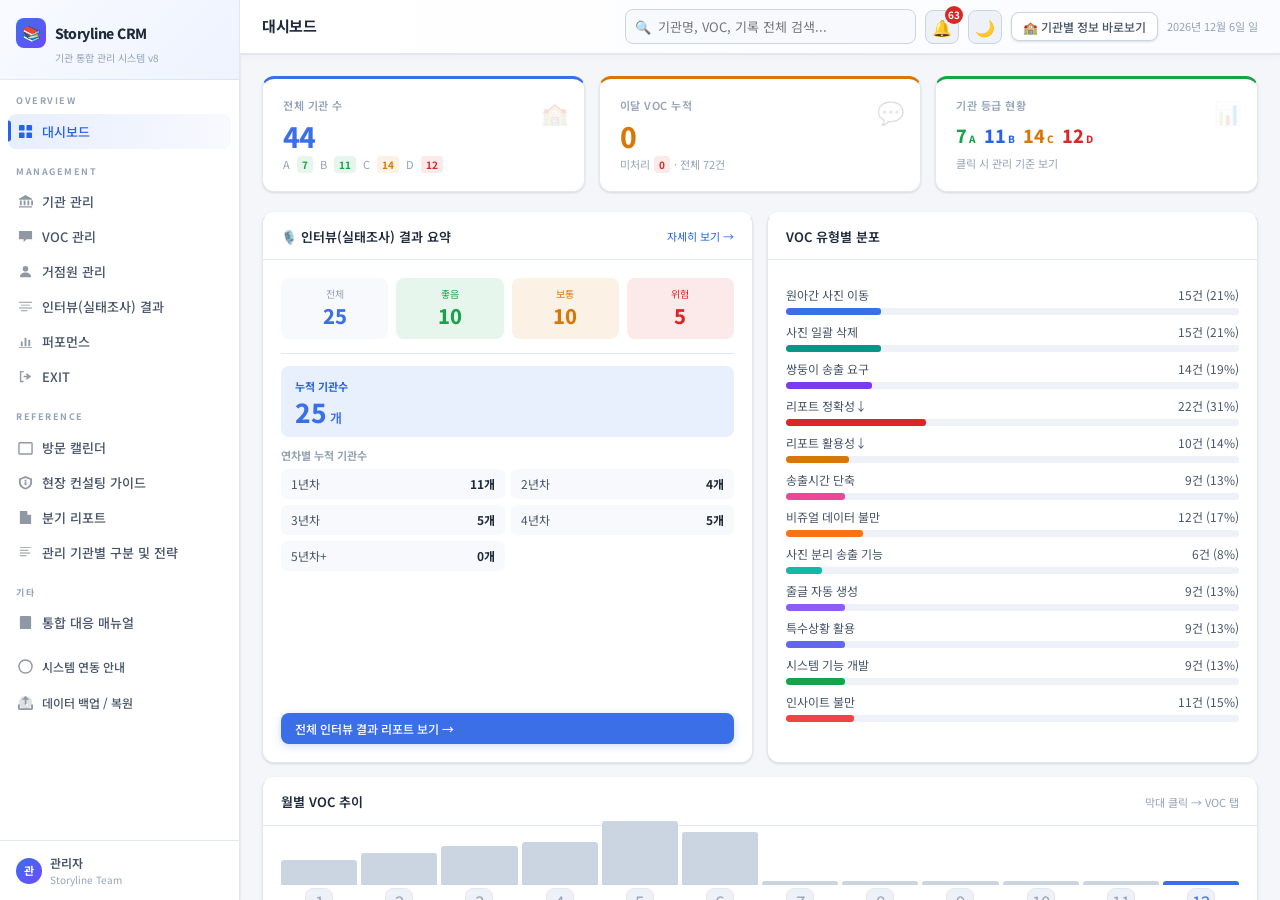
==== index.html.html @ ec010714 "Add files via upload" ====
<!DOCTYPE html>
<html lang="ko">
<head>
<meta charset="UTF-8">
<meta name="viewport" content="width=device-width, initial-scale=1.0">
<title>Storyline CRM v9 — 기관 통합 관리</title>
<link href="https://fonts.googleapis.com/css2?family=Noto+Sans+KR:wght@300;400;500;600;700;800&display=swap" rel="stylesheet">
<style>

/* ═══ DESIGN SYSTEM — Light Mode ═══ */
:root{
  --bg:#F4F6FA;--sf:#FFFFFF;--sf2:#F8F9FC;--sf3:#EEF1F7;
  --bd:#E2E8F0;--bd2:#CBD5E1;
  --tx:#1E293B;--tx2:#475569;--tx3:#94A3B8;
  --ac:#3B6FE8;--ac2:#6D4AFF;
  --g:#16A34A;--gb:rgba(22,163,74,.1);
  --am:#D97706;--amb:rgba(217,119,6,.1);
  --rd:#DC2626;--rdb:rgba(220,38,38,.1);
  --bl:#2563EB;--blb:rgba(37,99,235,.1);
  --pp:#7C3AED;--ppb:rgba(124,58,237,.1);
  --shadow:0 1px 3px rgba(0,0,0,.08),0 1px 2px rgba(0,0,0,.05);
  --shadow-md:0 4px 16px rgba(0,0,0,.1);
  --shadow-lg:0 8px 32px rgba(0,0,0,.13);
  --sw:240px;--th:54px;--r:8px;--rl:12px;--rxl:16px;
}
*,*::before,*::after{margin:0;padding:0;box-sizing:border-box}
html,body{height:100%;font-family:'Noto Sans KR',sans-serif;background:var(--bg);color:var(--tx);font-size:14px;line-height:1.5;-webkit-font-smoothing:antialiased}
button{cursor:pointer;font-family:inherit;border:none;background:none}
input,select,textarea{font-family:inherit;font-size:13px;color:var(--tx)}
::-webkit-scrollbar{width:5px;height:5px}
::-webkit-scrollbar-track{background:var(--sf3)}
::-webkit-scrollbar-thumb{background:var(--bd2);border-radius:4px}
::-webkit-scrollbar-thumb:hover{background:var(--tx3)}

/* LAYOUT */
#app{display:flex;height:100vh;overflow:hidden}
.main{flex:1;display:flex;flex-direction:column;overflow:hidden;min-width:0}
.content{flex:1;overflow-y:auto;padding:22px}

/* SIDEBAR */
.sidebar{width:var(--sw);background:var(--sf);border-right:1px solid var(--bd);display:flex;flex-direction:column;flex-shrink:0;overflow-y:auto;box-shadow:var(--shadow)}
.sb-brand{padding:18px 16px 14px;border-bottom:1px solid var(--bd)}
.sb-logo{font-size:14px;font-weight:800;letter-spacing:-.5px;display:flex;align-items:center;gap:9px;color:var(--tx)}
.sb-logo-ico{width:30px;height:30px;border-radius:8px;background:linear-gradient(135deg,var(--ac),var(--ac2));display:flex;align-items:center;justify-content:center;font-size:15px;flex-shrink:0}
.sb-sub{font-size:10px;color:var(--tx3);margin-top:2px;padding-left:39px}
.sb-sec{font-size:9px;font-weight:700;letter-spacing:1.5px;text-transform:uppercase;color:var(--tx3);padding:14px 16px 4px}
.sb-nav{padding:2px 8px}
.ni{display:flex;align-items:center;gap:9px;width:100%;padding:8px 10px;border-radius:var(--r);font-size:13px;color:var(--tx2);transition:all .15s;text-align:left;position:relative;font-weight:500}
.ni:hover{background:var(--sf3);color:var(--tx)}
.ni.active{background:var(--blb);color:var(--bl)}
.ni.active::before{content:'';position:absolute;left:0;top:50%;transform:translateY(-50%);width:3px;height:60%;background:var(--bl);border-radius:0 3px 3px 0}
.ni svg{width:15px;height:15px;flex-shrink:0;opacity:.6}
.ni.active svg{opacity:1}
.ni-badge{margin-left:auto;font-size:10px;padding:1px 6px;border-radius:9px;background:var(--rdb);color:var(--rd);font-weight:700}
.sb-footer{margin-top:auto;padding:13px 16px;border-top:1px solid var(--bd);font-size:11px;color:var(--tx3);display:flex;align-items:center;gap:8px}
.sb-av{width:26px;height:26px;border-radius:50%;background:linear-gradient(135deg,var(--ac),var(--ac2));display:flex;align-items:center;justify-content:center;font-size:11px;font-weight:700;color:#fff;flex-shrink:0}

/* TOPBAR */
.topbar{height:var(--th);background:var(--sf);border-bottom:1px solid var(--bd);display:flex;align-items:center;padding:0 22px;gap:9px;flex-shrink:0;box-shadow:var(--shadow)}
.tb-title{font-size:15px;font-weight:700;letter-spacing:-.3px;color:var(--tx)}
.sp{flex:1}

/* BUTTONS */
.btn{display:inline-flex;align-items:center;gap:6px;padding:7px 14px;border-radius:var(--r);font-size:13px;font-weight:500;transition:all .15s;cursor:pointer;white-space:nowrap}
.btn-p{background:var(--ac);color:#fff;box-shadow:0 2px 8px rgba(59,111,232,.25)}
.btn-p:hover{background:#2d5fd4;transform:translateY(-1px);box-shadow:0 4px 14px rgba(59,111,232,.35)}
.btn-g{background:var(--sf);color:var(--tx2);border:1px solid var(--bd2);box-shadow:var(--shadow)}
.btn-g:hover{background:var(--sf3);color:var(--tx)}
.btn-d{background:var(--rdb);color:var(--rd);border:1px solid rgba(220,38,38,.2)}
.btn-d:hover{background:rgba(220,38,38,.15)}
.btn-info{background:var(--blb);color:var(--bl);border:1px solid rgba(37,99,235,.2)}
.btn-sm{padding:5px 11px;font-size:12px}
.btn-xs{padding:3px 8px;font-size:11px;border-radius:5px}

/* PAGES */
.page{display:none}
.page.active{display:flex;flex-direction:column;flex:1;overflow:hidden;animation:fi .2s ease}
@keyframes fi{from{opacity:0;transform:translateY(4px)}to{opacity:1;transform:none}}

/* STAT CARDS */
.sg{display:grid;grid-template-columns:repeat(3,1fr);gap:14px;margin-bottom:20px}
.sc{background:var(--sf);border:1px solid var(--bd);border-radius:var(--rl);padding:18px 20px;position:relative;overflow:hidden;transition:all .2s;cursor:default;box-shadow:var(--shadow)}
.sc.clickable{cursor:pointer}
.sc.clickable:hover{transform:translateY(-2px);box-shadow:var(--shadow-md);border-color:var(--bd2)}
.sc-lb{font-size:11px;color:var(--tx3);font-weight:600;margin-bottom:8px;text-transform:uppercase;letter-spacing:.5px}
.sc-v{font-size:28px;font-weight:800;letter-spacing:-1.5px;line-height:1}
.sc-v.c-ac{color:var(--ac)}.sc-v.c-g{color:var(--g)}.sc-v.c-am{color:var(--am)}.sc-v.c-rd{color:var(--rd)}.sc-v.c-pp{color:var(--pp)}
.sc-s{font-size:11px;color:var(--tx3);margin-top:6px;display:flex;align-items:center;gap:4px}
.trend{font-size:10px;padding:1px 5px;border-radius:4px;font-weight:700}
.t-up{background:var(--gb);color:var(--g)}.t-dn{background:var(--rdb);color:var(--rd)}
.sc-icon{position:absolute;right:16px;top:16px;font-size:22px;opacity:.15}

/* PANELS */
.panel{background:var(--sf);border:1px solid var(--bd);border-radius:var(--rl);margin-bottom:14px;overflow:hidden;box-shadow:var(--shadow)}
.ph{padding:13px 18px;border-bottom:1px solid var(--bd);display:flex;align-items:center;gap:10px;background:var(--sf)}
.pt{font-size:13px;font-weight:600;color:var(--tx)}
.pb{padding:18px}
.pb-sm{padding:12px 16px}

/* TABLE */
.tw{overflow-x:auto}
table{width:100%;border-collapse:collapse;min-width:500px}
thead th{padding:9px 12px;text-align:left;font-size:10px;font-weight:700;color:var(--tx3);text-transform:uppercase;letter-spacing:.4px;border-bottom:1px solid var(--bd);background:var(--sf2);white-space:nowrap}
td{padding:10px 12px;border-bottom:1px solid var(--bd);font-size:13px;vertical-align:middle;color:var(--tx)}
tr:last-child td{border-bottom:none}
tbody tr{transition:background .1s}
tbody tr:hover td{background:var(--sf2)}
.tl{color:var(--bl);cursor:pointer;font-weight:500}
.tl:hover{text-decoration:underline}

/* FILTER BAR */
.fb{padding:10px 14px;display:flex;gap:7px;align-items:center;flex-wrap:wrap;border-bottom:1px solid var(--bd);background:var(--sf2)}
.fi,.fs{padding:7px 10px;border:1px solid var(--bd2);border-radius:var(--r);font-size:12px;background:var(--sf);color:var(--tx);transition:border .15s}
.fi{flex:1;min-width:140px}.fi::placeholder{color:var(--tx3)}
.fi:focus,.fs:focus{outline:none;border-color:var(--ac);box-shadow:0 0 0 3px rgba(59,111,232,.1)}
.fs option{background:var(--sf)}

/* BADGES */
.badge{display:inline-flex;align-items:center;padding:2px 8px;border-radius:5px;font-size:11px;font-weight:600;white-space:nowrap}
.bg{background:var(--gb);color:var(--g)}.ba{background:var(--amb);color:var(--am)}.br{background:var(--rdb);color:var(--rd)}.bb{background:var(--blb);color:var(--bl)}.bp{background:var(--ppb);color:var(--pp)}.bn{background:var(--sf3);color:var(--tx2)}

/* GRADE PILLS */
.gp{display:inline-flex;align-items:center;justify-content:center;width:26px;height:26px;border-radius:7px;font-size:11px;font-weight:800;cursor:pointer;transition:transform .1s;border:1.5px solid}
.gp:hover{transform:scale(1.1)}
.gA{background:var(--gb);color:var(--g);border-color:rgba(22,163,74,.3)}.gB{background:var(--blb);color:var(--bl);border-color:rgba(37,99,235,.3)}.gC{background:var(--amb);color:var(--am);border-color:rgba(217,119,6,.3)}.gD{background:var(--rdb);color:var(--rd);border-color:rgba(220,38,38,.3)}.gN{background:var(--sf3);color:var(--tx3);border-color:var(--bd2)}

/* BAR CHART */
.bcr{margin:8px 0}
.bcr-l{display:flex;justify-content:space-between;font-size:12px;color:var(--tx2);margin-bottom:4px}
.bcr-t{background:var(--sf3);border-radius:3px;height:7px;overflow:hidden}
.bcr-f{height:100%;border-radius:3px;transition:width .6s cubic-bezier(.16,1,.3,1)}

/* MONTH BAR */
.mc{display:flex;align-items:flex-end;gap:4px;height:72px}
.mcc{flex:1;display:flex;flex-direction:column;align-items:center;gap:3px}
.mcb{width:100%;border-radius:3px 3px 0 0;min-width:8px;transition:height .5s ease;cursor:pointer}
.mcb:hover{opacity:.75}
.mcl{font-size:9px;color:var(--tx3);white-space:nowrap}

/* TIMELINE */
.tl-item{display:flex;gap:12px;margin-bottom:18px}
.tl-g{display:flex;flex-direction:column;align-items:center;width:14px;flex-shrink:0}
.tl-dot{width:10px;height:10px;border-radius:50%;background:var(--ac);border:2px solid var(--sf);box-shadow:0 0 0 2px var(--ac);flex-shrink:0;margin-top:4px}
.tl-dot-c{background:var(--pp)}
.tl-line{width:1px;flex:1;background:var(--bd);margin-top:4px}
.tl-b{flex:1;padding-bottom:4px}
.tl-m{font-size:11px;color:var(--tx3);margin-bottom:3px;display:flex;align-items:center;gap:6px}
.tl-tx{font-size:13px;color:var(--tx2);line-height:1.6}

/* INFO GRID */
.ig{display:grid;grid-template-columns:1fr 1fr;gap:9px;margin-bottom:12px}
.ic{background:var(--sf2);border:1px solid var(--bd);border-radius:var(--r);padding:11px}
.ic.full{grid-column:span 2}
.ik{font-size:10px;color:var(--tx3);font-weight:600;text-transform:uppercase;letter-spacing:.4px;margin-bottom:4px}
.iv{font-size:13px;color:var(--tx);font-weight:500}

/* GRADE BANNERS */
.rb{padding:11px 14px;border-radius:var(--r);margin-bottom:14px;font-size:13px;display:flex;align-items:center;gap:8px;border-left:3px solid;font-weight:500}
.rb-A{background:var(--gb);color:var(--g);border-color:var(--g)}
.rb-B{background:var(--blb);color:var(--bl);border-color:var(--bl)}
.rb-C{background:var(--amb);color:var(--am);border-color:var(--am)}
.rb-D{background:var(--rdb);color:var(--rd);border-color:var(--rd)}

/* STRATEGY TABLE */
.st-tbl{width:100%;border-collapse:collapse;font-size:12px}
.st-tbl th{padding:9px 11px;background:var(--sf2);color:var(--tx2);font-weight:700;border:1px solid var(--bd2);text-align:center;font-size:11px}
.st-tbl td{padding:9px 11px;border:1px solid var(--bd);color:var(--tx2);vertical-align:top;line-height:1.6;font-size:12px}
.st-tbl tbody tr:hover td{background:var(--sf2)}
.stA{color:var(--g);font-weight:800}.stB{color:var(--bl);font-weight:800}.stC{color:var(--am);font-weight:800}.stD{color:var(--rd);font-weight:800}

/* SIDE PANEL MODAL */
.ov{position:fixed;inset:0;background:rgba(0,0,0,.3);backdrop-filter:blur(3px);z-index:200;display:flex;align-items:flex-start;justify-content:flex-end;opacity:0;pointer-events:none;transition:opacity .2s}
.ov.open{opacity:1;pointer-events:all}
.modal{width:min(780px,96vw);height:100vh;background:var(--sf);border-left:1px solid var(--bd2);display:flex;flex-direction:column;transform:translateX(30px);transition:transform .25s cubic-bezier(.16,1,.3,1);box-shadow:var(--shadow-lg)}
.ov.open .modal{transform:translateX(0)}
.mhdr{padding:16px 20px;border-bottom:1px solid var(--bd);display:flex;align-items:flex-start;gap:10px;flex-shrink:0;background:var(--sf2)}
.minfo{flex:1}
.mname{font-size:16px;font-weight:700;letter-spacing:-.4px}
.msub{font-size:12px;color:var(--tx3);margin-top:2px}
.mcl{width:28px;height:28px;border-radius:var(--r);background:var(--sf3);border:1px solid var(--bd);color:var(--tx2);font-size:17px;display:flex;align-items:center;justify-content:center;flex-shrink:0;cursor:pointer}
.mcl:hover{background:var(--bd2);color:var(--tx)}
.mtabs{display:flex;background:var(--sf2);border-bottom:1px solid var(--bd);flex-shrink:0;overflow-x:auto}
.mt{padding:10px 14px;font-size:12px;font-weight:500;color:var(--tx3);border-bottom:2px solid transparent;white-space:nowrap;transition:all .15s;cursor:pointer;background:none}
.mt:hover{color:var(--tx)}
.mt.active{color:var(--bl);border-bottom-color:var(--bl)}
.mbody{flex:1;overflow-y:auto;padding:18px 20px}
.tp{display:none}
.tp.active{display:block;animation:fi .2s ease}

/* CENTER MODALS */
.sov{position:fixed;inset:0;background:rgba(0,0,0,.3);backdrop-filter:blur(4px);z-index:300;display:flex;align-items:center;justify-content:center;opacity:0;pointer-events:none;transition:opacity .2s}
.sov.open{opacity:1;pointer-events:all}
.sm{background:var(--sf);border:1px solid var(--bd2);border-radius:var(--rxl);width:min(620px,96vw);max-height:90vh;overflow-y:auto;box-shadow:var(--shadow-lg);transform:scale(.97) translateY(10px);transition:transform .25s cubic-bezier(.16,1,.3,1)}
.sov.open .sm{transform:scale(1) translateY(0)}
.smh{padding:16px 20px;border-bottom:1px solid var(--bd);display:flex;align-items:center;justify-content:space-between;position:sticky;top:0;background:var(--sf);z-index:1}
.smt{font-size:15px;font-weight:700}
.smb{padding:18px 20px}
.smf{padding:12px 20px;border-top:1px solid var(--bd);display:flex;gap:8px;justify-content:flex-end;background:var(--sf2)}
.sm-wide{width:min(900px,96vw)}

/* FORMS */
.fg2{display:grid;grid-template-columns:1fr 1fr;gap:10px;margin-bottom:10px}
.fg{display:flex;flex-direction:column;gap:4px;margin-bottom:10px}
.fg.full{grid-column:span 2}
.fl{font-size:10px;font-weight:700;color:var(--tx3);text-transform:uppercase;letter-spacing:.4px}
.fin{padding:8px 11px;border:1px solid var(--bd2);border-radius:var(--r);background:var(--sf);color:var(--tx);font-size:13px;transition:border .15s;width:100%}
.fin::placeholder{color:var(--tx3)}
.fin:focus{outline:none;border-color:var(--ac);box-shadow:0 0 0 3px rgba(59,111,232,.1)}
.fse{padding:8px 11px;border:1px solid var(--bd2);border-radius:var(--r);background:var(--sf);color:var(--tx);font-size:13px;width:100%}
.fta{padding:8px 11px;border:1px solid var(--bd2);border-radius:var(--r);background:var(--sf);color:var(--tx);font-size:13px;resize:vertical;min-height:85px;line-height:1.6;width:100%;transition:border .15s}
.fta:focus{outline:none;border-color:var(--ac);box-shadow:0 0 0 3px rgba(59,111,232,.1)}
.fsec{font-size:9px;font-weight:700;letter-spacing:1px;text-transform:uppercase;color:var(--tx3);border-bottom:1px solid var(--bd);padding-bottom:7px;margin:16px 0 10px}

/* SCORE BUTTONS */
.score-row{padding:12px 0;border-bottom:1px solid var(--bd)}
.score-row:last-child{border-bottom:none}
.score-row-title{font-size:13px;font-weight:600;color:var(--tx);margin-bottom:3px}
.score-row-desc{font-size:11px;color:var(--tx3);margin-bottom:9px}
.score-btns{display:flex;gap:6px;align-items:center}
.sbtn{width:36px;height:36px;border-radius:8px;font-size:13px;font-weight:700;cursor:pointer;transition:all .15s;border:1.5px solid var(--bd2);background:var(--sf);color:var(--tx3);display:inline-flex;align-items:center;justify-content:center}
.sbtn:hover{border-color:var(--ac);color:var(--ac)}
.sbtn.s1.active{background:#DC2626;border-color:#DC2626;color:#fff}
.sbtn.s2.active{background:#D97706;border-color:#D97706;color:#fff}
.sbtn.s3.active{background:#2563EB;border-color:#2563EB;color:#fff}
.sbtn.s4.active,.sbtn.s5.active{background:#16A34A;border-color:#16A34A;color:#fff}
.score-display{background:var(--sf2);border:1px solid var(--bd);border-radius:var(--rl);padding:16px;margin-top:14px;display:flex;align-items:center;justify-content:space-between}
.score-num{font-size:36px;font-weight:900;line-height:1}
.score-grade{font-size:13px;font-weight:700;margin-top:4px}

/* PHONE DROPDOWN */
.dir-wrap{position:relative;display:inline-block}
.dir-btn{color:var(--bl);cursor:pointer;font-weight:500;background:none;border:none;font-family:inherit;font-size:13px;padding:0}
.dir-btn:hover{text-decoration:underline}
.dir-drop{position:absolute;top:calc(100%+4px);left:0;background:var(--sf);border:1px solid var(--bd2);border-radius:var(--rl);padding:12px 14px;z-index:80;min-width:200px;box-shadow:var(--shadow-md);display:none}
.dir-drop.show{display:block}
.dir-drop-name{font-size:12px;font-weight:700;color:var(--tx);margin-bottom:5px}
.dir-drop-tel{font-size:13px;color:var(--bl);margin-bottom:9px}
.dir-drop-copy{font-size:11px;padding:4px 10px;border-radius:5px;background:var(--blb);color:var(--bl);border:1px solid rgba(37,99,235,.2);cursor:pointer}
.dir-drop-copy:hover{background:rgba(37,99,235,.15)}

/* HUB PREVIEW */
.hub-preview{background:var(--sf2);border:1px solid var(--bd2);border-radius:var(--rl);padding:16px;margin-bottom:14px;display:none}
.hub-preview.show{display:block;animation:fi .2s ease}
.hpv-grid{display:grid;grid-template-columns:1fr 1fr;gap:8px;margin-bottom:12px}
.hpv-cell{background:var(--sf);border:1px solid var(--bd);border-radius:var(--r);padding:9px 11px}
.hpv-cell-k{font-size:9px;font-weight:700;color:var(--tx3);text-transform:uppercase;letter-spacing:.4px;margin-bottom:3px}
.hpv-cell-v{font-size:12px;color:var(--tx);font-weight:500}
.hpv-sec-title{font-size:10px;font-weight:700;color:var(--tx3);text-transform:uppercase;letter-spacing:.5px;margin-bottom:7px;padding-bottom:5px;border-bottom:1px solid var(--bd)}
.hpv-item{font-size:12px;color:var(--tx2);padding:5px 0;border-bottom:1px solid var(--bd);display:flex;gap:6px;align-items:flex-start;line-height:1.4}
.hpv-item:last-child{border-bottom:none}
.hpv-item-date{font-size:10px;color:var(--tx3);white-space:nowrap;flex-shrink:0;margin-top:1px}

/* PAGER */
.pgr{padding:11px 14px;display:flex;align-items:center;justify-content:space-between;border-top:1px solid var(--bd);background:var(--sf2)}
.pgr-i{font-size:11px;color:var(--tx3)}
.pgr-b{display:flex;gap:3px}
.pgb{padding:4px 9px;border:1px solid var(--bd2);border-radius:5px;font-size:11px;background:var(--sf);color:var(--tx2);cursor:pointer;transition:all .15s}
.pgb:hover{background:var(--sf3);color:var(--tx)}
.pgb.active{background:var(--ac);color:#fff;border-color:var(--ac)}

/* CONFIRM */
.cov{position:fixed;inset:0;background:rgba(0,0,0,.3);backdrop-filter:blur(4px);z-index:500;display:flex;align-items:center;justify-content:center;opacity:0;pointer-events:none;transition:opacity .15s}
.cov.open{opacity:1;pointer-events:all}
.cbox{background:var(--sf);border:1px solid var(--bd2);border-radius:var(--rxl);padding:26px;width:min(370px,92vw);box-shadow:var(--shadow-lg)}
.ct{font-size:15px;font-weight:700;margin-bottom:8px}
.cm{font-size:13px;color:var(--tx2);margin-bottom:20px;line-height:1.6;white-space:pre-wrap}

/* TOAST */
#toasts{position:fixed;bottom:20px;right:20px;z-index:1000;display:flex;flex-direction:column;gap:7px}
.toast{padding:11px 16px;border-radius:var(--rl);font-size:13px;font-weight:500;max-width:320px;transform:translateY(12px) scale(.96);opacity:0;transition:all .3s cubic-bezier(.16,1,.3,1);display:flex;align-items:center;gap:7px;box-shadow:var(--shadow-md)}
.toast.show{transform:none;opacity:1}
.toast-success{background:#ECFDF5;border:1px solid #A7F3D0;color:#065F46}
.toast-error{background:#FEF2F2;border:1px solid #FECACA;color:#991B1B}
.toast-info{background:#EFF6FF;border:1px solid #BFDBFE;color:#1E40AF}

/* EMPTY */
.empty{text-align:center;padding:32px 16px;color:var(--tx3);font-size:13px}

/* MANUAL PAGE TABS */
.manual-tabs{display:flex;gap:0;border-bottom:2px solid var(--bd);margin-bottom:20px}
.man-tab{padding:10px 18px;font-size:13px;font-weight:600;color:var(--tx3);border-bottom:2px solid transparent;margin-bottom:-2px;cursor:pointer;transition:all .15s;background:none}
.man-tab:hover{color:var(--tx)}
.man-tab.active{color:var(--bl);border-bottom-color:var(--bl)}
.man-pane{display:none}
.man-pane.active{display:block;animation:fi .2s ease}

/* COMM CARD */
.comm-card{background:var(--sf);border:1.5px solid var(--bd2);border-radius:var(--rl);padding:20px 22px;margin-bottom:13px;box-shadow:var(--shadow)}
.comm-card-num{width:32px;height:32px;border-radius:50%;background:linear-gradient(135deg,var(--ac),var(--ac2));color:#fff;font-size:15px;font-weight:800;display:flex;align-items:center;justify-content:center;flex-shrink:0;margin-bottom:12px}
.comm-card-title{font-size:15px;font-weight:700;color:var(--tx);margin-bottom:7px}
.comm-card-body{font-size:13px;color:var(--tx2);line-height:1.8}

/* FLOW STEPS */
.flow-steps{display:flex;gap:0;align-items:stretch;flex-wrap:wrap;margin:14px 0}
.flow-step{flex:1;min-width:140px;background:var(--sf2);border:1px solid var(--bd);padding:14px 16px;position:relative;text-align:center}
.flow-step:not(:last-child)::after{content:'→';position:absolute;right:-14px;top:50%;transform:translateY(-50%);font-size:18px;color:var(--tx3);z-index:1}
.flow-step:first-child{border-radius:var(--rl) 0 0 var(--rl)}
.flow-step:last-child{border-radius:0 var(--rl) var(--rl) 0}
.flow-step-num{font-size:11px;font-weight:700;color:var(--tx3);margin-bottom:4px}
.flow-step-title{font-size:13px;font-weight:700;color:var(--tx);margin-bottom:3px}
.flow-step-desc{font-size:11px;color:var(--tx3);line-height:1.5}

/* EDU CARD */
.edu-card{background:var(--sf2);border:1px solid var(--bd);border-radius:var(--rl);padding:13px 15px;margin-bottom:9px}

/* OUTPUT HISTORY */
.out-hist-item{background:var(--sf2);border:1px solid var(--bd);border-radius:var(--r);padding:12px 14px;margin-bottom:8px}
.out-hist-date{font-size:11px;color:var(--tx3);margin-bottom:5px}

/* GRADE HISTORY POPUP */
.ghp{position:fixed;z-index:400;background:var(--sf);border:1px solid var(--bd2);border-radius:var(--rl);padding:16px;min-width:280px;box-shadow:var(--shadow-lg)}

@media(max-width:900px){
  .sg{grid-template-columns:1fr 1fr}
  .ig,.hpv-grid{grid-template-columns:1fr}
  .ic.full,.fg.full{grid-column:span 1}
  .fg2{grid-template-columns:1fr}
}
@media(max-width:540px){.sidebar{display:none}.sg{grid-template-columns:1fr}}

/* V9 SCROLL ENHANCEMENT */
.content{flex:1;overflow-y:auto;padding:22px;-webkit-overflow-scrolling:touch;scroll-behavior:smooth;min-height:0}
.mbody{flex:1;overflow-y:auto;padding:18px 20px;-webkit-overflow-scrolling:touch;min-height:0}


/* ── SPLASH ── */
#splash{position:fixed;inset:0;background:#fff;display:flex;flex-direction:column;align-items:center;justify-content:center;z-index:9999;transition:opacity .5s}
#splash.hide{opacity:0;pointer-events:none}
.splash-logo{width:56px;height:56px;border-radius:14px;background:linear-gradient(135deg,#3B6FE8,#6D4AFF);display:flex;align-items:center;justify-content:center;font-size:28px;margin-bottom:18px;animation:splash-pulse 1s ease infinite}
@keyframes splash-pulse{0%,100%{transform:scale(1)}50%{transform:scale(1.08)}}
.splash-title{font-size:22px;font-weight:800;color:#1E293B;letter-spacing:-.5px;margin-bottom:6px}
.splash-sub{font-size:13px;color:#94A3B8}
.splash-bar{width:180px;height:3px;background:#EEF1F7;border-radius:3px;margin-top:22px;overflow:hidden}
.splash-progress{height:100%;background:linear-gradient(90deg,#3B6FE8,#6D4AFF);border-radius:3px;animation:splash-load .8s ease forwards}
@keyframes splash-load{from{width:0}to{width:100%}}

/* ── DARK MODE ── */
body.dark{--bg:#0F1117;--sf:#171B26;--sf2:#1E2333;--sf3:#252B3D;--bd:rgba(255,255,255,0.07);--bd2:rgba(255,255,255,0.13);--tx:#E8EAF0;--tx2:#8B90A0;--tx3:#52576A}
body.dark .fin,body.dark .fse,body.dark .fta,body.dark .fi,body.dark .fs{background:var(--sf2);border-color:var(--bd2);color:var(--tx)}
body.dark table thead th{background:var(--sf2)}
body.dark .cbox,body.dark .sm,body.dark .modal{background:var(--sf);border-color:var(--bd2)}
body.dark .smh,body.dark .mhdr,body.dark .topbar,body.dark .sidebar{background:var(--sf);border-color:var(--bd)}
body.dark .comm-card{background:var(--sf);border-color:var(--bd2)}
body.dark .panel{background:var(--sf);border-color:var(--bd)}
body.dark .sc{background:var(--sf);border-color:var(--bd)}
body.dark .fb{background:var(--sf2)}
body.dark .edu-card,.dark .out-hist-item{background:var(--sf2);border-color:var(--bd)}

/* ── CALENDAR ── */
.cal-grid{display:grid;grid-template-columns:repeat(7,1fr);gap:2px}
.cal-header{display:grid;grid-template-columns:repeat(7,1fr);gap:2px;margin-bottom:4px}
.cal-hcell{text-align:center;font-size:10px;font-weight:700;color:var(--tx3);padding:4px 0}
.cal-cell{min-height:70px;border:1px solid var(--bd);border-radius:6px;padding:5px 6px;background:var(--sf);position:relative;overflow:hidden}
.cal-cell.other-month{background:var(--sf2);opacity:.5}
.cal-cell.today{border-color:var(--ac);background:var(--blb)}
.cal-day{font-size:11px;font-weight:700;color:var(--tx3);margin-bottom:3px}
.cal-cell.today .cal-day{color:var(--bl)}
.cal-event{font-size:10px;padding:1px 5px;border-radius:3px;margin-bottom:2px;overflow:hidden;text-overflow:ellipsis;white-space:nowrap;cursor:pointer}
.cal-event:hover{opacity:.8}
.ev-visit{background:var(--blb);color:var(--bl)}
.ev-edu{background:var(--gb);color:var(--g)}
.ev-voc{background:var(--rdb);color:var(--rd)}
.ev-consult{background:var(--ppb);color:var(--pp)}
.cal-nav{display:flex;align-items:center;gap:12px}
.cal-nav-btn{width:28px;height:28px;border-radius:7px;background:var(--sf3);border:1px solid var(--bd2);cursor:pointer;display:flex;align-items:center;justify-content:center;font-size:14px;color:var(--tx2)}
.cal-nav-btn:hover{background:var(--bd2)}

/* ── ALERT BADGE ── */
.alert-badge{position:absolute;top:-4px;right:-4px;width:18px;height:18px;background:var(--rd);color:#fff;border-radius:50%;font-size:10px;font-weight:700;display:flex;align-items:center;justify-content:center}

/* ── REPORT PRINT ── */
@media print{
  .sidebar,.topbar,.btn,.pgr,.fb,#toasts,#splash,.sov,.ov,.cov{display:none!important}
  #app{display:block!important}
  .main{display:block!important}
  .page.active{display:block!important;overflow:visible!important}
  .content{overflow:visible!important;padding:0!important}
  .panel,.iv-stat-section{box-shadow:none!important;border:1px solid #ccc!important;page-break-inside:avoid}
  #page-interview-results .topbar{display:none!important}
  .iv-section{page-break-inside:avoid}
  .iv-kw-badge{border:1px solid #ccc}
  select,input[type=date],input[type=text]{border:1px solid #ccc!important}
}

/* ── THEME TOGGLE ── */
.theme-btn{width:34px;height:34px;border-radius:8px;background:var(--sf3);border:1px solid var(--bd2);color:var(--tx2);font-size:16px;display:flex;align-items:center;justify-content:center;cursor:pointer;transition:all .2s}
.theme-btn:hover{background:var(--bd2)}

/* ── GLOBAL SEARCH ── */
.gsearch-wrap{position:relative;flex:1;max-width:320px}
.gsearch-input{width:100%;padding:7px 12px 7px 32px;border:1px solid var(--bd2);border-radius:8px;background:var(--sf2);font-size:13px;color:var(--tx)}
.gsearch-input:focus{outline:none;border-color:var(--ac);box-shadow:0 0 0 3px rgba(59,111,232,.1)}
.gsearch-ico{position:absolute;left:10px;top:50%;transform:translateY(-50%);font-size:13px;pointer-events:none}
.gsearch-results{position:absolute;top:calc(100%+4px);left:0;right:0;background:var(--sf);border:1px solid var(--bd2);border-radius:var(--rl);box-shadow:var(--shadow-lg);z-index:200;max-height:340px;overflow-y:auto;display:none}
.gsearch-results.open{display:block}
.gsr-section{padding:8px 12px 4px;font-size:10px;font-weight:700;color:var(--tx3);text-transform:uppercase;letter-spacing:.5px}
.gsr-item{padding:9px 12px;cursor:pointer;display:flex;align-items:flex-start;gap:9px;transition:background .1s}
.gsr-item:hover{background:var(--sf2)}
.gsr-icon{font-size:14px;flex-shrink:0;margin-top:1px}
.gsr-title{font-size:13px;font-weight:600;color:var(--tx)}
.gsr-sub{font-size:11px;color:var(--tx3);margin-top:1px}

/* ── ALERTS PANEL ── */
.alert-item{display:flex;gap:10px;align-items:flex-start;padding:11px 14px;border-bottom:1px solid var(--bd)}
.alert-item:last-child{border-bottom:none}
.alert-dot{width:8px;height:8px;border-radius:50%;flex-shrink:0;margin-top:4px}
.alert-item-title{font-size:13px;font-weight:600;color:var(--tx)}
.alert-item-sub{font-size:11px;color:var(--tx3);margin-top:2px}

/* ── TREND CHART ── */
.trend-line-wrap{position:relative;height:80px;margin:8px 0}

/* ── DESIGN POLISH v9.1 ── */

/* Sidebar hover glow effect */
.ni:hover{background:linear-gradient(90deg,rgba(59,111,232,.07),transparent);color:var(--tx)}
.ni.active{background:linear-gradient(90deg,rgba(59,111,232,.12),rgba(59,111,232,.04));color:var(--bl)}

/* Card hover lift */
.sc.clickable:hover{box-shadow:0 8px 24px rgba(59,111,232,.15);border-color:rgba(59,111,232,.3)}

/* Panel top accent line */
.panel{border-top:2px solid transparent}
.panel:hover{border-top-color:var(--ac)}

/* Table row selection highlight */
tbody tr:hover td{background:rgba(59,111,232,.04)}

/* Badge refinement */
.badge{letter-spacing:.2px}

/* Topbar gradient */
.topbar{background:linear-gradient(90deg,#fff 0%,#fafbff 100%)}
body.dark .topbar{background:linear-gradient(90deg,#171B26 0%,#1E2333 100%)}

/* Sidebar brand gradient */
.sb-brand{background:linear-gradient(135deg,#f8faff 0%,#eef3ff 100%);border-bottom:1px solid rgba(59,111,232,.12)}
body.dark .sb-brand{background:linear-gradient(135deg,var(--sf) 0%,var(--sf2) 100%)}

/* Stat card number animation */
.sc-v{transition:color .3s}

/* Grade pill glow on hover */
.gp:hover{box-shadow:0 2px 8px rgba(0,0,0,.15)}

/* Modal header gradient */
.mhdr{background:linear-gradient(90deg,var(--sf2) 0%,var(--sf) 100%)}

/* Smooth scrollbar */
* {scrollbar-width:thin;scrollbar-color:var(--bd2) transparent}

/* Button ripple feel */
.btn-p:active{transform:scale(.97)}
.btn-g:active{transform:scale(.97)}

/* Panel header divider */
.ph{border-bottom:1px solid var(--bd)}

/* Status badge rounded */
.badge{border-radius:6px}

/* Score buttons */
.sbtn:active{transform:scale(.92)}

/* Topbar shadow on scroll */
.topbar{box-shadow:0 1px 0 var(--bd),0 2px 8px rgba(0,0,0,.04)}

/* Collab card hover */
[style*="border:1.5px"]:hover{transform:translateY(-2px);box-shadow:0 4px 16px rgba(0,0,0,.1);transition:all .2s}

/* Timeline dot pulse for recent */
.tl-dot{transition:box-shadow .2s}
.tl-item:first-child .tl-dot{animation:dot-pulse 2s ease infinite}
@keyframes dot-pulse{0%,100%{box-shadow:0 0 0 2px var(--ac)}50%{box-shadow:0 0 0 4px rgba(59,111,232,.3)}}

/* Empty state icon */
.empty::before{content:'';display:block;width:48px;height:48px;border-radius:50%;background:var(--sf3);margin:0 auto 12px;display:flex;align-items:center;justify-content:center}

/* VOC type color badges */
.badge.bp{background:rgba(124,58,237,.12);color:#6D28D9}

/* Responsive panel grid */
@media(max-width:768px){
  [style*="grid-template-columns:1fr 1fr"]{grid-template-columns:1fr!important}
  .flow-steps{flex-direction:column}
  .flow-step::after{content:'↓'!important;right:auto;bottom:-14px;left:50%;transform:translateX(-50%)}
}

/* Print improvements */
@media print{
  .panel{border:1px solid #e2e8f0!important;break-inside:avoid}
  .sc{border:1px solid #e2e8f0!important}
}


/* ── INTERVIEW FORM ── */
.iv-section{margin-bottom:22px;padding-bottom:20px;border-bottom:1px solid var(--bd)}
.iv-section:last-child{border-bottom:none}
.iv-section-num{display:inline-flex;align-items:center;justify-content:center;width:26px;height:26px;border-radius:50%;background:var(--ac);color:#fff;font-size:12px;font-weight:800;flex-shrink:0;margin-right:8px}
.iv-section-title{font-size:14px;font-weight:700;color:var(--tx);display:flex;align-items:center;margin-bottom:14px}
.iv-q{font-size:13px;font-weight:600;color:var(--tx);margin-bottom:8px;display:flex;align-items:flex-start;gap:6px}
.iv-q::before{content:'■';color:var(--ac);font-size:10px;margin-top:3px;flex-shrink:0}
.iv-opts{display:flex;flex-wrap:wrap;gap:7px;margin-bottom:10px}
.iv-cb-wrap{display:flex;align-items:center;gap:5px;padding:5px 10px;border:1px solid var(--bd2);border-radius:6px;cursor:pointer;font-size:12px;color:var(--tx2);transition:all .15s;user-select:none;background:var(--sf)}
.iv-cb-wrap:hover{border-color:var(--ac);color:var(--tx)}
.iv-cb-wrap input[type=checkbox]{accent-color:var(--ac);width:13px;height:13px;cursor:pointer}
.iv-cb-wrap.checked{background:var(--blb);border-color:var(--bl);color:var(--bl);font-weight:600}
.iv-radio-wrap{display:flex;gap:10px;margin-bottom:10px}
.iv-radio-btn{display:flex;align-items:center;gap:6px;padding:8px 16px;border:1.5px solid var(--bd2);border-radius:8px;cursor:pointer;font-size:13px;font-weight:600;transition:all .15s;background:var(--sf)}
.iv-radio-btn:hover{border-color:var(--bd)}
.iv-radio-btn.temp-good{border-color:var(--g);color:var(--g);background:var(--gb)}
.iv-radio-btn.temp-mid{border-color:var(--am);color:var(--am);background:var(--amb)}
.iv-radio-btn.temp-bad{border-color:var(--rd);color:var(--rd);background:var(--rdb)}
.iv-radio-btn input[type=radio]{accent-color:currentColor;width:14px;height:14px}
.iv-meta-grid{display:grid;grid-template-columns:1fr 1fr 1fr 1fr;gap:10px;margin-bottom:16px}
.iv-meta-cell{display:flex;flex-direction:column;gap:4px}
.iv-meta-cell label{font-size:10px;font-weight:700;color:var(--tx3);text-transform:uppercase;letter-spacing:.4px}
.iv-meta-cell input,.iv-meta-cell select{padding:7px 10px;border:1px solid var(--bd2);border-radius:6px;font-size:12px;background:var(--sf);color:var(--tx)}
.iv-meta-cell input:focus,.iv-meta-cell select:focus{outline:none;border-color:var(--ac);box-shadow:0 0 0 2px rgba(59,111,232,.1)}
.iv-hist-card{background:var(--sf2);border:1px solid var(--bd);border-radius:var(--rl);padding:14px;margin-bottom:10px}
.iv-hist-meta{display:flex;gap:10px;align-items:center;margin-bottom:10px;flex-wrap:wrap}
.iv-hist-meta span{font-size:11px;color:var(--tx3)}
/* Results page */
.iv-stat-section{background:var(--sf);border:1px solid var(--bd);border-radius:var(--rl);padding:16px;margin-bottom:14px;box-shadow:var(--shadow)}
.iv-stat-title{font-size:13px;font-weight:700;color:var(--tx);margin-bottom:12px;padding-bottom:8px;border-bottom:1px solid var(--bd)}
.iv-kw-badge{display:inline-block;padding:4px 12px;border-radius:20px;font-size:11px;font-weight:700;margin:3px;cursor:default}
.temp-dot{width:12px;height:12px;border-radius:50%;display:inline-block;flex-shrink:0}
.temp-good-dot{background:var(--g)}.temp-mid-dot{background:var(--am)}.temp-bad-dot{background:var(--rd)}
@media print{
  #page-interview-results .topbar,#page-interview-results .fb{display:none!important}
  #page-interview-results .content{padding:0!important}
}


/* ── INTERVIEW 기타 단독 줄바꿈 ── */
.iv-cb-wrap.is-etc{flex-basis:100%;margin-top:4px;border-style:dashed;border-color:var(--ac);background:var(--blb)}
.iv-opts{align-items:flex-start}
.iv-etc-inline{display:flex;gap:6px;align-items:center;flex-basis:100%;margin-top:6px}
.iv-etc-inline input[type=text]{flex:1}


/* ── CONSULTING GUIDE ── */
.cg-row{display:flex;gap:16px;align-items:flex-start;background:var(--sf);border:1px solid var(--bd);border-radius:var(--rl);padding:18px 20px;box-shadow:var(--shadow)}
.cg-tag{flex-shrink:0;background:#3A4250;color:#fff;font-size:13px;font-weight:700;padding:7px 16px;border-radius:20px;white-space:nowrap;margin-top:2px}
.cg-body{flex:1;min-width:0}
.cg-list{list-style:none;padding:0;margin:0;display:flex;flex-direction:column;gap:7px}
.cg-list li{font-size:13px;color:var(--tx2);line-height:1.6;padding-left:16px;position:relative}
.cg-list li::before{content:'';position:absolute;left:2px;top:8px;width:5px;height:5px;background:var(--ac);border-radius:1px}
.cg-olist{margin:0;padding-left:20px;display:flex;flex-direction:column;gap:6px}
.cg-olist li{font-size:13px;color:var(--tx2);line-height:1.6}
.cg-hl{background:linear-gradient(transparent 55%,#7EE8C8 55%);font-weight:700;color:var(--tx);font-size:13px;padding:1px 2px}
.cg-list strong,.cg-olist strong{color:var(--tx);font-weight:700}
.cg-list u,.cg-olist u{text-decoration:underline;text-decoration-color:var(--tx3)}


/* ── PERFORMANCE TABLE ── */
.perf-tbl{width:100%;border-collapse:collapse;font-size:12px}
.perf-tbl th,.perf-tbl td{border:1px solid var(--bd);padding:7px 9px}
.perf-tbl thead th{background:var(--sf3);font-weight:700;text-align:center;font-size:11px;color:var(--tx2)}
.perf-tbl tbody tr:nth-child(even){background:var(--sf2)}
.perf-tbl tbody td{color:var(--tx2)}


/* ── MULTI-SELECT CHECKBOX GROUP ── */
.ms-group{display:flex;flex-wrap:wrap;gap:6px}
.ms-chip{display:inline-flex;align-items:center;gap:5px;padding:6px 11px;border:1px solid var(--bd2);border-radius:7px;cursor:pointer;font-size:12px;color:var(--tx2);transition:all .15s;user-select:none;background:var(--sf)}
.ms-chip:hover{border-color:var(--ac);color:var(--tx)}
.ms-chip input{accent-color:var(--ac);width:13px;height:13px;cursor:pointer;margin:0}
.ms-chip.checked{background:var(--blb);border-color:var(--bl);color:var(--bl);font-weight:600}

</style>
</head>
<body>

</head>
<body>
<div id="splash">
  <div class="splash-logo">📚</div>
  <div class="splash-title">Storyline CRM</div>
  <div class="splash-sub">기관 통합 관리 시스템 v9</div>
  <div class="splash-bar"><div class="splash-progress"></div></div>
</div>
<div id="app">

<!-- SIDEBAR -->
<nav class="sidebar">
  <div class="sb-brand">
    <div class="sb-logo"><div class="sb-logo-ico">📚</div>Storyline CRM</div>
    <div class="sb-sub">기관 통합 관리 시스템 v8</div>
  </div>
  <div class="sb-sec">Overview</div>
  <div class="sb-nav">
    <button class="ni active" onclick="nav('dashboard',this)">
      <svg viewBox="0 0 16 16" fill="currentColor"><rect x="1" y="1" width="6" height="6" rx="1"/><rect x="9" y="1" width="6" height="6" rx="1"/><rect x="1" y="9" width="6" height="6" rx="1"/><rect x="9" y="9" width="6" height="6" rx="1"/></svg>대시보드
    </button>
  </div>
  <div class="sb-sec">Management</div>
  <div class="sb-nav">
    <button class="ni" onclick="nav('inst',this)">
      <svg viewBox="0 0 16 16" fill="currentColor"><path d="M8 1L1 5v1h14V5L8 1zM2 7v5h2V7H2zm4 0v5h2V7H6zm4 0v5h2V7h-2zm4 0v5h2V7h-2zM1 13h14v1.5H1V13z"/></svg>기관 관리
    </button>
    <button class="ni" id="nav-voc" onclick="nav('voc',this)">
      <svg viewBox="0 0 16 16" fill="currentColor"><path d="M1 2h14v9H9l-3 3v-3H1V2zm4 3h6v1H5V5zm0 2h4v1H5V7z"/></svg>VOC 관리
      <span class="ni-badge" id="voc-pending-badge" style="display:none">0</span>
    </button>
    <button class="ni" onclick="nav('hubs',this)">
      <svg viewBox="0 0 16 16" fill="currentColor"><circle cx="8" cy="5" r="3"/><path d="M2 14c0-3.3 2.7-5 6-5s6 1.7 6 5H2z"/></svg>거점원 관리
    </button>
    <button class="ni" onclick="nav('interview-results',this)">
      <svg viewBox="0 0 16 16" fill="currentColor"><path d="M1 3h14v1H1V3zm2 3h10v1H3V6zm-2 3h14v1H1V9zm2 3h7v1H3v-1z"/></svg>인터뷰(실태조사) 결과
    </button>
    <button class="ni" onclick="nav('performance',this)">
      <svg viewBox="0 0 16 16" fill="currentColor"><path d="M1 14h14v1H1v-1zM3 8h2v5H3V8zm4-4h2v9H7V4zm4 2h2v7h-2V6z"/></svg>퍼포먼스
    </button>
    <button class="ni" onclick="nav('exit',this)">
      <svg viewBox="0 0 16 16" fill="currentColor"><path d="M6 2H3a1 1 0 0 0-1 1v10a1 1 0 0 0 1 1h3v-1.5H3.5v-9H6V2zm3.5 2.5L8.4 5.6 10 7.2H6v1.5h4l-1.6 1.6 1.1 1.1L14 8 9.5 4.5z"/></svg>EXIT
    </button>
  </div>
  <div class="sb-sec">Reference</div>
  <div class="sb-nav">
    <button class="ni" onclick="nav('calendar',this)">
      <svg viewBox="0 0 16 16" fill="currentColor"><rect x="1" y="3" width="14" height="12" rx="1" fill="none" stroke="currentColor" stroke-width="1.5"/><path d="M5 1v4M11 1v4M1 7h14"/></svg>방문 캘린더
    </button>
    <button class="ni" onclick="nav('consulting-guide',this)">
      <svg viewBox="0 0 16 16" fill="currentColor"><path d="M8 1L1 4v4c0 3.5 3 6.5 7 7.5 4-1 7-4 7-7.5V4L8 1zm0 2.2L13 5v3c0 2.6-2.2 4.9-5 5.7-2.8-.8-5-3.1-5-5.7V5l5-1.8z"/><path d="M7 7h2v4H7zM7 5h2v1.3H7z"/></svg>현장 컨설팅 가이드
    </button>
    <button class="ni" onclick="nav('report',this)">
      <svg viewBox="0 0 16 16" fill="currentColor"><path d="M2 1h8l4 4v10H2V1zm8 0v4h4M5 8h6M5 11h4"/></svg>분기 리포트
    </button>
    <button class="ni" onclick="nav('strategy',this)">
      <svg viewBox="0 0 16 16" fill="currentColor"><path d="M2 2h12v1H2V2zm0 3h9v1H2V5zm0 3h11v1H2V8zm0 3h7v1H2v-1z"/></svg>관리 기관별 구분 및 전략
    </button>
  </div>
  <div class="sb-sec">기타</div>
  <div class="sb-nav">
    <button class="ni" onclick="nav('manual',this)">
      <svg viewBox="0 0 16 16" fill="currentColor"><path d="M3 1h10a1 1 0 0 1 1 1v12a1 1 0 0 1-1 1H3a1 1 0 0 1-1-1V2a1 1 0 0 1 1-1zm1 3h8v1H4V4zm0 3h8v1H4V7zm0 3h5v1H4v-1z"/></svg>통합 대응 매뉴얼
    </button>
  </div>
  <div style="padding:8px 8px 0;display:flex;flex-direction:column;gap:3px">
    <button class="ni" onclick="openSov('sov-integration')" style="width:100%;font-size:12px">
      <svg viewBox="0 0 16 16" fill="currentColor"><circle cx="8" cy="8" r="7" fill="none" stroke="currentColor" stroke-width="1.5"/><path d="M5 8h6M8 5v6"/></svg>
      시스템 연동 안내
    </button>
    <button class="ni" onclick="openSov('sov-backup')" style="width:100%;font-size:12px">
      <svg viewBox="0 0 16 16" fill="currentColor"><path d="M8 1a7 7 0 1 0 0 14A7 7 0 0 0 8 1zm0 2v5l3 3-1 1-3.5-3.5V3H8z" opacity=".3"/><path d="M2 10H0v4a2 2 0 0 0 2 2h12a2 2 0 0 0 2-2v-4h-2v4H2v-4zm6-9L4 5h3v5h2V5h3L8 1z"/></svg>
      데이터 백업 / 복원
    </button>
  </div>
  <div class="sb-footer">
    <div class="sb-av">관</div>
    <div><div style="font-size:12px;color:var(--tx2);font-weight:600">관리자</div><div style="font-size:10px">Storyline Team</div></div>
  </div>
</nav>

<!-- MAIN -->
<div class="main">

<!-- ═══ DASHBOARD ═══ -->
<div class="page active" id="page-dashboard">
  <div class="topbar">
    <span class="tb-title">대시보드</span>
    <div class="sp"></div>
    <div class="gsearch-wrap" id="gsearch-wrap">
      <span class="gsearch-ico">🔍</span>
      <input class="gsearch-input" id="gsearch" placeholder="기관명, VOC, 기록 전체 검색..." oninput="globalSearch(this.value)" onfocus="if(this.value)showGsearchResults()" onblur="setTimeout(()=>document.getElementById('gsearch-results').classList.remove('open'),200)">
      <div class="gsearch-results" id="gsearch-results"></div>
    </div>
    <div style="position:relative">
      <button class="theme-btn" id="alert-bell" onclick="openSov('sov-alerts')" title="알림/할일">🔔</button>
      <span class="alert-badge" id="alert-count" style="display:none">0</span>
    </div>
    <button class="theme-btn" id="theme-toggle" onclick="toggleTheme()" title="다크/라이트 모드">🌙</button>
    <button class="btn btn-g btn-sm" onclick="nav('inst',document.querySelectorAll('.ni')[1])" style="font-size:12px">🏫 기관별 정보 바로보기</button>
    <span id="dash-date" style="font-size:11px;color:var(--tx3)"></span>
  </div>
  <div class="content">
    <div class="sg" id="dash-stats"></div>
    <div style="display:grid;grid-template-columns:1fr 1fr;gap:14px;margin-bottom:14px;align-items:stretch">
      <div class="panel" style="display:flex;flex-direction:column;height:100%">
        <div class="ph" style="cursor:pointer" onclick="nav('interview-results',document.querySelector('.ni[onclick*=interview-results]'))"><span class="pt">🎙️ 인터뷰(실태조사) 결과 요약</span><div class="sp"></div><span style="font-size:11px;color:var(--bl)">자세히 보기 →</span></div>
        <div class="pb" id="dash-interview-summary" style="flex:1;display:flex;flex-direction:column">
          <div style="text-align:center;color:var(--tx3);font-size:12px;padding:8px 0">인터뷰 결과 탭을 클릭하면 상세 리포트를 볼 수 있습니다</div>
        </div>
      </div>
      <div class="panel" style="display:flex;flex-direction:column;height:100%">
        <div class="ph"><span class="pt">VOC 유형별 분포</span></div>
        <div class="pb" id="dash-voc-dist" style="flex:1"></div>
      </div>
    </div>
    <div class="panel">
      <div class="ph"><span class="pt">월별 VOC 추이</span><div class="sp"></div><span style="font-size:11px;color:var(--tx3)">막대 클릭 → VOC 탭</span></div>
      <div class="pb" id="dash-monthly"></div>
    </div>
    <div class="panel">
      <div class="ph"><span class="pt">⭐ 거점원 후보 추천</span><div class="sp"></div><span class="badge bp">자동 분석</span></div>
      <div class="tw"><table><thead><tr><th>기관명</th><th>지역</th><th>등급</th><th>VOC</th><th>교육</th><th>추천</th></tr></thead><tbody id="dash-cands"></tbody></table></div>
    </div>
  </div>
</div>

<!-- ═══ INSTITUTIONS ═══ -->
<div class="page" id="page-inst">
  <div class="topbar">
    <span class="tb-title">기관 관리</span><div class="sp"></div>
    <label class="btn btn-g btn-sm" style="cursor:pointer">📂 CSV 업로드<input type="file" accept=".csv" style="display:none" onchange="importInstCSV(event)"></label>
    <button class="btn btn-g btn-sm" onclick="exportCSV()">📥 CSV 내보내기</button>
    <button class="btn btn-p btn-sm" onclick="openAddInst()">+ 기관 추가</button>
  </div>
  <div class="content">
    <div class="panel">
      <div class="fb">
        <input class="fi" id="fi-q" placeholder="🔍  기관명, 원장명 검색..." oninput="renderInst()">
        <select class="fs" id="fi-region" onchange="renderInst()"><option value="">전체 지역</option><option>서울</option><option>경기</option><option>인천</option><option>부산</option><option>대구</option><option>광주</option><option>기타</option></select>
        <select class="fs" id="fi-branch" onchange="renderInst()"><option value="">전체 지사</option><option>서울지사</option><option>경기지사</option><option>인천지사</option><option>부산지사</option></select>
        <select class="fs" id="fi-res" onchange="renderInst()"><option value="">담당연구원 전체</option></select>
        <select class="fs" id="fi-grade" onchange="renderInst()"><option value="">등급 전체</option><option value="A">A 고활용</option><option value="B">B 안정운영</option><option value="C">C 활용지원</option><option value="D">D 집중대응</option></select>
      </div>
      <div class="tw"><table>
        <thead><tr><th>기관명</th><th>종합 이력</th><th>등급</th><th>지역</th><th>지사</th><th>담당연구원</th><th>원장</th><th>거점</th><th>연차</th><th>교육 횟수</th><th>VOC</th><th>최근방문</th><th></th></tr></thead>
        <tbody id="inst-tbody"></tbody>
      </table></div>
      <div class="pgr"><span class="pgr-i" id="inst-pi"></span><div class="pgr-b" id="inst-pb"></div></div>
    </div>
  </div>
</div>

<!-- ═══ VOC ═══ -->
<div class="page" id="page-voc">
  <div class="topbar"><span class="tb-title">VOC 관리</span><div class="sp"></div>
    <label class="btn btn-g btn-sm" style="cursor:pointer" title="Excel/CSV 파일 업로드 (기관명,날짜,유형,내용,본사대응)">
      📂 CSV 업로드
      <input type="file" accept=".csv,.xlsx,.xls" style="display:none" onchange="importVocCSV(event)">
    </label>
    <button class="btn btn-p btn-sm" onclick="openAddVoc(null)">+ VOC 등록</button>
  </div>
  <div class="content">
    <div class="sg" id="voc-stats"></div>
    <div class="panel" style="margin-bottom:14px">
      <div class="ph"><span class="pt">월별 VOC 드릴다운</span><div class="sp"></div><div class="bc" id="voc-bc"></div></div>
      <div class="pb"><div id="voc-drill-chart" style="margin-bottom:14px"></div><div id="voc-drill-table"></div></div>
    </div>
    <div class="panel" style="margin-bottom:14px">
      <div class="ph"><span class="pt">전체 VOC 유형별 분포</span><div class="sp"></div>
        <select class="fs" id="voc-type-period" onchange="renderVocTypeDist()" style="font-size:11px;padding:4px 8px"><option value="all">전체</option><option value="1">1월</option><option value="2">2월</option><option value="3">3월</option><option value="4">4월</option><option value="5">5월</option><option value="6">6월</option><option value="7">7월</option><option value="8">8월</option><option value="9">9월</option><option value="10">10월</option><option value="11">11월</option><option value="12">12월</option></select>
      </div>
      <div class="pb" id="voc-type-chart"></div>
    </div>
    <div style="display:grid;grid-template-columns:repeat(3,1fr);gap:14px;margin-bottom:14px">
      <div class="panel"><div class="ph"><span class="pt">원장 VOC 유형별 분포</span></div><div class="pb" id="voc-dist-원장"></div></div>
      <div class="panel"><div class="ph"><span class="pt">교사 VOC 유형별 분포</span></div><div class="pb" id="voc-dist-교사"></div></div>
      <div class="panel"><div class="ph"><span class="pt">학부모 VOC 유형별 분포</span></div><div class="pb" id="voc-dist-학부모"></div></div>
    </div>
    <div class="panel" style="margin-bottom:14px">
      <div class="ph"><span class="pt">기관별 VOC TOP 10</span><div class="sp"></div>
        <select class="fs" id="voc-top-period" onchange="renderVocTop()" style="font-size:11px;padding:4px 8px"><option value="all">전체</option><option value="1">1월</option><option value="2">2월</option><option value="3">3월</option><option value="4">4월</option><option value="5">5월</option><option value="6">6월</option><option value="7">7월</option><option value="8">8월</option><option value="9">9월</option><option value="10">10월</option><option value="11">11월</option><option value="12">12월</option></select>
      </div>
      <div class="pb" id="voc-top"></div>
    </div>
    <div class="panel">
      <div class="ph"><span class="pt">VOC 목록</span><div class="sp"></div><span id="voc-filter-inst-label" style="font-size:12px;color:var(--bl)"></span><button id="voc-clear-filter" onclick="clearVocInstFilter()" style="font-size:11px;color:var(--tx3);text-decoration:underline;display:none;margin-left:6px">해제</button></div>
      <div class="fb">
        <input class="fi" id="voc-q" placeholder="🔍  기관명, 내용..." oninput="renderVocList()">
        <select class="fs" id="voc-f-type" onchange="renderVocList()"><option value="">전체 유형</option>
<option>원아간 사진 이동</option>
<option>사진 일괄 삭제</option>
<option>쌍둥이 송출 요구</option>
<option>리포트 정확성↓</option>
<option>리포트 활용성↓</option>
<option>송출시간 단축</option>
<option>비쥬얼 데이터 불만</option>
<option>사진 분리 송출 기능</option>
<option>줄글 자동 생성</option>
<option>특수상황 활용</option>
<option>시스템 기능 개발</option>
<option>인사이트 불만</option>
</select>
        
      </div>
      <div class="tw"><table><thead><tr><th>등록일</th><th>기관명</th><th>유형</th><th>내용</th><th>본사 대응</th><th></th></tr></thead><tbody id="voc-tbody"></tbody></table></div>
      <div class="pgr"><span class="pgr-i" id="voc-pi"></span><div class="pgr-b" id="voc-pb"></div></div>
    </div>
  </div>
</div>

<!-- ═══ HUBS ═══ -->
<div class="page" id="page-hubs">
  <div class="topbar">
    <span class="tb-title">거점원 관리</span>
    <div class="sp"></div>
    <button class="btn btn-g btn-sm" onclick="exportHubCSV()">📥 CSV 내보내기</button>
  </div>
  <div class="content">
    <div class="sg" id="hub-stats"></div>
    <div class="panel">
      <div class="fb">
        <input class="fi" id="hub-q" placeholder="🔍  기관명, 원장명 검색..." oninput="renderHubs()">
        <select class="fs" id="hub-region" onchange="renderHubs()"><option value="">전체 지역</option><option>서울</option><option>경기</option><option>인천</option><option>부산</option><option>대구</option><option>광주</option><option>기타</option></select>
        <select class="fs" id="hub-branch" onchange="renderHubs()"><option value="">전체 지사</option><option>서울지사</option><option>경기지사</option><option>인천지사</option><option>부산지사</option></select>
        <select class="fs" id="hub-res" onchange="renderHubs()"><option value="">담당연구원 전체</option></select>
        <select class="fs" id="hub-grade" onchange="renderHubs()"><option value="">등급 전체</option><option value="A">A 고활용</option><option value="B">B 안정운영</option><option value="C">C 활용지원</option><option value="D">D 집중대응</option></select>
      </div>
      <div class="tw"><table>
        <thead><tr><th>기관명</th><th>종합 이력</th><th>등급</th><th>지역</th><th>지사</th><th>담당연구원</th><th>원장</th><th>거점</th><th>연차</th><th>교육 횟수</th><th>VOC</th><th>최근방문</th><th></th></tr></thead>
        <tbody id="hub-tbody"></tbody>
      </table></div>
      <div class="pgr"><span class="pgr-i" id="hub-pi"></span><div class="pgr-b" id="hub-pb"></div></div>
    </div>
  </div>
</div>


<!-- ═══ CALENDAR ═══ -->
<div class="page" id="page-calendar">
  <div class="topbar">
    <div class="cal-nav">
      <button class="cal-nav-btn" onclick="calPrev()">‹</button>
      <span class="tb-title" id="cal-title">2025년 6월</span>
      <button class="cal-nav-btn" onclick="calNext()">›</button>
    </div>
    <div class="sp"></div>
    <button class="btn btn-g btn-sm" onclick="exportToGoogleCal()" title="방문 일정을 Google 캘린더에 추가">📅 Google 캘린더로 내보내기</button>
    <button class="btn btn-info btn-sm" onclick="openSov('sov-gcal-guide')">🔗 Google 캘린더 연동 안내</button>
    <div style="display:flex;gap:6px;font-size:11px;align-items:center">
      <span style="display:flex;align-items:center;gap:3px"><span style="width:10px;height:10px;border-radius:3px;background:var(--blb);border:1px solid var(--bl);display:inline-block"></span>방문</span>
      <span style="display:flex;align-items:center;gap:3px"><span style="width:10px;height:10px;border-radius:3px;background:var(--gb);border:1px solid var(--g);display:inline-block"></span>교육</span>
      <span style="display:flex;align-items:center;gap:3px"><span style="width:10px;height:10px;border-radius:3px;background:var(--rdb);border:1px solid var(--rd);display:inline-block"></span>VOC</span>
      <span style="display:flex;align-items:center;gap:3px"><span style="width:10px;height:10px;border-radius:3px;background:var(--ppb);border:1px solid var(--pp);display:inline-block"></span>컨설팅</span>
    </div>
  </div>
  <div class="content">
    <div class="panel">
      <div class="cal-header">
        <div class="cal-hcell">일</div><div class="cal-hcell">월</div><div class="cal-hcell">화</div>
        <div class="cal-hcell">수</div><div class="cal-hcell">목</div><div class="cal-hcell">금</div><div class="cal-hcell">토</div>
      </div>
      <div class="cal-grid" id="cal-grid"></div>
    </div>
  </div>
</div>


<!-- ═══ REPORT ═══ -->
<div class="page" id="page-report">
  <div class="topbar">
    <span class="tb-title">분기 리포트</span>
    <div class="sp"></div>
    <button class="btn btn-g btn-sm" onclick="window.print()">🖨️ 인쇄 / PDF 저장</button>
  </div>
  <div class="content">
    <div class="panel" style="margin-bottom:14px">
      <div class="ph"><span class="pt">📊 현황 요약</span><div class="sp"></div><span id="report-period" style="font-size:12px;color:var(--tx3)"></span></div>
      <div class="pb"><div id="report-summary"></div></div>
    </div>
    <div style="display:grid;grid-template-columns:1fr 1fr;gap:14px;margin-bottom:14px">
      <div class="panel"><div class="ph"><span class="pt">등급 분포</span></div><div class="pb" id="report-grade"></div></div>
      <div class="panel"><div class="ph"><span class="pt">VOC 유형 분포</span></div><div class="pb" id="report-voc-dist"></div></div>
    </div>
    <div class="panel" style="margin-bottom:14px">
      <div class="ph"><span class="pt">등급 변동 트렌드 (최근 이력 기준)</span></div>
      <div class="pb" id="report-trend"></div>
    </div>
    <div class="panel">
      <div class="ph"><span class="pt">기관별 상세 현황</span></div>
      <div class="tw"><table>
        <thead><tr><th>기관명</th><th>등급</th><th>지역</th><th>담당연구원</th><th>VOC</th><th>교육</th><th>최근방문</th><th>거점</th></tr></thead>
        <tbody id="report-inst-tbody"></tbody>
      </table></div>
    </div>
  </div>
</div>


<!-- ═══ COLLAB GUIDE ═══ -->
<div class="page" id="page-collab">
  <div class="topbar"><span class="tb-title">팀 협업 가이드</span><div class="sp"></div><span class="badge bp">전사 공유 문서</span></div>
  <div class="content">
    <div class="manual-tabs">
      <button class="man-tab active" onclick="switchManTab(this,'collab-roles')">🏷️ 팀별 역할 & 권한</button>
      <button class="man-tab" onclick="switchManTab(this,'collab-features')">🛠️ 팀별 특화 기능 로드맵</button>
      <button class="man-tab" onclick="switchManTab(this,'collab-data')">🔗 데이터 공유 구조</button>
    </div>

    <!-- TAB 1: 팀별 역할 & 권한 -->
    <div class="man-pane active" id="collab-roles">
      <div class="panel" style="margin-bottom:14px">
        <div class="ph"><span class="pt">4팀 역할 분리 기준</span><div class="sp"></div><span style="font-size:11px;color:var(--tx3)">각 팀이 이 시스템에서 담당하는 핵심 역할</span></div>
        <div class="pb">
          <div style="display:grid;grid-template-columns:1fr 1fr;gap:13px">

            <div style="border:1.5px solid rgba(37,99,235,.3);border-radius:var(--rl);overflow:hidden">
              <div style="background:var(--blb);padding:13px 16px;display:flex;align-items:center;gap:10px">
                <span style="font-size:20px">✈️</span>
                <div><div style="font-size:14px;font-weight:800;color:var(--bl)">ON-SITE팀</div><div style="font-size:11px;color:var(--tx3)">현장 방문 · 관계 구축</div></div>
              </div>
              <div style="padding:14px 16px">
                <div style="font-size:11px;font-weight:700;color:var(--tx3);margin-bottom:8px;text-transform:uppercase;letter-spacing:.4px">주요 업무</div>
                <div style="font-size:12px;color:var(--tx2);line-height:2.1">✅ 방문 기록 등록 (방문 직후 당일)<br>✅ 컨설팅 내용 기록<br>✅ 체크리스트 5항목 평가 → 등급 반영<br>✅ 교육 일정 및 주제 기록<br>✅ VOC 현장 접수 → CRM 등록</div>
                <div style="margin-top:12px;padding:10px 12px;background:var(--sf2);border-radius:var(--r);font-size:11px;color:var(--tx3);line-height:1.8">
                  📌 방문 후 24시간 이내 CRM 등록 원칙<br>
                  📌 체크리스트 점수는 방문 때마다 업데이트
                </div>
              </div>
            </div>

            <div style="border:1.5px solid rgba(124,58,237,.3);border-radius:var(--rl);overflow:hidden">
              <div style="background:var(--ppb);padding:13px 16px;display:flex;align-items:center;gap:10px">
                <span style="font-size:20px">⚙️</span>
                <div><div style="font-size:14px;font-weight:800;color:var(--pp)">OPS팀</div><div style="font-size:11px;color:var(--tx3)">운영 · 데이터 분석 · 이슈 추적</div></div>
              </div>
              <div style="padding:14px 16px">
                <div style="font-size:11px;font-weight:700;color:var(--tx3);margin-bottom:8px;text-transform:uppercase;letter-spacing:.4px">주요 업무</div>
                <div style="font-size:12px;color:var(--tx2);line-height:2.1">✅ VOC 처리 상태 관리 (검토중/처리완료)<br>✅ 미처리 VOC 우선순위 분류<br>✅ 기술팀 이슈 연계 및 추적<br>✅ 주간 현황 보고 준비<br>✅ 앱 내 VOC → 이 시스템 연동 관리</div>
                <div style="margin-top:12px;padding:10px 12px;background:var(--sf2);border-radius:var(--r);font-size:11px;color:var(--tx3);line-height:1.8">
                  📌 매주 월요일 미처리 VOC 전수 확인<br>
                  📌 D등급 기관 VOC는 당일 대응
                </div>
              </div>
            </div>

            <div style="border:1.5px solid rgba(22,163,74,.3);border-radius:var(--rl);overflow:hidden">
              <div style="background:var(--gb);padding:13px 16px;display:flex;align-items:center;gap:10px">
                <span style="font-size:20px">🔬</span>
                <div><div style="font-size:14px;font-weight:800;color:var(--g)">RESEARCH팀</div><div style="font-size:11px;color:var(--tx3)">VOC 분석 · 인사이트 도출</div></div>
              </div>
              <div style="padding:14px 16px">
                <div style="font-size:11px;font-weight:700;color:var(--tx3);margin-bottom:8px;text-transform:uppercase;letter-spacing:.4px">주요 업무</div>
                <div style="font-size:12px;color:var(--tx2);line-height:2.1">✅ VOC 키워드·패턴 분석<br>✅ 분기별 VOC 리포트 작성<br>✅ 기관 등급 변동 트렌드 분석<br>✅ 제품 개선 우선순위 도출<br>✅ 교육 완료율 데이터 기반 인사이트</div>
                <div style="margin-top:12px;padding:10px 12px;background:var(--sf2);border-radius:var(--r);font-size:11px;color:var(--tx3);line-height:1.8">
                  📌 분기 리포트 탭에서 PDF 출력 활용<br>
                  📌 VOC 키워드 분석 → 제품팀 전달
                </div>
              </div>
            </div>

            <div style="border:1.5px solid rgba(217,119,6,.3);border-radius:var(--rl);overflow:hidden">
              <div style="background:var(--amb);padding:13px 16px;display:flex;align-items:center;gap:10px">
                <span style="font-size:20px">💼</span>
                <div><div style="font-size:14px;font-weight:800;color:var(--am)">BUSINESS팀</div><div style="font-size:11px;color:var(--tx3)">거점원 관리 · 성과 관리</div></div>
              </div>
              <div style="padding:14px 16px">
                <div style="font-size:11px;font-weight:700;color:var(--tx3);margin-bottom:8px;text-transform:uppercase;letter-spacing:.4px">주요 업무</div>
                <div style="font-size:12px;color:var(--tx2);line-height:2.1">✅ 거점원 기관 관리 및 등급 모니터링<br>✅ 신규 기관 계약 정보 등록<br>✅ 분기 리포트 → 대표 보고 활용<br>✅ 기관별 교육 완료율 추적<br>✅ 영업 파이프라인 관리</div>
                <div style="margin-top:12px;padding:10px 12px;background:var(--sf2);border-radius:var(--r);font-size:11px;color:var(--tx3);line-height:1.8">
                  📌 거점원 관리 탭 → CSV 내보내기 활용<br>
                  📌 A등급 기관 → 거점원 후보 적극 검토
                </div>
              </div>
            </div>

          </div>

          <div style="margin-top:16px;background:var(--sf2);border:1px solid var(--bd);border-radius:var(--rl);padding:16px">
            <div style="font-size:13px;font-weight:700;color:var(--tx);margin-bottom:10px">📋 팀 간 공통 규칙</div>
            <div style="display:grid;grid-template-columns:1fr 1fr;gap:10px;font-size:12px;color:var(--tx2)">
              <div style="line-height:2">1. 방문 기록은 당일 등록 원칙<br>2. VOC는 접수 즉시 CRM 등록<br>3. 등급 변경은 체크리스트 기반으로만</div>
              <div style="line-height:2">4. D등급 기관은 전팀 공유 후 대응<br>5. 분기 리포트는 매 분기말 전팀 공유<br>6. 거점원 후보는 BUSINESS팀이 최종 승인</div>
            </div>
          </div>
        </div>
      </div>
    </div>

    <!-- TAB 2: 팀별 특화 기능 로드맵 -->
    <div class="man-pane" id="collab-features">
      <div style="display:grid;grid-template-columns:1fr 1fr;gap:14px;margin-bottom:14px">

        <div class="panel">
          <div class="ph" style="background:var(--blb)"><span class="pt stB">✈️ ON-SITE팀 기능 로드맵</span></div>
          <div class="pb">
            <div style="font-size:11px;font-weight:700;color:var(--tx3);margin-bottom:10px">현재 사용 가능 ✅</div>
            <div style="font-size:12px;color:var(--tx2);line-height:2;margin-bottom:14px">✅ 방문·컨설팅 기록 등록<br>✅ 체크리스트 5항목 평가<br>✅ 교육 프로그램 기록<br>✅ VOC 현장 접수 등록<br>✅ 방문 캘린더 확인</div>
            <div style="font-size:11px;font-weight:700;color:var(--tx3);margin-bottom:10px">추가 예정 🔜</div>
            <div style="font-size:12px;color:var(--tx2);line-height:2">🔜 방문 전 브리핑 카드 (1장 출력)<br>🔜 오프라인 모드 (현장 기록 후 동기화)<br>🔜 사진/파일 첨부 기능<br>🔜 방문 일정 자동 알림</div>
          </div>
        </div>

        <div class="panel">
          <div class="ph" style="background:var(--ppb)"><span class="pt" style="color:var(--pp)">⚙️ OPS팀 기능 로드맵</span></div>
          <div class="pb">
            <div style="font-size:11px;font-weight:700;color:var(--tx3);margin-bottom:10px">현재 사용 가능 ✅</div>
            <div style="font-size:12px;color:var(--tx2);line-height:2;margin-bottom:14px">✅ VOC 처리 상태 관리<br>✅ 알림/할일 시스템<br>✅ 키워드 자동 분석<br>✅ 월별 드릴다운</div>
            <div style="font-size:11px;font-weight:700;color:var(--tx3);margin-bottom:10px">추가 예정 🔜</div>
            <div style="font-size:12px;color:var(--tx2);line-height:2">🔜 앱 내 VOC → 자동 연동<br>🔜 이슈 에스컬레이션 시스템<br>🔜 VOC 태그 분류 (복수 태그)<br>🔜 처리 현황 주간 자동 집계</div>
          </div>
        </div>

        <div class="panel">
          <div class="ph" style="background:var(--gb)"><span class="pt stA">🔬 RESEARCH팀 기능 로드맵</span></div>
          <div class="pb">
            <div style="font-size:11px;font-weight:700;color:var(--tx3);margin-bottom:10px">현재 사용 가능 ✅</div>
            <div style="font-size:12px;color:var(--tx2);line-height:2;margin-bottom:14px">✅ VOC 키워드 자동 추출<br>✅ 유형별 분포 차트<br>✅ 분기 리포트 + PDF 출력<br>✅ 등급 변동 트렌드 분석</div>
            <div style="font-size:11px;font-weight:700;color:var(--tx3);margin-bottom:10px">추가 예정 🔜</div>
            <div style="font-size:12px;color:var(--tx2);line-height:2">🔜 VOC 클러스터링 (유사 VOC 자동 묶기)<br>🔜 제품 개선 우선순위 스코어링<br>🔜 기관별 활용도 예측 모델<br>🔜 분기 인사이트 리포트 자동 생성</div>
          </div>
        </div>

        <div class="panel">
          <div class="ph" style="background:var(--amb)"><span class="pt stC">💼 BUSINESS팀 기능 로드맵</span></div>
          <div class="pb">
            <div style="font-size:11px;font-weight:700;color:var(--tx3);margin-bottom:10px">현재 사용 가능 ✅</div>
            <div style="font-size:12px;color:var(--tx2);line-height:2;margin-bottom:14px">✅ 거점원 기관 관리<br>✅ 거점원 후보 자동 추천<br>✅ CSV 내보내기 (거점원)<br>✅ 교육 완료율 8가지 모니터링</div>
            <div style="font-size:11px;font-weight:700;color:var(--tx3);margin-bottom:10px">추가 예정 🔜</div>
            <div style="font-size:12px;color:var(--tx2);line-height:2">🔜 기관 이탈 예측 스코어<br>🔜 영업 파이프라인 (접촉→계약→온보딩)<br>🔜 KPI 대시보드 (목표 대비 실적)<br>🔜 Google Sheets 연동</div>
          </div>
        </div>

      </div>
    </div>

    <!-- TAB 3: 데이터 공유 구조 -->
    <div class="man-pane" id="collab-data">
      <div class="panel" style="margin-bottom:14px">
        <div class="ph"><span class="pt">현재 데이터 구조 및 한계</span></div>
        <div class="pb">
          <div style="display:grid;grid-template-columns:1fr 1fr;gap:12px;margin-bottom:16px">
            <div style="background:var(--rdb);border:1px solid rgba(220,38,38,.2);border-radius:var(--rl);padding:14px">
              <div style="font-size:12px;font-weight:700;color:var(--rd);margin-bottom:8px">⚠️ 현재 방식 (localStorage)</div>
              <div style="font-size:12px;color:var(--tx2);line-height:1.9">• 데이터가 각자 브라우저에만 저장<br>• 팀원 간 실시간 공유 불가<br>• PC 바꾸면 데이터 초기화<br>• 동시 접속 시 충돌 위험</div>
            </div>
            <div style="background:var(--gb);border:1px solid rgba(22,163,74,.2);border-radius:var(--rl);padding:14px">
              <div style="font-size:12px;font-weight:700;color:var(--g);margin-bottom:8px">✅ 목표 방식 (공유 DB)</div>
              <div style="font-size:12px;color:var(--tx2);line-height:1.9">• 모든 팀원이 같은 데이터 실시간 공유<br>• 어느 PC/폰에서든 동일한 데이터<br>• 데이터 안전 보관 (클라우드)<br>• 팀별 접근 권한 분리 가능</div>
            </div>
          </div>

          <div style="font-size:13px;font-weight:700;color:var(--tx);margin-bottom:12px">🗺️ 데이터 공유 전환 로드맵</div>

          <div style="display:flex;flex-direction:column;gap:10px">
            <div style="display:flex;gap:12px;padding:14px;background:var(--sf2);border-radius:var(--r);border-left:3px solid var(--g)">
              <div style="font-size:11px;font-weight:800;color:var(--g);white-space:nowrap;margin-top:2px">STEP 1<br>즉시</div>
              <div><div style="font-size:13px;font-weight:600;color:var(--tx);margin-bottom:4px">JSON 백업 공유 방식</div><div style="font-size:12px;color:var(--tx2);line-height:1.8">현재 지원 중. 팀장 PC에서 데이터 입력 → JSON 백업 → 슬랙/이메일로 공유 → 팀원 복원. 완벽하지 않지만 당장 사용 가능한 방법.</div></div>
            </div>
            <div style="display:flex;gap:12px;padding:14px;background:var(--sf2);border-radius:var(--r);border-left:3px solid var(--bl)">
              <div style="font-size:11px;font-weight:800;color:var(--bl);white-space:nowrap;margin-top:2px">STEP 2<br>1~2주</div>
              <div><div style="font-size:13px;font-weight:600;color:var(--tx);margin-bottom:4px">Google Sheets 연동</div><div style="font-size:12px;color:var(--tx2);line-height:1.8">현재 Google Sheets로 관리 중인 기관 정보를 이 시스템에서 불러오고 저장. 팀원 모두가 같은 Sheets에 접근 가능. 개발자 없이도 구현 가능.</div></div>
            </div>
            <div style="display:flex;gap:12px;padding:14px;background:var(--sf2);border-radius:var(--r);border-left:3px solid var(--pp)">
              <div style="font-size:11px;font-weight:800;color:var(--pp);white-space:nowrap;margin-top:2px">STEP 3<br>1~2개월</div>
              <div><div style="font-size:13px;font-weight:600;color:var(--tx);margin-bottom:4px">Supabase (무료 클라우드 DB) 연동</div><div style="font-size:12px;color:var(--tx2);line-height:1.8">팀원 모두 실시간 공유, 팀별 로그인 권한 분리, 데이터 영구 보관. 무료 플랜으로 시작 가능. 개발자 1명이 반나절이면 셋업 가능.</div></div>
            </div>
            <div style="display:flex;gap:12px;padding:14px;background:var(--sf2);border-radius:var(--r);border-left:3px solid var(--am)">
              <div style="font-size:11px;font-weight:800;color:var(--am);white-space:nowrap;margin-top:2px">STEP 4<br>장기</div>
              <div><div style="font-size:13px;font-weight:600;color:var(--tx);margin-bottom:4px">자체 앱 VOC 자동 연동</div><div style="font-size:12px;color:var(--tx2);line-height:1.8">자체 앱에서 VOC 발생 시 이 시스템에 자동 등록. OPS팀이 별도 입력 없이 실시간 확인 가능. API Webhook 방식으로 구현.</div></div>
            </div>
          </div>
        </div>
      </div>

      <div class="panel">
        <div class="ph"><span class="pt">🔗 외부 시스템 연동 현황</span></div>
        <div class="pb">
          <div style="display:grid;grid-template-columns:repeat(auto-fit,minmax(200px,1fr));gap:12px">
            <div style="border:1px solid var(--bd2);border-radius:var(--rl);padding:14px;text-align:center">
              <div style="font-size:24px;margin-bottom:8px">📊</div>
              <div style="font-size:13px;font-weight:700;color:var(--tx);margin-bottom:5px">Google Sheets</div>
              <div style="font-size:11px;margin-bottom:10px"><span class="badge ba">연동 예정</span></div>
              <div style="font-size:11px;color:var(--tx3);line-height:1.7">전국 계약 기관 정보 양방향 동기화</div>
            </div>
            <div style="border:1px solid var(--bd2);border-radius:var(--rl);padding:14px;text-align:center">
              <div style="font-size:24px;margin-bottom:8px">📱</div>
              <div style="font-size:13px;font-weight:700;color:var(--tx);margin-bottom:5px">자체 앱 VOC</div>
              <div style="font-size:11px;margin-bottom:10px"><span class="badge ba">연동 예정</span></div>
              <div style="font-size:11px;color:var(--tx3);line-height:1.7">앱 내 VOC → 자동 CRM 등록</div>
            </div>
            <div style="border:1px solid var(--bd2);border-radius:var(--rl);padding:14px;text-align:center">
              <div style="font-size:24px;margin-bottom:8px">📅</div>
              <div style="font-size:13px;font-weight:700;color:var(--tx);margin-bottom:5px">Google 캘린더</div>
              <div style="font-size:11px;margin-bottom:10px"><span class="badge bg">ICS 지원</span></div>
              <div style="font-size:11px;color:var(--tx3);line-height:1.7">방문 일정 ICS 내보내기 지원 중</div>
            </div>
            <div style="border:1px solid var(--bd2);border-radius:var(--rl);padding:14px;text-align:center">
              <div style="font-size:24px;margin-bottom:8px">🗄️</div>
              <div style="font-size:13px;font-weight:700;color:var(--tx);margin-bottom:5px">Supabase DB</div>
              <div style="font-size:11px;margin-bottom:10px"><span class="badge ba">계획 중</span></div>
              <div style="font-size:11px;color:var(--tx3);line-height:1.7">전팀 실시간 공유 데이터베이스</div>
            </div>
          </div>
        </div>
      </div>
    </div>

  </div>
</div>


<!-- ═══ INTERVIEW RESULTS ═══ -->
<div class="page" id="page-interview-results">
  <div class="topbar">
    <span class="tb-title">인터뷰(실태조사) 결과 리포트</span>
    <div class="sp"></div>
    <div style="display:flex;align-items:center;gap:6px;font-size:12px;color:var(--tx3)">
      <span>기간</span>
      <input type="date" id="iv-filter-start" class="fin" style="font-size:12px;padding:5px 10px;width:130px" onchange="renderInterviewResults()">
      <span>~</span>
      <input type="date" id="iv-filter-end" class="fin" style="font-size:12px;padding:5px 10px;width:130px" onchange="renderInterviewResults()">
      <button class="btn btn-g btn-sm" onclick="clearIvDateFilter()" style="font-size:11px;padding:4px 10px">전체</button>
    </div>
    <button class="btn btn-g btn-sm" onclick="window.print()">🖨️ 리포트 인쇄 / PDF 저장</button>
  </div>
  <div class="content" id="iv-results-content">
    <div id="iv-results-summary"></div>
    <div id="iv-results-charts"></div>
    <div id="iv-results-keywords"></div>
    <div id="iv-results-list"></div>
  </div>
</div>

<!-- ═══ EXIT ═══ -->
<div class="page" id="page-exit">
  <div class="topbar"><span class="tb-title">EXIT (이탈 기관 관리)</span></div>
  <div class="content">
    <div class="panel" style="margin-bottom:14px">
      <div class="ph"><span class="pt">이탈 사유별 분포</span><div class="sp"></div><span id="exit-total-cnt" style="font-size:12px;color:var(--tx3)"></span></div>
      <div class="pb" id="exit-reason-chart"></div>
    </div>
    <div class="panel">
      <div class="ph"><span class="pt">이탈 기관 목록</span></div>
      <div class="pb"><div class="tw"><table>
        <thead><tr><th>처리일자</th><th>기관명</th><th>지역</th><th>지사</th><th>이탈 사유</th><th>상세 내용</th></tr></thead>
        <tbody id="exit-tbody"></tbody>
      </table></div></div>
    </div>
  </div>
</div>

<!-- ═══ PERFORMANCE ═══ -->
<div class="page" id="page-performance">
  <div class="topbar">
    <span class="tb-title">퍼포먼스</span>
    <div class="sp"></div>
    <span style="font-size:11px;color:var(--tx3)">월별 활동 데이터 (1~12월)</span>
  </div>
  <div class="content">
    <!-- 상단: 교육/행사 퍼포먼스 -->
    <div style="font-size:13px;font-weight:700;color:var(--tx);margin-bottom:10px">📚 교육 / 행사 퍼포먼스</div>
    <div class="sg" id="perf-edu-cards" style="grid-template-columns:repeat(4,1fr)"></div>

    <!-- 중단: 대면 고객 수 퍼포먼스 -->
    <div style="font-size:13px;font-weight:700;color:var(--tx);margin:18px 0 10px">👥 대면 고객 수 퍼포먼스</div>
    <div class="sg" id="perf-contact-cards" style="grid-template-columns:repeat(4,1fr)"></div>

    <!-- 하단: 플레이어 활동 현황 -->
    <div class="panel" style="margin-top:18px">
      <div class="ph">
        <span class="pt">🏃 플레이어(연구원)별 활동 현황 <span style="font-size:11px;color:var(--tx3);font-weight:400" id="perf-player-month"></span></span>
        <div class="sp"></div>
        <button class="btn btn-p btn-sm" onclick="openPlayerDetail()">연구원별 상세 보기</button>
      </div>
      <div class="pb" id="perf-player-chart"></div>
    </div>
  </div>
</div>

<!-- SOV: PLAYER DETAIL -->
<div class="sov" id="sov-player">
  <div class="sm" style="max-width:760px">
    <div class="smh"><span class="smt">연구원별 월간 활동 추이</span><button class="mcl" onclick="closeSov('sov-player')">×</button></div>
    <div class="smb" id="sov-player-body" style="max-height:65vh;overflow-y:auto"></div>
    <div class="smf"><button class="btn btn-g" onclick="closeSov('sov-player')">닫기</button></div>
  </div>
</div>

<!-- ═══ CONSULTING GUIDE ═══ -->
<div class="page" id="page-consulting-guide">
  <div class="topbar"><span class="tb-title">현장 컨설팅 가이드</span></div>
  <div class="content">
    <div style="max-width:1100px;margin:0 auto;display:flex;flex-direction:column;gap:14px">

      <!-- 목적 -->
      <div class="cg-row">
        <div class="cg-tag">목적</div>
        <div class="cg-body">
          <ul class="cg-list">
            <li>고객의 이해도 및 만족도를 향상시켜 <strong>스토리라인 서비스 안정적 안착, 유지 및 재계약 유도</strong></li>
            <li>현장 VoC 내부 환류(사례공유회) 및 전사 방향성 재정렬</li>
          </ul>
        </div>
      </div>

      <!-- 연구원 역할 -->
      <div class="cg-row">
        <div class="cg-tag">연구원 역할</div>
        <div class="cg-body">
          <ul class="cg-list">
            <li>현장의 실태 조사 및 파악</li>
            <li><strong>실태 취합 및 내부 공유를 통해 자사 내 팀별 업무 방향성 정렬(영업 포함)에 기여</strong></li>
            <li>현장 니즈에 맞춘 <strong>즉각적 대응 및 후속 관리</strong></li>
            <li>현장 니즈에 맞춘 즉각적 대응 외 연구<strong>(기관 맞춤별 지원 방법, 교육 기획 및 운영 등)</strong></li>
            <li>사례 취합</li>
          </ul>
        </div>
      </div>

      <!-- 방법 -->
      <div class="cg-row">
        <div class="cg-tag">방법</div>
        <div class="cg-body">
          <div style="margin-bottom:8px">
            <span style="font-size:13px;color:var(--tx2)">단순 원리 적용 : </span>
            <span class="cg-hl">문제 진단 → 기관 맞춤형 지원 → 기록 및 기관별 온도 체크 및 분리 → 온도에 따른 기관별 방문 시기 계획 후 재방문</span>
            <span style="font-size:12px;color:var(--tx3)">(이 과정을 반복하며 <u>기관별 활용 역량(활용 독립) 향상</u>을 위해 기여)</span>
          </div>
          <div style="font-size:13px;color:var(--tx2);font-weight:600;margin:10px 0 6px">이유</div>
          <ol class="cg-olist">
            <li>기관별 상황(사용 연령, 교사 및 부모 특성, 유아 개인차)의 차이가 크므로 필요로 하는 지원이 각각 다름</li>
            <li>교직원들은 <strong>기관 상황에 맞게 스토리라인을 활용 및 커스터마이징</strong> 할 수 있는 <u>가장 좋은 리소스를 가지고 있는 인적 자원임.</u></li>
            <li>현 상황 기준 자사에 가장 필요한 정보는 기관별 실태 파악임. 이 후, 업무 우선순위 및 구체적 컨설팅 계획 수립이 가능함.</li>
          </ol>
        </div>
      </div>

      <!-- 상반기 진행 계획 -->
      <div class="cg-row">
        <div class="cg-tag">상반기 진행 계획</div>
        <div class="cg-body">
          <div class="cg-hl" style="display:inline-block;margin-bottom:8px">1) 현장 인터뷰(실태 파악) 진행 (p3-4 참고)</div>
          <ul class="cg-list" style="margin-bottom:14px">
            <li>목적 : 1차 문제 진단을 위해, 그 첫 시작을 <strong>현장 인터뷰(실태 파악)</strong>지 항목을 기반으로 조사</li>
            <li>시기 : 2026년 4월부터 지역별 담당 연구원이 해당 기관에 <u>어떠한 이유로든 처음 방문하는 시점</u>(교육, 간담회, 라포 형성을 위한 방문 등 모두 포함)</li>
            <li>사후 검증 계획 : 1년 후 재조사를 통해 자사의 작용(교육, 컨설팅, R&D 등) 효과를 검증</li>
          </ul>
          <div style="font-size:13px;color:var(--tx2);font-weight:600;margin-bottom:6px">2) 데이터 취합 및 월별 공유회 진행 (현수님 컨펌 완)</div>
          <ul class="cg-list">
            <li>연구원별 취합 및 데이터 공유 방법 (논의 및 시스템 개발 중)</li>
          </ul>
        </div>
      </div>

    </div>
  </div>
</div>

<!-- ═══ STRATEGY ═══ -->
<div class="page" id="page-strategy">
  <div class="topbar"><span class="tb-title">관리 기관별 구분 및 전략</span></div>
  <div class="content">
    <div class="panel" style="margin-bottom:14px">
      <div class="ph"><span class="pt">기관 운영 유형별 세부 대응 기준</span></div>
      <div class="pb-sm" style="overflow-x:auto">
        <table class="st-tbl">
          <thead><tr><th rowspan="2">관리 유형</th><th colspan="3">유형 분리 기준</th><th colspan="2">접점 운영 기준</th><th colspan="2">세부 대응 기준</th></tr>
          <tr><th>데이터 활용도</th><th>컴플레인 수(3개월)</th><th>현장 체크 점수</th><th>방문/비대면</th><th>대응 목적</th><th>주요 점검 포인트</th><th>후속 액션</th></tr></thead>
          <tbody>
            <tr><td style="text-align:center;vertical-align:middle"><span class="stA" style="font-size:16px">A</span><br><span style="font-size:11px;color:var(--g)">고활용 기관</span></td><td>75%↑</td><td>0~1건</td><td>20~25점</td><td>분기 1~2회</td><td>관계 유지·거점원 발굴·리퍼럴</td><td>우수 활용 사례·교사·부모 반응·거점원 가능성</td><td>사례 기록·거점원 후보 반영·내부 공유</td></tr>
            <tr><td style="text-align:center;vertical-align:middle"><span class="stB" style="font-size:16px">B</span><br><span style="font-size:11px;color:var(--bl)">안정 운영</span></td><td>50~74%</td><td>2~3건</td><td>15~19점</td><td>격월 1~2회</td><td>관계 형성·이해도 향상·컨설팅</td><td>잘 안 쓰는 이유·이해도 부족·적용 어려움</td><td>맞춤 컨설팅·상위 전환 후보 체크</td></tr>
            <tr><td style="text-align:center;vertical-align:middle"><span class="stC" style="font-size:16px">C</span><br><span style="font-size:11px;color:var(--am)">활용 지원</span></td><td>25~49%</td><td>4~5건</td><td>10~14점</td><td>월 1회↑ 방문 우선</td><td>신뢰 형성·이탈 방지</td><td>미사용 이유·어려운 기능 파악</td><td>쉬운 가이드·재교육 일정·내부 공유</td></tr>
            <tr style="background:rgba(220,38,38,.04)"><td style="text-align:center;vertical-align:middle"><span class="stD" style="font-size:16px">D</span><br><span style="font-size:11px;color:var(--rd)">집중 대응</span></td><td>24%↓</td><td>6건↑ 또는 클레임</td><td>9점↓</td><td>월 1~2회↑ 신속 응대</td><td>이탈 방지·불만 완화</td><td>불편·불만 사항·교육 개입 포인트</td><td>이슈 기록·2차 이내 후속조치·집중 모니터링</td></tr>
          </tbody>
        </table>
      </div>
    </div>
  </div>
</div>

<!-- ═══ MANUAL ═══ -->
<div class="page" id="page-manual">
  <div class="topbar"><span class="tb-title">통합 대응 매뉴얼</span></div>
  <div class="content">
    <div class="manual-tabs">
      <button class="man-tab active" onclick="switchManTab(this,'man-process')">📋 대응 프로세스</button>
      <button class="man-tab" onclick="switchManTab(this,'man-guide')">🏷️ 등급별 협업 가이드</button>
      <button class="man-tab" onclick="switchManTab(this,'man-comm')">💬 커뮤니케이션 규칙</button>
    </div>

    <div class="man-pane active" id="man-process">
      <div class="panel" style="margin-bottom:14px">
        <div class="ph"><span class="pt">ON-SITE &amp; OPS</span></div>
        <div class="pb-sm" style="overflow-x:auto">
          <table class="st-tbl">
            <thead><tr><th>구분</th><th>ON-SITE팀 (현장)</th><th>OPS팀 (운영)</th></tr></thead>
            <tbody>
              <tr><td style="font-weight:700">주요 역할</td><td>기관 직접 방문·현장 니즈 파악·관계 구축·컨설팅 및 교육 지원</td><td>데이터 분석·이슈 추적·시스템 운영 지원</td></tr>
              <tr><td style="font-weight:700">이슈 접수</td><td>현장 구두 접수 → CRM VOC 등록</td><td>CRM VOC 모니터링 → 우선순위 분류</td></tr>
              <tr><td style="font-weight:700">커뮤니케이션</td><td>원장·교사 대면 커뮤니케이션</td><td>ON-SITE팀 지원·내부 보고</td></tr>
              <tr><td style="font-weight:700">후속 조치</td><td>현장 방문 및 재교육 수행</td><td>기술팀 연계·데이터 검증·결과 공유</td></tr>
              <tr><td style="font-weight:700">보고 주기</td><td>방문 후 당일 CRM 기록</td><td>주 1회 현황 보고·월 1회 등급 검토</td></tr>
            </tbody>
          </table>
        </div>
      </div>
      <div class="panel">
        <div class="ph"><span class="pt">단계별 대응 흐름</span></div>
        <div class="pb">
          <div class="flow-steps">
            <div class="flow-step"><div class="flow-step-num">STEP 1</div><div class="flow-step-title">🚨 이슈 접수</div><div class="flow-step-desc">ON-SITE팀 현장 접수<br>CRM VOC 즉시 등록<br>유형·심각도 분류</div></div>
            <div class="flow-step"><div class="flow-step-num">STEP 2</div><div class="flow-step-title">🔍 현장 파악</div><div class="flow-step-desc">ON-SITE 방문 확인<br>OPS팀 데이터 검토<br>원인 특정 및 공유</div></div>
            <div class="flow-step"><div class="flow-step-num">STEP 3</div><div class="flow-step-title">🛠️ 대응 실행</div><div class="flow-step-desc">등급별 액션 수행<br>기술팀·콘텐츠팀 연계<br>임시 해결책 안내</div></div>
            <div class="flow-step"><div class="flow-step-num">STEP 4</div><div class="flow-step-title">✅ 후속 조치</div><div class="flow-step-desc">결과 CRM 등록<br>VOC 상태 업데이트<br>재방문 일정 수립</div></div>
            <div class="flow-step"><div class="flow-step-num">STEP 5</div><div class="flow-step-title">📊 모니터링</div><div class="flow-step-desc">2주 경과 후 확인<br>등급 재평가 검토<br>내부 우수 사례 공유</div></div>
          </div>
          <div style="margin-top:16px">
            <div style="font-size:12px;font-weight:700;color:var(--tx2);margin-bottom:10px">세부 역할 체크리스트</div>
            <div style="display:grid;grid-template-columns:1fr 1fr;gap:12px">
              <div style="background:var(--blb);border:1px solid rgba(37,99,235,.2);border-radius:var(--rl);padding:14px">
                <div style="font-size:12px;font-weight:700;color:var(--bl);margin-bottom:8px">✈️ ON-SITE팀 체크리스트</div>
                <div style="font-size:12px;color:var(--tx2);line-height:2">□ 방문 전 기관 VOC 현황 확인<br>□ 체크리스트 5항목 현장 평가<br>□ 방문 당일 CRM 기록 완료<br>□ 교육 주제 및 내용 기록<br>□ 컨설팅 내용 및 본사 대응 기록</div>
              </div>
              <div style="background:var(--ppb);border:1px solid rgba(124,58,237,.2);border-radius:var(--rl);padding:14px">
                <div style="font-size:12px;font-weight:700;color:var(--pp);margin-bottom:8px">⚙️ OPS팀 체크리스트</div>
                <div style="font-size:12px;color:var(--tx2);line-height:2">□ 주간 미처리 VOC 확인 및 분류<br>□ 월별 등급 변동 현황 집계<br>□ 기술팀 이슈 연계 및 추적<br>□ 교육 완료율 데이터 갱신<br>□ 우수 사례 내부 공유</div>
              </div>
            </div>
          </div>
        </div>
      </div>
    </div>

    <div class="man-pane" id="man-guide">
      <div class="panel" style="margin-bottom:14px">
        <div class="ph"><span class="pt">등급별 ON-SITE / OPS 협업 액션 플랜</span></div>
        <div class="pb-sm" style="overflow-x:auto">
          <table class="st-tbl">
            <thead><tr><th>등급</th><th>기준</th><th>ON-SITE 액션</th><th>OPS 액션</th><th>협업 포인트</th></tr></thead>
            <tbody>
              <tr>
                <td style="text-align:center"><span class="stA" style="font-size:18px">A</span><br><span style="font-size:10px;color:var(--g)">고활용</span></td>
                <td style="font-size:11px">활용 75%↑<br>컴플레인 0~1건<br>체크 20~25점</td>
                <td style="font-size:12px">분기 1~2회 방문<br>우수 사례 발굴<br>거점원 후보 등록<br>리퍼럴 기관 태깅</td>
                <td style="font-size:12px">사례 데이터 정리<br>활용 지표 모니터링<br>거점원 후보 DB 관리</td>
                <td style="font-size:12px">✅ 사례 공동 문서화<br>✅ 분기 보고서 반영</td>
              </tr>
              <tr>
                <td style="text-align:center"><span class="stB" style="font-size:18px">B</span><br><span style="font-size:10px;color:var(--bl)">안정운영</span></td>
                <td style="font-size:11px">활용 50~74%<br>컴플레인 2~3건<br>체크 15~19점</td>
                <td style="font-size:12px">격월 1~2회 방문<br>맞춤 컨설팅 제공<br>활용 포인트 1~2개 제안<br>상위 전환 후보 체크</td>
                <td style="font-size:12px">컨설팅 이력 트래킹<br>개선 요구사항 취합<br>교육 일정 조율 지원</td>
                <td style="font-size:12px">✅ 컨설팅 결과 공유<br>✅ 월별 진척 확인</td>
              </tr>
              <tr>
                <td style="text-align:center"><span class="stC" style="font-size:18px">C</span><br><span style="font-size:10px;color:var(--am)">활용지원</span></td>
                <td style="font-size:11px">활용 25~49%<br>컴플레인 4~5건<br>체크 10~14점</td>
                <td style="font-size:12px">월 1회 이상 방문<br>쉬운 가이드 현장 제공<br>재교육 일정 수립<br>최소 사용 항목 설정</td>
                <td style="font-size:12px">재교육 콘텐츠 준비<br>VOC 우선 처리 연계<br>이탈 위험 알림 설정</td>
                <td style="font-size:12px">⚠️ 주 1회 현황 공유<br>⚠️ 재교육 효과 모니터링</td>
              </tr>
              <tr style="background:rgba(220,38,38,.06)">
                <td style="text-align:center"><span class="stD" style="font-size:18px">D</span><br><span style="font-size:10px;color:var(--rd)">집중대응</span></td>
                <td style="font-size:11px">활용 24%↓<br>컴플레인 6건↑<br>체크 9점↓</td>
                <td style="font-size:12px">월 1~2회↑ 긴급 방문<br>신속 1차 응대<br>이슈 유형 현장 기록<br>불만 완화 집중 케어</td>
                <td style="font-size:12px">기술팀 긴급 연계<br>2차 이내 후속조치<br>집중 모니터링 설정<br>이탈 방지 지원 체계</td>
                <td style="font-size:12px">🚨 매일 현황 공유<br>🚨 즉시 에스컬레이션<br>🚨 경영진 보고 여부 판단</td>
              </tr>
            </tbody>
          </table>
        </div>
      </div>
      <div style="background:rgba(220,38,38,.06);border:1.5px solid rgba(220,38,38,.25);border-radius:var(--rl);padding:16px;margin-top:0">
        <div style="font-size:13px;font-weight:700;color:var(--rd);margin-bottom:10px">🚨 D등급 집중대응 긴급 프로토콜</div>
        <div style="display:grid;grid-template-columns:1fr 1fr;gap:10px;font-size:12px;color:var(--tx2)">
          <div style="line-height:1.9">1. 이슈 접수 당일 ON-SITE 팀장 보고<br>2. 48시간 이내 현장 방문 실행<br>3. OPS팀 기술 지원 즉시 요청</div>
          <div style="line-height:1.9">4. 매일 현황 공유 (ON-SITE ↔ OPS)<br>5. 2주 경과 시 등급 재평가<br>6. 미개선 시 경영진 보고 검토</div>
        </div>
      </div>
    </div>

    <div class="man-pane" id="man-comm">
      <div class="comm-card">
        <div class="comm-card-num">1</div>
        <div class="comm-card-title">📁 현장 파일 공유 규칙</div>
        <div class="comm-card-body">
          <strong>원칙:</strong> 현장에서 수집된 모든 자료(사진, 메모, 체크리스트)는 방문 당일 CRM에 등록한다.<br><br>
          <strong>방법:</strong> 방문 기록 탭 → '컨설팅' 또는 '교육' 유형으로 등록 → 내용에 핵심 포인트 요약<br><br>
          <strong>금지사항:</strong> 개인 메신저에만 공유하고 CRM 미등록하는 행위. 중복 등록 방지를 위해 등록 전 기존 기록 확인 필수.<br><br>
          <div style="background:var(--sf2);border-radius:var(--r);padding:10px 12px;font-size:12px;color:var(--tx3);margin-top:8px">📌 주간 팀 미팅 전날까지 해당 주 방문 기록 전건 CRM 입력 완료</div>
        </div>
      </div>
      <div class="comm-card">
        <div class="comm-card-num">2</div>
        <div class="comm-card-title">📊 데이터 기반 대화 원칙</div>
        <div class="comm-card-body">
          <strong>원칙:</strong> 기관과의 모든 컨설팅 대화는 CRM 데이터(VOC 건수, 교육 횟수, 등급 변동)를 기반으로 한다.<br><br>
          <strong>활용법:</strong> 방문 전 대시보드에서 해당 기관 상세 확인 → 현장에서 데이터 근거 제시 → 개선 방향 합의<br><br>
          <strong>효과:</strong> 주관적 판단 최소화, 기관 신뢰 확보, 일관된 메시지 전달<br><br>
          <div style="background:var(--sf2);border-radius:var(--r);padding:10px 12px;font-size:12px;color:var(--tx3);margin-top:8px">📌 "지난 분기 대비 VOC 2건 감소, 교육 완료율 향상" 같은 구체적 수치 활용 권장</div>
        </div>
      </div>
      <div class="comm-card">
        <div class="comm-card-num">3</div>
        <div class="comm-card-title">🏁 VOC 종결권 기준</div>
        <div class="comm-card-body">
          <strong>원칙:</strong> VOC 상태를 '처리완료'로 변경하는 권한은 최종 확인자(OPS팀장 또는 담당 연구원 팀장)에게 있다.<br><br>
          <strong>프로세스:</strong><br>
          &nbsp;&nbsp;① ON-SITE팀이 현장 확인 후 '검토중'으로 변경<br>
          &nbsp;&nbsp;② OPS팀 내용 검토 및 기술팀 확인<br>
          &nbsp;&nbsp;③ 최종 확인 후 '처리완료' 전환<br>
          &nbsp;&nbsp;④ 기관에 처리 결과 통보<br><br>
          <strong>예외:</strong> 단순 문의성 VOC는 ON-SITE 담당자 단독 종결 가능.<br><br>
          <div style="background:rgba(220,38,38,.07);border:1px solid rgba(220,38,38,.2);border-radius:var(--r);padding:10px 12px;font-size:12px;color:var(--rd);margin-top:8px">⚠️ D등급 기관 VOC는 반드시 OPS팀장 승인 후 종결 처리</div>
        </div>
      </div>
    </div>
  </div>
</div>

</div><!-- /main -->
</div><!-- /app -->

<!-- INSTITUTION DETAIL MODAL -->
<div class="ov" id="inst-modal">
  <div class="modal">
    <div class="mhdr">
      <div class="minfo"><div class="mname" id="m-name">—</div><div class="msub" id="m-sub">—</div></div>
      <div id="m-grade-badge" style="margin-right:8px"></div>
      <button class="mcl" onclick="closeInstModal()">×</button>
    </div>
    <div class="mtabs">
      <button class="mt active" onclick="switchMT(this,'mt-basic')">기본 정보</button>
      <button class="mt" onclick="switchMT(this,'mt-visit')">기록 통합</button>
      <button class="mt" onclick="switchMT(this,'mt-consult-tab')">컨설팅</button>
      <button class="mt" onclick="switchMT(this,'mt-criteria')">체크리스트</button>
      <button class="mt" onclick="switchMT(this,'mt-voc')">VOC</button>
      <button class="mt" id="mt-edu-tab" onclick="switchMT(this,'mt-edu')">교육</button>
      <button class="mt" onclick="switchMT(this,'mt-output')">Output</button>
      <button class="mt" onclick="switchMT(this,'mt-interview')">인터뷰(실태조사)</button>
    </div>
    <div class="mbody">
      <div class="tp active" id="mt-basic">
        <div id="m-grade-banner"></div>
        <div class="ig" id="m-basic-grid"></div>
        <div style="background:var(--sf2);border:1px solid var(--bd);border-radius:var(--r);padding:12px"><div class="ik">기관 특징</div><div id="m-feat" style="font-size:13px;color:var(--tx2);line-height:1.7;white-space:pre-wrap;margin-top:4px"></div></div>
        <div style="background:var(--sf2);border:1px solid var(--bd);border-radius:var(--r);padding:12px;margin-top:9px"><div class="ik">📅 주차 정보</div><div id="m-weekinfo" style="font-size:13px;color:var(--tx2);line-height:1.7;white-space:pre-wrap;margin-top:4px"></div></div>
        <div style="display:flex;gap:7px;margin-top:12px"><button class="btn btn-g btn-sm" onclick="openEditInst()">✏️ 수정</button><button class="btn btn-d btn-sm" onclick="confirmDelCurrent()">🗑️ 삭제</button></div>
      </div>
      <div class="tp" id="mt-visit">
        <div style="display:flex;justify-content:space-between;align-items:center;margin-bottom:14px">
          <span style="font-size:13px;font-weight:600">방문·컨설팅 통합 기록 (최신순)</span>
          <div style="display:flex;gap:6px"><button class="btn btn-g btn-sm" onclick="openAddVisit()">+ 방문</button><button class="btn btn-g btn-sm" onclick="openAddConsult()">+ 컨설팅</button></div>
        </div>
        <div id="m-visits"></div>
      </div>
      <div class="tp" id="mt-consult-tab">
        <div style="display:flex;justify-content:space-between;align-items:center;margin-bottom:14px">
          <span style="font-size:13px;font-weight:600">컨설팅 기록</span>
          <button class="btn btn-p btn-sm" onclick="openAddConsult()">+ 컨설팅 추가</button>
        </div>
        <div id="m-consult-only"></div>
      </div>
      <div class="tp" id="mt-criteria">
        <div style="font-size:13px;font-weight:600;margin-bottom:4px">방문 체크리스트 — 5점 척도 평가</div>
        <div style="font-size:11px;color:var(--tx3);margin-bottom:14px">각 항목 1~5점 클릭 · 저장 시 등급 자동 반영 (A:21~25 / B:16~20 / C:11~15 / D:10이하)</div>
        <div id="m-criteria-content"></div>
      </div>
      <div class="tp" id="mt-voc">
        <div style="display:flex;justify-content:space-between;align-items:center;margin-bottom:14px">
          <span style="font-size:13px;font-weight:600" id="m-voc-title">VOC 내역</span>
          <button class="btn btn-p btn-sm" onclick="openAddVoc(CUR)">+ VOC 등록</button>
        </div>
        <div class="tw"><table><thead><tr><th>등록일</th><th>유형</th><th>내용</th><th>본사 대응</th><th></th></tr></thead><tbody id="m-voc-tbody"></tbody></table></div>
      </div>
      <div class="tp" id="mt-edu">
        <div style="display:flex;justify-content:space-between;align-items:center;margin-bottom:14px">
          <span style="font-size:13px;font-weight:600">교육 현황</span>
          <div style="display:flex;gap:6px">
            <label class="btn btn-g btn-sm" style="cursor:pointer" title="CSV 형식: 날짜, 교육유형, 방식(대면/비대면), 교육주제">📂 CSV 업로드<input type="file" accept=".csv,.xlsx,.xls" style="display:none" onchange="importEduCSV(event)"></label>
            <button class="btn btn-p btn-sm" onclick="openAddEdu()">+ 교육 추가</button>
          </div>
        </div>
        <div id="m-edu-list"></div>
      </div>
      <div class="tp" id="mt-output">
        <div style="display:flex;justify-content:space-between;align-items:center;margin-bottom:14px">
          <span style="font-size:13px;font-weight:600">Output 누적 기록</span>
          <button class="btn btn-p btn-sm" onclick="openAddOutput()">+ 기록 추가</button>
        </div>
        <div id="m-output"></div>
      </div>
      <div class="tp" id="mt-interview">
        <div id="m-interview-content"></div>
      </div>
    </div>
  </div>
</div>

<!-- SOV: GRADE INFO -->
<div class="sov" id="sov-grade-info">
  <div class="sm sm-wide">
    <div class="smh"><span class="smt">관리 등급 기준</span><button class="mcl" onclick="closeSov('sov-grade-info')">×</button></div>
    <div class="smb" style="overflow-x:auto">
      <table class="st-tbl">
        <thead><tr><th>유형</th><th>데이터 활용도</th><th>컴플레인 수</th><th>현장 체크</th><th>방문 주기</th><th>대응 목적</th></tr></thead>
        <tbody>
          <tr><td><span class="stA">A 고활용</span></td><td>75%↑</td><td>0~1건</td><td>20~25점</td><td>분기 1~2회</td><td>거점원 발굴, 리텐션</td></tr>
          <tr><td><span class="stB">B 안정운영</span></td><td>50~74%</td><td>2~3건</td><td>15~19점</td><td>격월 1~2회</td><td>관계형성, 컨설팅</td></tr>
          <tr><td><span class="stC">C 활용지원</span></td><td>25~49%</td><td>4~5건</td><td>10~14점</td><td>월 1회↑</td><td>신뢰형성, 이탈방지</td></tr>
          <tr><td><span class="stD">D 집중대응</span></td><td>24%↓</td><td>6건↑</td><td>9점↓</td><td>월 1~2회↑</td><td>이탈방지, 불만완화</td></tr>
        </tbody>
      </table>
    </div>
    <div class="smf"><button class="btn btn-g" onclick="closeSov('sov-grade-info')">닫기</button></div>
  </div>
</div>

<!-- SOV: ADD/EDIT INST -->
<div class="sov" id="sov-inst">
  <div class="sm">
    <div class="smh"><span class="smt" id="sov-inst-title">기관 추가</span><button class="mcl" onclick="closeSov('sov-inst')">×</button></div>
    <div class="smb">
      <input type="hidden" id="ei-id">
      <div class="fsec">기본 정보</div>
      <div class="fg2"><div class="fg"><label class="fl">기관명 *</label><input class="fin" id="ei-name" placeholder="예: 햇살어린이집"></div><div class="fg"><label class="fl">담당 연구원 *</label><input class="fin" id="ei-res" placeholder="이름 입력"></div></div>
      <div class="fg2"><div class="fg"><label class="fl">관할 지사</label><select class="fse" id="ei-branch"><option>서울지사</option><option>경기지사</option><option>인천지사</option><option>부산지사</option></select></div><div class="fg"><label class="fl">지역</label><select class="fse" id="ei-region"><option>서울</option><option>경기</option><option>인천</option><option>부산</option><option>대구</option><option>광주</option><option>기타</option></select></div></div>
      <div class="fg"><label class="fl">주소</label><input class="fin" id="ei-addr"></div>
      <div class="fg2"><div class="fg"><label class="fl">원장 이름</label><input class="fin" id="ei-dir"></div><div class="fg"><label class="fl">원장 전화</label><input class="fin" id="ei-tel" placeholder="010-0000-0000"></div></div>
      <div class="fg2"><div class="fg"><label class="fl">연차</label><select class="fse" id="ei-yr"><option value="1">1년차</option><option value="2">2년차</option><option value="3">3년차</option><option value="4">4년차+</option></select></div><div class="fg"><label class="fl">거점원</label><select class="fse" id="ei-hub"><option value="N">N (비거점원)</option><option value="Y">Y (거점원)</option></select></div></div>
      <div class="fg"><label class="fl">기관 특징</label><textarea class="fta" id="ei-feat" style="min-height:70px"></textarea></div>
      <div class="fg"><label class="fl">주차 정보</label><textarea class="fta" id="ei-weekinfo" placeholder="예: 매주 화요일 방문, 1·3주차 교육 진행 등" style="min-height:60px"></textarea></div>
    </div>
    <div class="smf"><button class="btn btn-g" onclick="closeSov('sov-inst')">취소</button><button class="btn btn-p" onclick="saveInst()">저장</button></div>
  </div>
</div>

<!-- SOV: ADD VISIT -->
<div class="sov" id="sov-visit">
  <div class="sm">
    <div class="smh"><span class="smt">방문 기록 추가</span><button class="mcl" onclick="closeSov('sov-visit')">×</button></div>
    <div class="smb">
      <div class="fg2"><div class="fg"><label class="fl">방문일자 *</label><input type="date" class="fin" id="vi-date"></div><div class="fg"><label class="fl">유형</label><select class="fse" id="vi-type"><option>교육</option><option>영업</option><option>VOC 대응</option><option>컨설팅</option><option>기타</option></select></div></div>
      <div class="fg"><label class="fl">내용 *</label><textarea class="fta" id="vi-content" style="min-height:120px"></textarea></div>
    </div>
    <div class="smf"><button class="btn btn-g" onclick="closeSov('sov-visit')">취소</button><button class="btn btn-p" onclick="saveVisit()">저장</button></div>
  </div>
</div>

<!-- SOV: ADD CONSULT -->
<div class="sov" id="sov-consult">
  <div class="sm">
    <div class="smh"><span class="smt">컨설팅 기록 추가</span><button class="mcl" onclick="closeSov('sov-consult')">×</button></div>
    <div class="smb">
      <div class="fg2"><div class="fg"><label class="fl">날짜 *</label><input type="date" class="fin" id="co-date"></div><div class="fg"><label class="fl">연구원</label><select class="fse" id="co-res-sel"><option>김민지</option><option>김지은</option><option>이경윤</option><option>안지훈</option></select></div></div>
      <div class="fg2"><div class="fg"><label class="fl">컨설팅 유형</label><select class="fse" id="co-type"><option>기관 맞춤 컨설팅</option><option>활용 포인트 제안</option><option>가이드 제공</option><option>재교육 일정 수립</option><option>이탈 방지 대응</option><option>기타</option></select></div><div class="fg"><label class="fl">컨설팅 대상</label><select class="fse" id="co-target"><option>원장</option><option>교사</option><option>학부모</option></select></div></div>
      <div class="fg"><label class="fl">참여 인원</label><input type="number" min="0" class="fin" id="co-headcount" placeholder="참여 인원 수 (숫자)"></div>
      <div class="fg"><label class="fl">내용</label><textarea class="fta" id="co-content" style="min-height:100px"></textarea></div>
      <div class="fg"><label class="fl">본사 대응 내용</label><textarea class="fta" id="co-response" style="min-height:70px"></textarea></div>
    </div>
    <div class="smf"><button class="btn btn-g" onclick="closeSov('sov-consult')">취소</button><button class="btn btn-p" onclick="saveConsult()">저장</button></div>
  </div>
</div>

<!-- SOV: ADD VOC -->
<div class="sov" id="sov-voc">
  <div class="sm">
    <div class="smh"><span class="smt">VOC 등록</span><button class="mcl" onclick="closeSov('sov-voc')">×</button></div>
    <div class="smb">
      <div class="fg2"><div class="fg"><label class="fl">기관 선택 *</label><select class="fse" id="voc-inst-sel"></select></div><div class="fg"><label class="fl">VOC 대상</label><select class="fse" id="voc-target-sel"><option>원장</option><option>교사</option><option>학부모</option></select></div></div>
      <div class="fg2"><div class="fg"><label class="fl">연구원</label><select class="fse" id="voc-res-sel"><option>김민지</option><option>김지은</option><option>이경윤</option><option>안지훈</option></select></div><div class="fg"><label class="fl">VOC 유형 <span style="font-size:10px;color:var(--tx3);font-weight:400">(중복 선택 가능)</span></label>
        <div class="ms-group" id="voc-type-group"></div>
      </div></div>
      <div class="fg"><label class="fl">등록일</label><input type="date" class="fin" id="voc-date"></div>
      <div class="fg"><label class="fl">VOC 내용</label><textarea class="fta" id="voc-content" style="min-height:100px"></textarea></div>
      <div class="fg"><label class="fl">본사 대응</label><textarea class="fta" id="voc-response" style="min-height:70px"></textarea></div>
    </div>
    <div class="smf"><button class="btn btn-g" onclick="closeSov('sov-voc')">취소</button><button class="btn btn-p" onclick="saveVoc()">등록</button></div>
  </div>
</div>

<!-- SOV: EXIT -->
<div class="sov" id="sov-exit">
  <div class="sm">
    <div class="smh"><span class="smt">기관 Exit (이탈) 처리</span><button class="mcl" onclick="closeSov('sov-exit')">×</button></div>
    <div class="smb">
      <div style="background:var(--rdb);border:1px solid var(--rd);border-radius:var(--r);padding:10px 12px;margin-bottom:14px;font-size:12px;color:var(--rd)">
        ⚠️ Exit 처리 시 해당 기관은 기관 관리·대시보드 목록에서 제외되고 EXIT 탭에서만 조회됩니다.
      </div>
      <div class="fg"><label class="fl">대상 기관</label><input type="text" class="fin" id="exit-inst-name" disabled style="background:var(--sf2);color:var(--tx3)"></div>
      <div class="fg"><label class="fl">이탈 사유 <span style="font-size:10px;color:var(--tx3);font-weight:400">(중복 선택 가능)</span></label>
        <div class="ms-group" id="exit-reason-group"></div>
      </div>
      <div class="fg"><label class="fl">상세 내용</label><textarea class="fta" id="exit-detail" placeholder="이탈 관련 상세 내용을 입력하세요" style="min-height:90px"></textarea></div>
    </div>
    <div class="smf"><button class="btn btn-g" onclick="closeSov('sov-exit')">취소</button><button class="btn btn-d" onclick="confirmExit()">Exit 처리</button></div>
  </div>
</div>

<!-- SOV: ADD EDU -->
<div class="sov" id="sov-edu">
  <div class="sm">
    <div class="smh"><span class="smt">교육 기록 추가</span><button class="mcl" onclick="closeSov('sov-edu')">×</button></div>
    <div class="smb">
      <div class="fg2">
        <div class="fg"><label class="fl">교육일자 *</label><input type="date" class="fin" id="edu-date"></div>
        <div class="fg"><label class="fl">연구원</label>
          <select class="fse" id="edu-res-sel"><option>김민지</option><option>김지은</option><option>이경윤</option><option>안지훈</option></select>
        </div>
      </div>
      <div class="fg2">
        <div class="fg"><label class="fl">방식</label>
          <select class="fse" id="edu-mode">
            <option value="대면">대면</option>
            <option value="비대면">비대면</option>
          </select>
        </div>
        <div class="fg"><label class="fl">교육 대상</label>
          <select class="fse" id="edu-target"><option>원장</option><option>교사</option><option>학부모</option></select>
        </div>
      </div>
      <div class="fg"><label class="fl">교육 유형</label>
        <select class="fse" id="edu-type">
          <option>설명회</option>
          <option>시스템 등록 교육</option>
          <option>교사 이해 교육</option>
          <option>90일 즐기기 1 교육</option>
          <option>90일 즐기기 2 교육</option>
          <option>4월 리포트 교육</option>
          <option>9월 리포트 교육</option>
          <option>1월 리포트 교육</option>
          <option>부모교육</option>
        </select>
      </div>
      <div class="fg"><label class="fl">참여 인원</label><input type="number" min="0" class="fin" id="edu-attend" placeholder="참여 인원 수 (숫자)"></div>
      <div class="fg"><label class="fl">교육 주제 *</label><textarea class="fta" id="edu-topic" placeholder="교육 주제 및 내용" style="min-height:90px"></textarea></div>
    </div>
    <div class="smf"><button class="btn btn-g" onclick="closeSov('sov-edu')">취소</button><button class="btn btn-p" onclick="saveEdu()">저장</button></div>
  </div>
</div>

<!-- SOV: ADD OUTPUT -->
<div class="sov" id="sov-output">
  <div class="sm">
    <div class="smh"><span class="smt">Output 기록 추가</span><button class="mcl" onclick="closeSov('sov-output')">×</button></div>
    <div class="smb">
      <div class="fg"><label class="fl">입력 날짜</label><input type="date" class="fin" id="out-date"></div>
      <div class="fg"><label class="fl">다운로드 수</label><input type="number" class="fin" id="out-dl" value="0" min="0"></div>
      <div class="fg"><label class="fl">활용 사례</label><textarea class="fta" id="out-case" placeholder="실제 활용 사례" style="min-height:90px"></textarea></div>
      <div class="fg"><label class="fl">활용 아이디어</label><textarea class="fta" id="out-idea" placeholder="향후 활용 아이디어" style="min-height:70px"></textarea></div>
      <div class="fg"><label class="fl">파일 업로드</label><input type="file" class="fin" id="out-file" accept=".pdf,.jpg,.png,.docx,.xlsx"></div>
      <div style="display:flex;align-items:center;gap:8px;margin-top:6px">
        <input type="checkbox" id="out-best" style="width:15px;height:15px;accent-color:var(--ac)">
        <label for="out-best" style="font-size:13px;color:var(--tx2);cursor:pointer">⭐ 우수 사례 기관으로 등록</label>
      </div>
    </div>
    <div class="smf"><button class="btn btn-g" onclick="closeSov('sov-output')">취소</button><button class="btn btn-p" onclick="saveOutput()">저장</button></div>
  </div>
</div>

<!-- SOV: EDU HIST -->
<div class="sov" id="sov-edu-hist">
  <div class="sm"><div class="smh"><span class="smt" id="sov-edu-title">교육 이력</span><button class="mcl" onclick="closeSov('sov-edu-hist')">×</button></div><div class="smb" id="sov-edu-body"></div><div class="smf"><button class="btn btn-g" onclick="closeSov('sov-edu-hist')">닫기</button></div></div>
</div>

<!-- CONFIRM -->
<div class="cov" id="conf-ov">
  <div class="cbox"><div class="ct" id="conf-t">확인</div><div class="cm" id="conf-m"></div><div style="display:flex;gap:8px;justify-content:flex-end"><button class="btn btn-g" onclick="closeConf()">취소</button><button class="btn btn-d" id="conf-ok">삭제</button></div></div>
</div>



<!-- SOV: ALERTS -->
<div class="sov" id="sov-alerts">
  <div class="sm">
    <div class="smh"><span class="smt">🔔 알림 / 할일</span><button class="mcl" onclick="closeSov('sov-alerts')">×</button></div>
    <div class="smb" style="padding:0" id="alerts-body"></div>
    <div class="smf"><button class="btn btn-g" onclick="closeSov('sov-alerts')">닫기</button></div>
  </div>
</div>

<!-- SOV: BACKUP -->
<div class="sov" id="sov-backup">
  <div class="sm">
    <div class="smh"><span class="smt">💾 데이터 백업 / 복원</span><button class="mcl" onclick="closeSov('sov-backup')">×</button></div>
    <div class="smb">
      <div style="margin-bottom:18px">
        <div style="font-size:13px;font-weight:600;margin-bottom:8px">데이터 내보내기</div>
        <div style="font-size:12px;color:var(--tx3);margin-bottom:10px">현재 모든 데이터를 JSON 파일로 저장합니다. 다른 PC에서 복원할 수 있습니다.</div>
        <button class="btn btn-p" onclick="backupData()">📥 JSON 파일로 내보내기</button>
      </div>
      <div style="border-top:1px solid var(--bd);padding-top:18px">
        <div style="font-size:13px;font-weight:600;margin-bottom:8px">데이터 복원</div>
        <div style="font-size:12px;color:var(--tx3);margin-bottom:10px">⚠️ 복원하면 현재 데이터가 모두 교체됩니다.</div>
        <label class="btn btn-g" style="cursor:pointer">📂 JSON 파일 불러오기<input type="file" accept=".json" style="display:none" onchange="restoreData(event)"></label>
      </div>
    </div>
    <div class="smf"><button class="btn btn-g" onclick="closeSov('sov-backup')">닫기</button></div>
  </div>
</div>


<!-- SOV: EDU RATES -->
<div class="sov" id="sov-edu-rates">
  <div class="sm">
    <div class="smh">
      <span class="smt">📚 교육 프로그램별 완료율</span>
      <button class="mcl" onclick="closeSov('sov-edu-rates')">×</button>
    </div>
    <div class="smb">
      <div style="font-size:12px;color:var(--tx3);margin-bottom:16px;background:var(--sf2);border-radius:8px;padding:10px 13px;line-height:1.8">
        각 교육 프로그램별로 1회 이상 수료한 기관 수 기준 완료율입니다.<br>
        기관 상세 → 교육 탭에서 교육 주제를 프로그램명으로 등록하면 자동 집계됩니다.
      </div>
      <div id="edu-rates-body"></div>
    </div>
    <div class="smf"><button class="btn btn-g" onclick="closeSov('sov-edu-rates')">닫기</button></div>
  </div>
</div>


<!-- SOV: GOOGLE CALENDAR GUIDE -->
<div class="sov" id="sov-gcal-guide">
  <div class="sm">
    <div class="smh">
      <span class="smt">📅 Google 캘린더 연동 안내</span>
      <button class="mcl" onclick="closeSov('sov-gcal-guide')">×</button>
    </div>
    <div class="smb">
      <div style="background:var(--blb);border:1px solid rgba(37,99,235,.2);border-radius:var(--rl);padding:14px;margin-bottom:16px">
        <div style="font-size:13px;font-weight:700;color:var(--bl);margin-bottom:6px">📌 현재 지원하는 연동 방식</div>
        <div style="font-size:12px;color:var(--tx2);line-height:1.9">
          이 시스템은 <strong>ICS 파일 내보내기</strong> 방식으로 Google 캘린더와 연동됩니다.<br>
          ICS 파일은 Apple 캘린더, Outlook, Google 캘린더 등 모든 캘린더 앱에서 지원합니다.
        </div>
      </div>

      <div style="font-size:12px;font-weight:700;color:var(--tx3);text-transform:uppercase;letter-spacing:.5px;margin-bottom:12px">사용 방법 (3단계)</div>

      <div style="display:flex;flex-direction:column;gap:10px;margin-bottom:20px">
        <div style="display:flex;gap:12px;align-items:flex-start;padding:13px;background:var(--sf2);border-radius:var(--r)">
          <div style="width:26px;height:26px;border-radius:50%;background:var(--ac);color:#fff;font-size:12px;font-weight:800;display:flex;align-items:center;justify-content:center;flex-shrink:0">1</div>
          <div><div style="font-size:13px;font-weight:600;margin-bottom:3px">ICS 파일 내보내기</div><div style="font-size:12px;color:var(--tx2)">'Google 캘린더로 내보내기' 버튼 클릭 → <strong>storyline_schedule.ics</strong> 파일 다운로드</div></div>
        </div>
        <div style="display:flex;gap:12px;align-items:flex-start;padding:13px;background:var(--sf2);border-radius:var(--r)">
          <div style="width:26px;height:26px;border-radius:50%;background:var(--ac);color:#fff;font-size:12px;font-weight:800;display:flex;align-items:center;justify-content:center;flex-shrink:0">2</div>
          <div><div style="font-size:13px;font-weight:600;margin-bottom:3px">Google 캘린더 열기</div><div style="font-size:12px;color:var(--tx2)">calendar.google.com 접속 → 왼쪽 하단 <strong>'다른 캘린더'</strong> 옆 <strong>'+' 버튼</strong> 클릭 → <strong>'가져오기'</strong> 선택</div></div>
        </div>
        <div style="display:flex;gap:12px;align-items:flex-start;padding:13px;background:var(--sf2);border-radius:var(--r)">
          <div style="width:26px;height:26px;border-radius:50%;background:var(--ac);color:#fff;font-size:12px;font-weight:800;display:flex;align-items:center;justify-content:center;flex-shrink:0">3</div>
          <div><div style="font-size:13px;font-weight:600;margin-bottom:3px">ICS 파일 가져오기</div><div style="font-size:12px;color:var(--tx2)">다운로드한 <strong>storyline_schedule.ics</strong> 파일 선택 → '가져오기' 클릭 → 완료!</div></div>
        </div>
      </div>

      <div style="background:var(--amb);border:1px solid rgba(217,119,6,.2);border-radius:var(--r);padding:12px 14px;margin-bottom:16px">
        <div style="font-size:12px;font-weight:700;color:var(--am);margin-bottom:5px">⚠️ 알아두세요</div>
        <div style="font-size:12px;color:var(--tx2);line-height:1.8">
          • ICS 방식은 <strong>1회성 가져오기</strong>입니다. 새 방문 기록 추가 시 다시 내보내기 필요합니다.<br>
          • 실시간 자동 동기화는 <strong>Google Calendar API 연동</strong>이 필요합니다 (아래 안내 참고).
        </div>
      </div>

      <div style="border:1px solid var(--bd2);border-radius:var(--rl);padding:16px">
        <div style="font-size:13px;font-weight:700;color:var(--tx);margin-bottom:8px">🚀 실시간 자동 동기화를 원하신다면</div>
        <div style="font-size:12px;color:var(--tx2);line-height:1.9">
          Google Calendar API를 연동하면 방문 기록 추가 시 자동으로 Google 캘린더에 반영됩니다.<br><br>
          <strong>담당자에게 아래 정보를 전달해 주세요:</strong><br>
          • Google Cloud Console에서 Calendar API 활성화<br>
          • OAuth 2.0 클라이언트 ID 발급<br>
          • API Key 및 Client ID를 시스템에 등록<br><br>
          <strong>준비 필요 사항:</strong><br>
          ① Google 계정 (관리자용)<br>
          ② Google Cloud Console 프로젝트<br>
          ③ 시스템 도메인 URL (GitHub Pages URL)
        </div>
      </div>
    </div>
    <div class="smf">
      <button class="btn btn-p" onclick="exportToGoogleCal();closeSov('sov-gcal-guide')">📥 지금 ICS 내보내기</button>
      <button class="btn btn-g" onclick="closeSov('sov-gcal-guide')">닫기</button>
    </div>
  </div>
</div>


<!-- SOV: INTEGRATION GUIDE -->
<div class="sov" id="sov-integration">
  <div class="sm sm-wide">
    <div class="smh"><span class="smt">🔗 외부 시스템 연동 가이드</span><button class="mcl" onclick="closeSov('sov-integration')">×</button></div>
    <div class="smb">

      <!-- 자체앱 VOC 연동 -->
      <div style="margin-bottom:22px">
        <div style="display:flex;align-items:center;gap:10px;margin-bottom:12px">
          <span style="font-size:20px">📱</span>
          <div style="font-size:14px;font-weight:800;color:var(--tx)">자체 앱 VOC 연동</div>
          <span class="badge ba">연동 예정</span>
        </div>
        <div style="background:var(--sf2);border-radius:var(--rl);padding:16px;margin-bottom:10px">
          <div style="font-size:12px;font-weight:700;color:var(--tx3);margin-bottom:8px;text-transform:uppercase;letter-spacing:.4px">어떻게 작동하나요?</div>
          <div style="font-size:13px;color:var(--tx2);line-height:1.9">
            자체 앱에서 사용자(기관)가 VOC를 남기면 → 자동으로 이 CRM에 VOC가 등록됩니다.<br>
            OPS팀이 앱을 따로 확인하지 않아도 CRM 하나에서 모든 VOC를 볼 수 있습니다.
          </div>
        </div>
        <div style="font-size:12px;font-weight:700;color:var(--tx3);margin-bottom:8px">구현을 위해 개발팀에 전달할 내용</div>
        <div style="background:var(--sf3);border-radius:var(--r);padding:13px;font-size:12px;color:var(--tx2);line-height:2;font-family:monospace">
          방식: Webhook (HTTP POST 요청)<br>
          조건: 앱에서 VOC 등록 시 자동 트리거<br>
          전달 데이터: 기관ID, 기관명, VOC내용, 등록일시, 유형<br>
          수신 주소: CRM API 엔드포인트 (Supabase 또는 자체 서버)<br>
          인증: API Key 방식
        </div>
        <div style="margin-top:10px;padding:11px 14px;background:var(--amb);border-radius:var(--r);font-size:12px;color:var(--tx2);line-height:1.8">
          💡 <strong>지금 당장 할 수 있는 것</strong>: 앱 VOC를 CSV로 정기 내보내기 → 이 시스템 CSV 업로드로 수동 동기화 (주 1회 권장)
        </div>
      </div>

      <div style="border-top:1px solid var(--bd);padding-top:20px;margin-bottom:22px">
        <div style="display:flex;align-items:center;gap:10px;margin-bottom:12px">
          <span style="font-size:20px">📊</span>
          <div style="font-size:14px;font-weight:800;color:var(--tx)">Google Sheets 연동</div>
          <span class="badge ba">연동 예정</span>
        </div>
        <div style="background:var(--sf2);border-radius:var(--rl);padding:16px;margin-bottom:10px">
          <div style="font-size:12px;font-weight:700;color:var(--tx3);margin-bottom:8px;text-transform:uppercase;letter-spacing:.4px">어떻게 작동하나요?</div>
          <div style="font-size:13px;color:var(--tx2);line-height:1.9">
            현재 Google Sheets에 있는 전국 기관 정보를 이 CRM에서 바로 불러오거나 저장합니다.<br>
            Sheets 수정 → CRM 반영, CRM 수정 → Sheets 반영이 자동으로 이루어집니다.
          </div>
        </div>
        <div style="font-size:12px;font-weight:700;color:var(--tx3);margin-bottom:8px">지금 당장 할 수 있는 방법 (3단계)</div>
        <div style="display:flex;flex-direction:column;gap:8px">
          <div style="display:flex;gap:10px;padding:11px;background:var(--sf2);border-radius:var(--r)">
            <div style="width:22px;height:22px;border-radius:50%;background:var(--ac);color:#fff;font-size:11px;font-weight:800;display:flex;align-items:center;justify-content:center;flex-shrink:0">1</div>
            <div style="font-size:12px;color:var(--tx2)">Google Sheets에서 기관 목록을 <strong>CSV로 내보내기</strong> (파일 → 다운로드 → CSV)</div>
          </div>
          <div style="display:flex;gap:10px;padding:11px;background:var(--sf2);border-radius:var(--r)">
            <div style="width:22px;height:22px;border-radius:50%;background:var(--ac);color:#fff;font-size:11px;font-weight:800;display:flex;align-items:center;justify-content:center;flex-shrink:0">2</div>
            <div style="font-size:12px;color:var(--tx2)">CRM '기관 관리' 탭 → <strong>'CSV 업로드'</strong> 버튼으로 가져오기<br><span style="color:var(--tx3)">형식: 기관명, 담당연구원, 지사, 지역, 원장명, 연락처, 연차, 등급, 특징</span></div>
          </div>
          <div style="display:flex;gap:10px;padding:11px;background:var(--sf2);border-radius:var(--r)">
            <div style="width:22px;height:22px;border-radius:50%;background:var(--ac);color:#fff;font-size:11px;font-weight:800;display:flex;align-items:center;justify-content:center;flex-shrink:0">3</div>
            <div style="font-size:12px;color:var(--tx2)">CRM에서 업데이트한 내용은 <strong>'CSV 내보내기'</strong>로 다운로드 → Sheets에 붙여넣기</div>
          </div>
        </div>
        <div style="margin-top:12px;padding:11px 14px;background:var(--blb);border-radius:var(--r);font-size:12px;color:var(--tx2);line-height:1.8">
          🚀 <strong>자동 실시간 연동을 원하신다면</strong>: Google Sheets API + Apps Script 연동이 필요합니다.<br>
          Google Cloud Console에서 Sheets API 활성화 → API Key 발급 → 이 시스템에 연결.<br>
          <strong>제공 필요 정보</strong>: Google Sheets URL(공유 링크), Google 계정
        </div>
      </div>

      <div style="border-top:1px solid var(--bd);padding-top:20px">
        <div style="font-size:13px;font-weight:700;color:var(--tx);margin-bottom:10px">📋 연동 우선순위 권장 순서</div>
        <div style="font-size:12px;color:var(--tx2);line-height:2.2">
          <span style="color:var(--g);font-weight:700">1순위 (즉시)</span> — CSV 수동 동기화 (Google Sheets ↔ CRM)<br>
          <span style="color:var(--bl);font-weight:700">2순위 (1~2주)</span> — Google Sheets API 자동 연동<br>
          <span style="color:var(--pp);font-weight:700">3순위 (1~2개월)</span> — Supabase 공유 DB 전환 (전팀 실시간 공유)<br>
          <span style="color:var(--am);font-weight:700">4순위 (장기)</span> — 자체 앱 Webhook VOC 자동 등록
        </div>
      </div>
    </div>
    <div class="smf"><button class="btn btn-g" onclick="closeSov('sov-integration')">닫기</button></div>
  </div>
</div>

<div id="toasts"></div>
<script>

/* ═══ DATA ═══ */
const KEY='slcrm_v9_multi';
function loadDB(){
  try{
    const d=JSON.parse(localStorage.getItem(KEY))||seed();
    if(!d.interviews||d.interviews.length===0){
      d.interviews=seedInterviews(d.insts||[]);
    }
    // VOC 대상 backfill
    (d.vocs||[]).forEach(v=>{ if(!v.target) v.target=['원장','교사','학부모'][Math.floor(Math.random()*3)]; });
    return d;
  }catch(e){const s=seed();s.interviews=seedInterviews(s.insts||[]);return s;}
}
function save(){localStorage.setItem(KEY,JSON.stringify(DB))}
function uid(){return 'x'+(DB.seq++)+'_'+Date.now()}
function today(){return new Date().toISOString().slice(0,10)}
function fmt(d){return d?d.replace(/-/g,'.'):'—'}
function mon(d){return d?parseInt(d.slice(5,7)):0}
function fmtM(d){return d?d.slice(0,7):''}

function seed(){
  const res=['홍길동','김연구','이담당','박진아','최수현','정민서'];
  const branches=['서울지사','경기지사','인천지사','부산지사'];
  const regionMap={'서울지사':'서울','경기지사':'경기','인천지사':'인천','부산지사':'부산'};
  const grades=['A','A','B','B','B','C','C','C','D','D'];
  const instNames=['햇살','별빛','예쁜나라','초록숲','하늘빛','사랑가득','꿈나무','무지개','푸른하늘','행복한','따뜻한','아이사랑','미래','희망찬','새싹','동산','오색','자연','파랑새','달빛',
    '은하수','구름','산들바람','솔바람','연꽃','백합','장미','튤립','해바라기','민들레','이슬','풀잎','단풍','소나무','은행나무','버드나무','자작나무','느티나무','참나무','오동나무',
    '한울','두레','세모','네모','다솔','바른','가온','나래','도담','라온'];
  const instSuffix=['어린이집','유치원','어린이집','유치원','어린이집'];
  const dirNames=['김영숙','박미영','최영희','정수진','이하늘','박사랑','이미래','최은정','박소연','김지수','이서연','정다은','한미선','조현주','임수정','노지현','강다희','윤서진','허수빈','송다영'];
  const visitTypes=['교육','컨설팅','VOC 대응','영업','컨설팅'];
  const visitContents=[
    '신규 교사 대상 앱 기본 활용 교육. 반응 긍정적.','분기 정기 방문. 원장 면담 및 활용 현황 점검.',
    'VOC 현장 확인. 임시 해결책 안내 완료.','기관 맞춤 컨설팅 제공. 활용 포인트 2개 제안.',
    '교사 심화 교육. 앨범 제작 기능 실습.','이탈 방지 대응. 기술팀 연계 후 즉시 처리.',
    '신규 기관 첫 방문. 소개 및 시연 진행.','월간 정기 컨설팅. 데이터 기반 개선 방향 논의.',
    '거점원 역량 강화 교육. 사례 발표 연습.','학부모 공유 기능 설명. 원장 매우 긍정적 반응.'
  ];
  const vocContents=[
    '같은 사진이 반복되어 나와 개선 요청.','앱 로딩 속도가 느림.',
    '연령별 콘텐츠 분류 기능 요청.','인쇄 기능 레이아웃 깨지는 현상.',
    '활동지와 앱 내용 연계성 강화 요청.','UI가 복잡해서 교사들이 어려워함.',
    '사진 업로드 용량 제한 상향 요청.','자동 추천 기능 추가 요청.',
    '학부모 링크가 자주 만료됨.','영상 재생 속도 개선 요청.'
  ];
  const eduTopics=[
    '앱 기본 활용 교육 — 신규 교사 대상','연간 계획 수립 연계 전체 교사 교육',
    '앨범 제작 심화 교육','학부모 공유 기능 활용 교육',
    '거점원 역량 강화 사례 발표 연습','데이터 기록 관리 실습','모바일 앱 활용법 안내'
  ];
  const eduTypePool=['설명회','시스템 등록 교육','교사 이해 교육','90일 즐기기 1 교육','90일 즐기기 2 교육','4월 리포트 교육','9월 리포트 교육','1월 리포트 교육','부모교육'];
  const targetPool=['원장','교사','학부모'];
  const resPool=['김민지','김지은','이경윤','안지훈'];
  function rndHead(tgt){ if(tgt==='학부모')return rndInt(15,40); if(tgt==='교사')return rndInt(3,12); return rndInt(1,3); }
  function rndTypes(arr){const n=rndInt(1,3);const pool=[...arr].sort(()=>Math.random()-0.5);return pool.slice(0,n);}
  function rndDateAll(){ const mo=rndInt(1,6); return `2026-${String(mo).padStart(2,'0')}-${String(rndInt(1,28)).padStart(2,'0')}`; }

  const vocTypes=['원아간 사진 이동','사진 일괄 삭제','쌍둥이 송출 요구','리포트 정확성↓',
    '리포트 활용성↓','송출시간 단축','비쥬얼 데이터 불만','사진 분리 송출 기능',
    '줄글 자동 생성','특수상황 활용','시스템 기능 개발','인사이트 불만'];
  // vocStatuses removed
  const vocResponses=['R&D팀 전달 완료.','개발팀 확인 중.','서버 최적화 완료.','','콘텐츠팀 전달.','기획팀 검토 예정.'];

  function rnd(arr){return arr[Math.floor(Math.random()*arr.length)];}
  function rndInt(a,b){return Math.floor(Math.random()*(b-a+1))+a;}
  function rndDate(y,m1,m2){const m=rndInt(m1,m2),d=rndInt(1,28);return`${y}-${String(m).padStart(2,'0')}-${String(d).padStart(2,'0')}`;}
  function tel(){return`010-${rndInt(1000,9999)}-${rndInt(1000,9999)}`;}
  function scoreFromGrade(g){const r={A:[4,5],B:[3,4],C:[2,3],D:[1,2]};const[lo,hi]=r[g];return Array.from({length:5},()=>rndInt(lo,hi));}

  const insts=[], visits=[], vocs=[], edus=[];
  let seq=1000;
  function uid(pfx){return pfx+(seq++)+'_v9';}

  // 6 original + 44 new = 50
  const fixed=[
    {id:'i1',name:'햇살어린이집',res:'홍길동',branch:'서울지사',region:'서울',yr:3,dir:'김영숙',tel:'010-1234-5678',hub:'N',grade:'A',scores:[5,4,5,4,4]},
    {id:'i2',name:'별빛유치원',res:'김연구',branch:'경기지사',region:'경기',yr:2,dir:'박미영',tel:'010-2345-6789',hub:'Y',grade:'A',scores:[4,5,4,4,4]},
    {id:'i3',name:'예쁜나라유치원',res:'이담당',branch:'서울지사',region:'서울',yr:1,dir:'최영희',tel:'010-3456-7890',hub:'N',grade:'C',scores:[2,3,2,3,2]},
    {id:'i4',name:'초록숲어린이집',res:'홍길동',branch:'경기지사',region:'경기',yr:1,dir:'정수진',tel:'010-4567-8901',hub:'N',grade:'D',scores:[1,2,2,1,2]},
    {id:'i5',name:'하늘빛유치원',res:'김연구',branch:'서울지사',region:'인천',yr:2,dir:'이하늘',tel:'010-5678-9012',hub:'Y',grade:'B',scores:[3,4,3,4,3]},
    {id:'i6',name:'사랑가득어린이집',res:'이담당',branch:'부산지사',region:'부산',yr:3,dir:'박사랑',tel:'010-6789-0123',hub:'Y',grade:'B',scores:[3,3,4,3,3]},
  ];

  // candidates for dashboard: A grade, hub='N', need edus
  // i1 will have edu & voc<=2 so it shows in candidates
  fixed.forEach((fi,i)=>{
    const gh=[{date:'2025-03-01',grade:fi.grade,score:fi.scores.reduce((a,b)=>a+b,0),note:'초기 평가'}];
    const out=[{date:'2025-05-01',dl:rndInt(50,250),case:'활용 사례 기록.',idea:'추가 아이디어.',best:fi.grade==='A',file:''}];
    insts.push({...fi,addr:`${fi.region} 주소 예시`,ages:['3','4','5'],feat:`${fi.name}의 기관 특징입니다.`,gradeHistory:gh,out});
    // visits
    for(let v=0;v<rndInt(1,3);v++){
      const d=rndDate(2025,1,6);
      {const _vt=rnd(visitTypes),_tg=rnd(targetPool);visits.push({id:uid('v'),iid:fi.id,date:rndDateAll(),type:_vt,target:_tg,headcount:rndHead(_tg),res:rnd(resPool),content:rnd(visitContents)});}
    }
    // vocs (i1 gets 1, others more)
    const vcCnt=fi.id==='i1'?1:rndInt(1,3);
    for(let v=0;v<vcCnt;v++){
      vocs.push({id:uid('vc'),iid:fi.id,target:rnd(['원장','교사','학부모']),res:rnd(['김민지','김지은','이경윤','안지훈']),date:rndDate(2025,2,6),type:rndTypes(vocTypes),content:rnd(vocContents),response:rnd(vocResponses)});
    }
    // edus (i1 gets edu so it appears in candidate)
    {const _t=rnd(targetPool);edus.push({id:uid('e'),iid:fi.id,date:rndDateAll(),type:rnd(eduTypePool),mode:rnd(['대면','비대면']),target:_t,headcount:rndHead(_t),res:rnd(resPool),topic:rnd(eduTopics)});}
  });

  // Generate 44 more
  for(let n=7;n<=50;n++){
    const br=rnd(branches);
    const gr=rnd(grades);
    const isHub=rndInt(0,3)===0?'Y':'N';
    const yr=rndInt(1,4);
    const instName=instNames[n-1]+rnd(instSuffix);
    const id='i'+n;
    const sc=scoreFromGrade(gr);
    const gh=[{date:rndDate(2025,1,4),grade:gr,score:sc.reduce((a,b)=>a+b,0),note:'정기 평가'}];
    const outList=[{date:rndDate(2025,2,6),dl:rndInt(10,300),case:'활용 사례.',idea:'아이디어.',best:gr==='A',file:''}];
    insts.push({
      id,name:instName,res:rnd(res),branch:br,region:regionMap[br],
      addr:`${regionMap[br]} 주소 ${n}`,yr,dir:rnd(dirNames),tel:tel(),
      ages:['3','4','5'],feat:`${instName}의 기관 특징. ${yr}년차 기관으로 ${gr}등급 운영 중.`,
      hub:isHub,grade:gr,scores:sc,gradeHistory:gh,out:outList
    });
    // visits (1~3)
    for(let v=0;v<rndInt(1,3);v++)
      {const _vt=rnd(visitTypes),_tg=rnd(targetPool);visits.push({id:uid('v'),iid:id,date:rndDateAll(),type:_vt,target:_tg,headcount:rndHead(_tg),res:rnd(resPool),content:rnd(visitContents)});}
    // vocs (0~4)
    const vcMax={A:1,B:2,C:4,D:6}[gr];
    for(let v=0;v<rndInt(0,vcMax);v++)
      vocs.push({id:uid('vc'),iid:id,target:rnd(['원장','교사','학부모']),res:rnd(['김민지','김지은','이경윤','안지훈']),date:rndDate(2025,1,6),type:rndTypes(vocTypes),content:rnd(vocContents),response:rnd(vocResponses)});
    // edus (0~2)
    for(let v=0;v<rndInt(0,2);v++)
      {const _t=rnd(targetPool);edus.push({id:uid('e'),iid:id,date:rndDateAll(),type:rnd(eduTypePool),mode:rnd(['대면','비대면']),target:_t,headcount:rndHead(_t),res:rnd(resPool),topic:rnd(eduTopics)});}
  }

  // Demo: mark a few insts as exited
  const exitReasonsPool=['기능 불만','서비스 레디','폐원','리포트 정확성 ↓','쌍둥이 문제','비주얼 데이터 불만'];
  const exitDetailPool=['H/W로 인한 서비스 퀄리티 저하','원장 교체 후 계약 종료','정원 미달로 폐원','데이터 정확성 불만 지속','쌍둥이 송출 문제 미해결','사진 품질 불만'];
  const exitMultiPool=[['기능 불만','리포트 정확성 ↓'],['서비스 레디'],['폐원'],['리포트 정확성 ↓','리포트 활용성 ↓'],['쌍둥이 문제','분리 송출 기능'],['비주얼 데이터 불만','특수 상황 활용의 어려움']];
  [3,8,15,22,29,36].forEach((idx,k)=>{
    if(insts[idx]){
      const rs=exitMultiPool[k%exitMultiPool.length];
      insts[idx].exited=true;
      insts[idx].exitReasons=rs;
      insts[idx].exitReason=rs.join(', ');
      insts[idx].exitDetail=exitDetailPool[k%exitDetailPool.length];
      insts[idx].exitDate=rndDate(2025,3,6);
    }
  });
  // ── 퍼포먼스 가시화용 대량 가상 데이터 (월별 1~6월 분포) ──
  const eduTypePool2=['설명회','시스템 등록 교육','교사 이해 교육','90일 즐기기 1 교육','90일 즐기기 2 교육','4월 리포트 교육','9월 리포트 교육','1월 리포트 교육','부모교육'];
  const activeInsts=insts.filter(i=>!i.exited);
  for(let k=0;k<120;k++){
    const inst=rnd(activeInsts);
    const tg=rnd(['원장','교사','학부모']);
    const et=rnd(eduTypePool2);
    edus.push({id:uid('e'),iid:inst.id,date:rndDateAll(),type:et,mode:rnd(['대면','비대면']),target:tg,headcount:rndHead(tg),res:rnd(resPool),topic:rnd(eduTopics)});
  }
  for(let k=0;k<70;k++){
    const inst=rnd(activeInsts);
    const tg=rnd(['원장','교사','학부모']);
    visits.push({id:uid('v'),iid:inst.id,date:rndDateAll(),type:'컨설팅',target:tg,headcount:rndHead(tg),res:rnd(resPool),content:rnd(visitContents)});
  }
  // VOC에 연구원(res) 배정 (없는 경우)
  vocs.forEach(v=>{ if(!v.res) v.res=rnd(resPool); if(!v.date) v.date=rndDateAll(); });
  return{seq,insts,visits,vocs,edus,interviews:[]};
}


let DB=loadDB();
let CUR='';
let VOC_FILTER_IID=null;
let IMP_ONLY=false;
let INST_P=1; const IPP=15;
let VOC_P=1; const VPP=15;
let HUB_P=1;
let DRILL={level:'months',month:null,iid:null};
let HUB_SCORES=[3,3,3,3,3];

/* CHECKLIST ITEMS (방문 체크리스트 5항목) */
const CL_ITEMS=[
  {label:'원장님의 프로그램 도입 의지 및 활용 관심도',desc:'원장의 적극적 관심, 회의 참여, 피드백 제공 여부'},
  {label:'교사들의 데이터 기록 및 관리의 성실도',desc:'일상적 기록 유지, 데이터 입력 성실성'},
  {label:'학부모의 시스템 접속 및 피드백 활성화 정도',desc:'앱 접속 빈도, 학부모 반응 및 참여도'},
  {label:'거점원 방문 시 협조 및 개선 의지',desc:'방문 시 적극적 참여, 개선사항 반영 의지'},
  {label:'전년 대비 시스템 활용 지표의 성장세',desc:'다운로드 수, 활용 빈도, 기록 데이터 증가 추이'},
];

/* HELPERS */
const gradeColor={A:'#16A34A',B:'#2563EB',C:'#D97706',D:'#DC2626'};
const gradeBg={A:'rgba(22,163,74,.1)',B:'rgba(37,99,235,.1)',C:'rgba(217,119,6,.1)',D:'rgba(220,38,38,.1)'};
const gradeLabel={A:'A 고활용',B:'B 안정운영',C:'C 활용지원',D:'D 집중대응'};
const gradeBanner={
  A:'✅ A 고활용 기관 — 거점원 발굴 및 사례 기록에 집중하세요.',
  B:'📊 B 안정운영 기관 — 이해도 향상 컨설팅 및 상위 전환 관리가 필요합니다.',
  C:'⚠️ C 활용지원 기관 — 월 1회 이상 방문하고 이탈 방지에 집중하세요.',
  D:'🚨 D 집중대응 기관 — 즉각 대응, 집중 모니터링이 필요합니다.',
};

function calcGrade(scores){
  const t=(scores||[3,3,3,3,3]).reduce((a,b)=>a+b,0);
  if(t>=21)return'A';if(t>=16)return'B';if(t>=11)return'C';return'D';
}
function calcTotal(scores){return(scores||[3,3,3,3,3]).reduce((a,b)=>a+b,0);}

function gpHtml(g,iid){
  if(!g)return`<span class="gp gN" style="cursor:default">—</span>`;
  if(iid)return`<span class="gp g${g}" title="${gradeLabel[g]} — 클릭시 이력" onclick="showGradeHistory('${iid}',event)">${g}</span>`;
  return`<span class="gp g${g}" title="${gradeLabel[g]}">${g}</span>`;
}
function vocTypeBadge(t){
  const m={
    '원아간 사진 이동':'bb','사진 일괄 삭제':'bb','쌍둥이 송출 요구':'bp',
    '리포트 정확성↓':'br','리포트 활용성↓':'br','송출시간 단축':'ba',
    '비쥬얼 데이터 불만':'ba','사진 분리 송출 기능':'bg',
    '줄글 자동 생성':'bg','특수상황 활용':'bp','시스템 기능 개발':'bp','인사이트 불만':'br',
    '기능 개선':'bp','오류':'br','데이터 활용 관련':'bb','기타':'bn','활용성':'bb'
  };
  // 배열이면 여러 뱃지, 문자열이면 단일
  const arr=Array.isArray(t)?t:(t?[t]:[]);
  if(arr.length===0) return '<span class="badge bn">—</span>';
  return arr.map(x=>`<span class="badge ${m[x]||'bn'}" style="margin:1px 2px">${x}</span>`).join('');
}
function statusBadge(s){const m={미처리:'br',검토중:'ba',처리완료:'bg'};return`<span class="badge ${m[s]||'bn'}">${s}</span>`;}
function vtBadge(t){
  const m={교육:'bb',영업:'bg','VOC 대응':'ba',컨설팅:'bp',관리:'bp',기타:'bn'};
  return`<span class="badge ${m[t]||'bn'}" style="font-size:10px">${t}</span>`;
}

/* NAV */
function nav(page,btn){
  document.querySelectorAll('.page').forEach(p=>p.classList.remove('active'));
  const pg=document.getElementById('page-'+page);if(pg)pg.classList.add('active');
  document.querySelectorAll('.ni').forEach(b=>b.classList.remove('active'));
  if(btn)btn.classList.add('active');
  if(page==='dashboard'){renderDash();updateAlertBadge();}
  if(page==='inst')renderInst();
  if(page==='voc')renderVoc();
  if(page==='hubs')renderHubs();
  if(page==='calendar')renderCal();
  if(page==='report')renderReport();
  if(page==='collab'){/* static page */}
  if(page==='consulting-guide'){/* static page */}
  if(page==='interview-results'){IV_YEAR_FILTER=null;renderInterviewResults();}
  if(page==='exit')renderExit();
  if(page==='performance')renderPerformance();
}
function switchManTab(btn,id){
  document.querySelectorAll('.man-tab').forEach(t=>t.classList.remove('active'));btn.classList.add('active');
  document.querySelectorAll('.man-pane').forEach(p=>p.classList.remove('active'));document.getElementById(id).classList.add('active');
}

/* DASHBOARD */
function renderDash(){
  const now=new Date();
  document.getElementById('dash-date').textContent=now.toLocaleDateString('ko-KR',{year:'numeric',month:'long',day:'numeric',weekday:'short'});
  const insts=DB.insts.filter(i=>!i.exited),vocs=DB.vocs,edus=DB.edus;
  const pend=vocs.filter(v=>v.status==='미처리').length;
  const pb=document.getElementById('voc-pending-badge');pb.textContent=pend;pb.style.display=pend>0?'':'none';
  const monVoc=vocs.filter(v=>mon(v.date)===now.getMonth()+1).length;
  const eduSet=new Set(edus.map(e=>e.iid)).size;

  document.getElementById('dash-stats').innerHTML=`
    <div class="sc clickable" style="border-top:3px solid var(--ac)" onclick="nav('inst',document.querySelectorAll('.ni')[1])">
      <div class="sc-icon">🏫</div><div class="sc-lb">전체 기관 수</div>
      <div class="sc-v c-ac">${insts.length}</div>
      <div class="sc-s">A<span class="trend t-up" style="margin:0 3px">${insts.filter(i=>i.grade==='A').length}</span>B<span class="trend t-up" style="margin:0 3px">${insts.filter(i=>i.grade==='B').length}</span>C<span class="trend" style="background:var(--amb);color:var(--am);margin:0 3px">${insts.filter(i=>i.grade==='C').length}</span>D<span class="trend t-dn" style="margin:0 3px">${insts.filter(i=>i.grade==='D').length}</span></div>
    </div>
    <div class="sc clickable" style="border-top:3px solid var(--am)" onclick="nav('voc',document.querySelectorAll('.ni')[2])">
      <div class="sc-icon">💬</div><div class="sc-lb">이달 VOC 누적</div>
      <div class="sc-v c-am">${monVoc}</div>
      <div class="sc-s">미처리 <span class="trend t-dn">${pend}</span> · 전체 ${vocs.length}건</div>
    </div>
    <div class="sc clickable" style="border-top:3px solid var(--g);cursor:pointer" onclick="openSov('sov-grade-info')">
      <div class="sc-icon">📊</div><div class="sc-lb">기관 등급 현황</div>
      <div style="display:flex;gap:8px;align-items:baseline;margin-top:4px">
        <span style="font-size:18px;font-weight:800;color:var(--g)">${insts.filter(i=>i.grade==='A').length}<span style="font-size:10px;margin-left:2px">A</span></span>
        <span style="font-size:18px;font-weight:800;color:var(--bl)">${insts.filter(i=>i.grade==='B').length}<span style="font-size:10px;margin-left:2px">B</span></span>
        <span style="font-size:18px;font-weight:800;color:var(--am)">${insts.filter(i=>i.grade==='C').length}<span style="font-size:10px;margin-left:2px">C</span></span>
        <span style="font-size:18px;font-weight:800;color:var(--rd)">${insts.filter(i=>i.grade==='D').length}<span style="font-size:10px;margin-left:2px">D</span></span>
      </div>
      <div class="sc-s">클릭 시 관리 기준 보기</div>
    </div>`;
  renderEduRatesPanel();

  // Interview summary on dashboard
  if(!DB.interviews) DB.interviews=[];
  const ivSumEl=document.getElementById('dash-interview-summary');
  if(ivSumEl){
    CUR_IV_SCOPE=null;
    const ivAll=DB.interviews||[];
    const ivG=ivAll.filter(iv=>iv.q6_temperature==='좋음').length;
    const ivM=ivAll.filter(iv=>iv.q6_temperature==='보통').length;
    const ivB=ivAll.filter(iv=>iv.q6_temperature==='위험').length;
    if(ivAll.length===0){
      ivSumEl.innerHTML=`<div style="text-align:center;color:var(--tx3);font-size:12px;padding:8px 0">아직 인터뷰 데이터가 없습니다.<br>기관 상세 → 인터뷰 탭에서 입력하세요.</div>`;
    } else {
      const yc=ivYearCounts(ivAll);
      const yearRows=Object.keys(yc).map(y=>`<div style="display:flex;justify-content:space-between;padding:6px 10px;background:var(--sf2);border-radius:6px;font-size:12px"><span style="color:var(--tx2)">${y}</span><strong style="color:var(--tx)">${yc[y]}개</strong></div>`).join('');
      ivSumEl.innerHTML=`
      <div style="display:flex;flex-direction:column;height:100%">
        <div style="display:flex;gap:8px;margin-bottom:14px;flex-wrap:wrap">
          <div style="flex:1;min-width:55px;text-align:center;background:var(--sf2);border-radius:var(--r);padding:8px"><div style="font-size:10px;color:var(--tx3)">전체</div><div style="font-size:20px;font-weight:800;color:var(--ac)">${ivAll.length}</div></div>
          <div style="flex:1;min-width:55px;text-align:center;background:var(--gb);border-radius:var(--r);padding:8px"><div style="font-size:10px;color:var(--g)">좋음</div><div style="font-size:20px;font-weight:800;color:var(--g)">${ivG}</div></div>
          <div style="flex:1;min-width:55px;text-align:center;background:var(--amb);border-radius:var(--r);padding:8px"><div style="font-size:10px;color:var(--am)">보통</div><div style="font-size:20px;font-weight:800;color:var(--am)">${ivM}</div></div>
          <div style="flex:1;min-width:55px;text-align:center;background:var(--rdb);border-radius:var(--r);padding:8px"><div style="font-size:10px;color:var(--rd)">위험</div><div style="font-size:20px;font-weight:800;color:var(--rd)">${ivB}</div></div>
        </div>

        <div style="border-top:1px solid var(--bd);padding-top:12px;flex:1">
          <div style="background:var(--blb);border-radius:8px;padding:12px 14px;margin-bottom:10px">
            <div style="font-size:11px;font-weight:700;color:var(--bl);margin-bottom:4px">누적 기관수</div>
            <div style="font-size:26px;font-weight:800;color:var(--ac);line-height:1">${ivAll.length}<span style="font-size:13px;font-weight:600;margin-left:3px">개</span></div>
          </div>
          <div style="font-size:11px;font-weight:700;color:var(--tx3);margin-bottom:6px">연차별 누적 기관수</div>
          <div style="display:grid;grid-template-columns:1fr 1fr;gap:6px">${yearRows}</div>
        </div>

        <div style="margin-top:14px">
          <button class="btn btn-p" style="width:100%;font-size:12px" onclick="nav('interview-results',document.querySelector('.ni[onclick*=interview-results]'))">전체 인터뷰 결과 리포트 보기 →</button>
        </div>
      </div>`;
    }
  }

  // VOC dist
  const types=['원아간 사진 이동','사진 일괄 삭제','쌍둥이 송출 요구','리포트 정확성↓',
    '리포트 활용성↓','송출시간 단축','비쥬얼 데이터 불만','사진 분리 송출 기능',
    '줄글 자동 생성','특수상황 활용','시스템 기능 개발','인사이트 불만'];
  const colors=['#3B6FE8','#0D9488','#7C3AED','#DC2626',
    '#D97706','#EC4899','#F97316','#14B8A6',
    '#8B5CF6','#6366F1','#16A34A','#EF4444'];
  const tot=Math.max(vocs.length,1);
  document.getElementById('dash-voc-dist').innerHTML=types.map((t,i)=>{
    const c=vocs.filter(v=>vocTypes(v).includes(t)).length,p=Math.round(c/tot*100);
    return`<div class="bcr"><div class="bcr-l"><span>${t}</span><span>${c}건 (${p}%)</span></div><div class="bcr-t"><div class="bcr-f" style="width:${Math.max(p,p>0?1:0)}%;background:${colors[i]}"></div></div></div>`;
  }).join('');

  // Monthly
  const mc=new Array(12).fill(0);
  vocs.forEach(v=>{const m=mon(v.date);if(m>=1&&m<=12)mc[m-1]++;});
  const mx=Math.max(...mc,1);const curM=now.getMonth();
  document.getElementById('dash-monthly').innerHTML=`<div class="mc">${['1','2','3','4','5','6','7','8','9','10','11','12'].map((m,i)=>{
    const h=Math.max(Math.round(mc[i]/mx*64),4),isc=i===curM;
    return`<div class="mcc"><div class="mcb" style="height:${h}px;background:${isc?'var(--ac)':'var(--bd2)'}" onclick="goVocPage(null,${i+1})" title="${m}월 ${mc[i]}건"></div><div class="mcl" style="color:${isc?'var(--ac)':'var(--tx3)'}">${m}</div></div>`;
  }).join('')}</div>`;

  // Candidates
  // Candidates: A grade, ≤2 VOC, has edu, not hub
  let cands=insts.filter(i=>{const vc=vocs.filter(v=>v.iid===i.id).length;const ed=edus.find(e=>e.iid===i.id);return i.grade==='A'&&vc<=2&&ed&&i.hub!=='Y';});
  // Also include B-grade with strong record if fewer than 3 candidates
  if(cands.length<3){const extra=insts.filter(i=>{const vc=vocs.filter(v=>v.iid===i.id).length;const ed=edus.find(e=>e.iid===i.id);return i.grade==='B'&&vc<=1&&ed&&i.hub!=='Y'&&!cands.find(c=>c.id===i.id);});cands=[...cands,...extra].slice(0,5);}
  updateAlertBadge();
  const cel=document.getElementById('dash-cands');
  cel.innerHTML=cands.length?cands.map(i=>{const vc=vocs.filter(v=>v.iid===i.id).length;const ed=edus.find(e=>e.iid===i.id);return`<tr><td><span class="tl" onclick="openModal('${i.id}')">${i.name}</span></td><td>${i.region}</td><td>${gpHtml(i.grade)}</td><td>${vc}</td><td>${ed?'✅':'❌'}</td><td><span class="badge bg">추천</span></td></tr>`;}).join(''):`<tr><td colspan="6"><div class="empty">후보 기관 없음</div></td></tr>`;
}

function goVocPage(iid,month){
  VOC_FILTER_IID=iid||null;
  if(month)DRILL={level:'insts',month,iid:null};
  else if(iid)DRILL={level:'detail_all',month:null,iid};
  else DRILL={level:'months',month:null,iid:null};
  nav('voc',document.querySelectorAll('.ni')[2]);
}

/* INSTITUTIONS */
function filteredInsts(){
  const q=(document.getElementById('fi-q')?.value||'').toLowerCase();
  const reg=document.getElementById('fi-region')?.value||'';
  const br=document.getElementById('fi-branch')?.value||'';
  const res=document.getElementById('fi-res')?.value||'';
  const gr=document.getElementById('fi-grade')?.value||'';
  return DB.insts.filter(i=>{
    if(i.exited)return false;
    if(q&&!i.name.toLowerCase().includes(q)&&!i.dir.toLowerCase().includes(q))return false;
    if(reg&&i.region!==reg)return false;
    if(br&&i.branch!==br)return false;
    if(res&&i.res!==res)return false;
    if(gr&&i.grade!==gr)return false;
    return true;
  });
}

function renderInst(){
  const resEl=document.getElementById('fi-res');
  const curRes=resEl?resEl.value:'';
  const resList=[...new Set(DB.insts.map(i=>i.res))].sort();
  if(resEl)resEl.innerHTML='<option value="">담당연구원 전체</option>'+resList.map(r=>`<option${r===curRes?' selected':''}>${r}</option>`).join('');

  const all=filteredInsts();
  const total=all.length,pages=Math.max(1,Math.ceil(total/IPP));
  if(INST_P>pages)INST_P=1;
  const slice=all.slice((INST_P-1)*IPP,INST_P*IPP);
  const tbody=document.getElementById('inst-tbody');
  tbody.innerHTML=slice.length?slice.map(i=>{
    const vc=DB.vocs.filter(v=>v.iid===i.id).length;
    const edCnt=DB.edus.filter(e=>e.iid===i.id).length;
    const vs=DB.visits.filter(v=>v.iid===i.id).sort((a,b)=>b.date.localeCompare(a.date));
    const lv=vs.length?fmt(vs[0].date):'—';
    const hubHtml=i.hub==='Y'?`<span class="badge bg">Y</span>`:`<span class="badge bn">N</span>`;
    const dirHtml=`<div class="dir-wrap"><button class="dir-btn" onclick="toggleDirDrop(event,'dd_${i.id}')">${i.dir} ▾</button><div class="dir-drop" id="dd_${i.id}"><div class="dir-drop-name">${i.dir} 원장</div><div class="dir-drop-tel">📞 ${i.tel||'—'}</div><button class="dir-drop-copy" onclick="copyTel('${i.tel||''}','dd_${i.id}')">번호 복사</button></div></div>`;
    return`<tr>
      <td><span class="tl" onclick="openModal('${i.id}')" style="font-weight:600">${i.name}</span></td>
      <td><button class="btn btn-xs btn-p" style="padding:3px 11px;font-size:10px" onclick="openModal('${i.id}')">상세 보기</button></td>
      <td>${gpHtml(i.grade,i.id)}</td>
      <td>${i.region}</td><td style="font-size:11px;color:var(--tx3)">${i.branch}</td>
      <td>${i.res}</td><td>${dirHtml}</td>
      <td>${hubHtml}</td><td>${i.yr}년차</td>
      <td><span class="tl" onclick="openModal('${i.id}');setTimeout(()=>{switchMT(document.getElementById('mt-edu-tab'),'mt-edu')},100)">${edCnt}</span></td>
      <td><span class="tl" style="color:${vc>=4?'var(--rd)':vc>=2?'var(--am)':'var(--bl)'}" onclick="openModal('${i.id}');setTimeout(()=>{const t=document.querySelector('.mt[onclick*=mt-voc]');if(t)t.click();},120)">${vc}</span></td>
      <td style="font-size:11px;color:var(--tx3)">${lv}</td>
      <td><button class="btn btn-xs btn-d" onclick="openExitModal('${i.id}')">Exit</button></td>
    </tr>`;
  }).join(''):`<tr><td colspan="13"><div class="empty">조건에 맞는 기관이 없습니다</div></td></tr>`;
  document.getElementById('inst-pi').textContent=`총 ${total}개`;
  renderPager('inst-pb',INST_P,pages,p=>{INST_P=p;renderInst()});
}

/* MODAL */
function openModal(id,tabId){
  CUR=id;
  const i=DB.insts.find(x=>x.id===id);if(!i)return;
  const g=i.grade||'';
  document.getElementById('m-name').textContent=i.name;
  document.getElementById('m-sub').textContent=`${i.region} · ${i.branch} · 담당: ${i.res}`;
  document.getElementById('m-grade-badge').innerHTML=g?`<span class="badge" style="background:${gradeBg[g]};color:${gradeColor[g]}">${gradeLabel[g]}</span>`:'';
  document.getElementById('m-grade-banner').innerHTML=g?`<div class="rb rb-${g}">${gradeBanner[g]}</div>`:'';
  document.getElementById('m-basic-grid').innerHTML=`
    <div class="ic"><div class="ik">원장명</div><div class="iv">${i.dir}</div></div>
    <div class="ic"><div class="ik">원장 전화</div><div class="iv">${i.tel}</div></div>
    <div class="ic"><div class="ik">관할 지사</div><div class="iv">${i.branch}</div></div>
    <div class="ic"><div class="ik">연차</div><div class="iv">${i.yr}년차</div></div>
    <div class="ic"><div class="ik">관리 등급</div><div class="iv">${gpHtml(g)} ${gradeLabel[g]||'미분류'}</div></div>
    <div class="ic"><div class="ik">거점원 여부</div><div class="iv">${i.hub==='Y'?'Y (거점원)':'N (비거점원)'}</div></div>
    <div class="ic full"><div class="ik">주소</div><div class="iv">${i.addr}</div></div>`;
  document.getElementById('m-feat').textContent=i.feat||'(특징 정보 없음)';
  document.getElementById('m-weekinfo').textContent=i.weekinfo||'(주차 정보 없음)';

  renderMVisits();renderMConsultOnly();renderMCriteria();renderMVoc();renderMEdu();renderMOutput();renderMInterview();

  document.querySelectorAll('.mt').forEach(t=>t.classList.remove('active'));
  document.querySelectorAll('.tp').forEach(p=>p.classList.remove('active'));
  const firstTab=document.querySelectorAll('.mt')[0];firstTab.classList.add('active');
  document.getElementById('mt-basic').classList.add('active');
  document.getElementById('inst-modal').classList.add('open');

  if(tabId){setTimeout(()=>{const tb=document.getElementById(tabId+'-tab')||document.querySelector(`[onclick*="${tabId}"]`);if(tb)tb.click();},100);}
}
function closeInstModal(){document.getElementById('inst-modal').classList.remove('open')}
function switchMT(btn,id){
  document.querySelectorAll('.mt').forEach(t=>t.classList.remove('active'));btn.classList.add('active');
  document.querySelectorAll('.tp').forEach(p=>p.classList.remove('active'));document.getElementById(id).classList.add('active');
  if(id==='mt-consult-tab')renderMConsultOnly();
  if(id==='mt-interview')renderMInterview();
}

/* VISITS (통합: visits + consults) */
function renderMVisits(){
  const vs=DB.visits.filter(v=>v.iid===CUR);
  const all=vs.sort((a,b)=>b.date.localeCompare(a.date));
  const el=document.getElementById('m-visits');
  if(!all.length){el.innerHTML=`<div class="empty">기록이 없습니다</div>`;return;}
  el.innerHTML=all.map((v,i)=>`
    <div class="tl-item">
      <div class="tl-g"><div class="tl-dot ${v.type==='컨설팅'||v.type==='관리'?'tl-dot-c':''}"></div>${i<all.length-1?'<div class="tl-line"></div>':''}</div>
      <div class="tl-b">
        <div class="tl-m">${vtBadge(v.type)}<span>${fmt(v.date)}</span></div>
        <div class="tl-tx">${v.content}</div>
        <button class="btn btn-xs btn-d" style="margin-top:6px" onclick="delVisit('${v.id}')">삭제</button>
      </div>
    </div>`).join('');
}
function openAddVisit(){document.getElementById('vi-date').value=today();document.getElementById('vi-content').value='';openSov('sov-visit')}
function saveVisit(){
  const d=document.getElementById('vi-date').value,c=document.getElementById('vi-content').value.trim();
  if(!d||!c){toast('날짜와 내용을 입력해주세요','error');return}
  DB.visits.push({id:uid(),iid:CUR,date:d,type:document.getElementById('vi-type').value,content:c});
  save();closeSov('sov-visit');renderMVisits();toast('방문 기록 저장','success');
}
function delVisit(id){DB.visits=DB.visits.filter(v=>v.id!==id);save();renderMVisits();}
function openAddConsult(){document.getElementById('co-date').value=today();document.getElementById('co-content').value='';document.getElementById('co-response').value='';const hc=document.getElementById('co-headcount');if(hc)hc.value='';const tg=document.getElementById('co-target');if(tg)tg.selectedIndex=0;openSov('sov-consult')}
function saveConsult(){
  const c=document.getElementById('co-content').value.trim();
  const resp=document.getElementById('co-response').value.trim();
  const res=document.getElementById('co-res-sel')?.value||'';
  const target=document.getElementById('co-target')?.value||'원장';
  const headcount=parseInt(document.getElementById('co-headcount')?.value)||0;
  const fullContent=(res?'['+res+'] ':'')+c+(resp?'\n본사 대응: '+resp:'');
  DB.visits.push({id:uid(),iid:CUR,date:document.getElementById('co-date').value,type:'컨설팅',res,target,headcount,content:fullContent});
  save();closeSov('sov-consult');renderMVisits();renderMConsultOnly();toast('컨설팅 기록 저장','success');
}

/* CRITERIA (체크리스트) */
function renderMCriteria(){
  const inst=DB.insts.find(x=>x.id===CUR);if(!inst)return;
  const scores=inst.scores||[3,3,3,3,3];
  const total=calcTotal(scores);
  const grade=calcGrade(scores);
  const el=document.getElementById('m-criteria-content');
  el.innerHTML=`
    ${CL_ITEMS.map((item,idx)=>`
      <div class="score-row">
        <div class="score-row-title">${idx+1}. ${item.label}</div>
        <div class="score-row-desc">${item.desc}</div>
        <div class="score-btns">
          ${[1,2,3,4,5].map(v=>`<button class="sbtn s${v}${scores[idx]===v?' active':''}" onclick="setCrScore(${idx},${v})" id="cr_${idx}_${v}">${v}</button>`).join('')}
          <span style="font-size:11px;color:var(--tx3);margin-left:6px" id="cr_label_${idx}">${scores[idx]}점</span>
        </div>
      </div>`).join('')}
    <div class="score-display">
      <div><div style="font-size:11px;color:var(--tx3);margin-bottom:4px">합산 점수</div><div class="score-num" id="cr-total" style="color:${gradeColor[grade]}">${total}점</div></div>
      <div style="text-align:right"><div style="font-size:11px;color:var(--tx3);margin-bottom:4px">산출 등급</div><div class="score-grade" id="cr-grade" style="color:${gradeColor[grade]}">${grade} — ${gradeLabel[grade]}</div><div style="font-size:10px;color:var(--tx3);margin-top:2px">A:21~25 / B:16~20 / C:11~15 / D:10이하</div></div>
    </div>
    <button class="btn btn-p" style="width:100%;margin-top:12px;justify-content:center" onclick="saveCriteriaScore()">✅ 저장 및 등급 반영</button>
    <div style="margin-top:18px;border-top:1px solid var(--bd);padding-top:14px">
      <div style="font-size:11px;font-weight:700;color:var(--tx3);text-transform:uppercase;letter-spacing:.5px;margin-bottom:10px">등급 변동 이력</div>
      ${renderGradeHistHTML(inst)}
    </div>`;
}
function setCrScore(idx,val){
  const inst=DB.insts.find(x=>x.id===CUR);if(!inst)return;
  if(!inst.scores)inst.scores=[3,3,3,3,3];
  inst.scores[idx]=val;
  // update buttons
  [1,2,3,4,5].forEach(v=>{
    const btn=document.getElementById(`cr_${idx}_${v}`);
    if(!btn)return;
    btn.className=`sbtn s${v}${v===val?' active':''}`;
  });
  const lbl=document.getElementById(`cr_label_${idx}`);if(lbl)lbl.textContent=val+'점';
  const total=calcTotal(inst.scores);
  const grade=calcGrade(inst.scores);
  const te=document.getElementById('cr-total');if(te){te.textContent=total+'점';te.style.color=gradeColor[grade];}
  const ge=document.getElementById('cr-grade');if(ge){ge.textContent=grade+' — '+gradeLabel[grade];ge.style.color=gradeColor[grade];}
}
function saveCriteriaScore(){
  const inst=DB.insts.find(x=>x.id===CUR);if(!inst)return;
  const total=calcTotal(inst.scores||[3,3,3,3,3]);
  const newGrade=calcGrade(inst.scores||[3,3,3,3,3]);
  const prev=inst.grade;
  inst.grade=newGrade;
  if(!inst.gradeHistory)inst.gradeHistory=[];
  inst.gradeHistory.push({date:today(),grade:newGrade,score:total,note:'체크리스트 평가'});
  DB.visits.push({id:uid(),iid:CUR,date:today(),type:'컨설팅',content:`[등급 평가] 총점 ${total}점 → ${gradeLabel[newGrade]} 등급\n${CL_ITEMS.map((cl,i)=>`${cl.label}: ${(inst.scores||[])[i]||3}점`).join(', ')}`});
  save();renderInst();renderMCriteria();
  toast(`${inst.name}: ${prev||'미분류'} → ${newGrade} (${total}점)`,'success');
}
function renderGradeHistHTML(inst){
  const hist=(inst.gradeHistory||[]).slice().reverse();
  if(!hist.length)return`<div style="font-size:12px;color:var(--tx3)">이력 없음</div>`;
  return hist.map(h=>`<div style="display:flex;gap:10px;align-items:center;padding:7px 0;border-bottom:1px solid var(--bd);font-size:12px"><span style="color:var(--tx3);white-space:nowrap">${fmt(h.date)}</span>${gpHtml(h.grade)}<span style="color:var(--tx2)">${h.score}점</span><span style="color:var(--tx3)">${h.note||''}</span></div>`).join('');
}
function showGradeHistory(iid,event){
  if(event)event.stopPropagation();
  const inst=DB.insts.find(i=>i.id===iid);if(!inst)return;
  document.querySelectorAll('.ghp').forEach(e=>e.remove());
  const hist=(inst.gradeHistory||[]).slice().reverse();
  const popup=document.createElement('div');popup.className='ghp';
  popup.style.cssText=`position:fixed;z-index:400;background:var(--sf);border:1px solid var(--bd2);border-radius:var(--rl);padding:16px;min-width:280px;box-shadow:var(--shadow-lg);`;
  if(event){popup.style.left=Math.min(event.clientX+8,window.innerWidth-300)+'px';popup.style.top=(event.clientY-20)+'px';}
  popup.innerHTML=`<div style="display:flex;justify-content:space-between;align-items:center;margin-bottom:10px"><div style="font-size:13px;font-weight:700">${inst.name} 등급 이력</div><button onclick="this.parentElement.parentElement.remove()" style="color:var(--tx3);font-size:18px;cursor:pointer;background:none;border:none">×</button></div>${hist.length?hist.map(h=>`<div style="display:flex;gap:9px;align-items:center;padding:7px 0;border-bottom:1px solid var(--bd);font-size:12px"><span style="color:var(--tx3);white-space:nowrap">${fmt(h.date)}</span>${gpHtml(h.grade)}<span style="color:var(--tx2)">${h.score}점</span><span style="color:var(--tx3)">${h.note||''}</span></div>`).join(''):'<div style="color:var(--tx3);font-size:12px">이력 없음</div>'}`;
  document.body.appendChild(popup);
  setTimeout(()=>document.addEventListener('click',function once(e){if(!popup.contains(e.target)){popup.remove();document.removeEventListener('click',once);}},true),100);
}

/* VOC MODAL */
function renderMVoc(){
  const vocs=DB.vocs.filter(v=>v.iid===CUR).sort((a,b)=>b.date.localeCompare(a.date));
  document.getElementById('m-voc-title').textContent=`VOC 내역 (총 ${vocs.length}건)`;
  document.getElementById('m-voc-tbody').innerHTML=vocs.length?vocs.map(v=>`<tr>
    <td style="font-size:11px;color:var(--tx3);white-space:nowrap">${fmt(v.date)}</td>
    <td>${vocTypeBadge(v.type)}</td>
    <td style="font-size:12px;max-width:260px;color:var(--tx2)" title="${v.content}"><div style="margin-bottom:3px">${vocTypeBadge(v.type)}</div><span style="overflow:hidden;text-overflow:ellipsis;white-space:nowrap;display:inline-block;max-width:240px;vertical-align:middle">${v.content}</span></td>
    <td style="font-size:11px;color:var(--tx3);max-width:130px;overflow:hidden;text-overflow:ellipsis;white-space:nowrap" title="${v.response||''}">${v.response||'—'}</td>
    <td><button class="btn btn-xs btn-d" onclick="delVocM('${v.id}')">삭제</button></td>
  </tr>`).join(''):`<tr><td colspan="5"><div class="empty">VOC 없음</div></td></tr>`;
}
function delVocM(id){DB.vocs=DB.vocs.filter(v=>v.id!==id);save();renderMVoc();renderDash();}

/* EDU */
function renderMEdu(){
  const es=DB.edus.filter(e=>e.iid===CUR).sort((a,b)=>b.date.localeCompare(a.date));
  const el=document.getElementById('m-edu-list');
  if(!es.length){el.innerHTML=`<div class="empty">교육 기록이 없습니다</div>`;return;}
  el.innerHTML=es.map(e=>`
    <div class="edu-card">
      <div style="display:flex;gap:7px;align-items:center;margin-bottom:6px">
        <span class="badge bb" style="font-size:10px">${e.type}</span>
        <span class="badge bn" style="font-size:10px">${e.mode||'대면'}</span>
        <span style="font-size:11px;color:var(--tx3)">${fmt(e.date)}</span>
      </div>
      <div style="font-size:13px;color:var(--tx2);line-height:1.6;font-weight:500">${e.topic||e.content||'—'}</div>
      <button class="btn btn-xs btn-d" style="margin-top:7px" onclick="delEdu('${e.id}')">삭제</button>
    </div>`).join('');
}
function openAddEdu(){
  document.getElementById('edu-date').value=today();
  document.getElementById('edu-topic').value='';
  const modeEl=document.getElementById('edu-mode');if(modeEl)modeEl.value='대면';
  const typeEl=document.getElementById('edu-type');if(typeEl)typeEl.selectedIndex=0;
  const atEl=document.getElementById('edu-attend');if(atEl)atEl.value='';
  openSov('sov-edu');
}
function saveEdu(){
  const d=document.getElementById('edu-date').value,t=document.getElementById('edu-topic').value.trim();
  if(!d||!t){toast('날짜와 교육 주제를 입력해주세요','error');return}
  const mode=document.getElementById('edu-mode')?.value||'대면';
  const res=document.getElementById('edu-res-sel')?.value||'';
  const target=document.getElementById('edu-target')?.value||'교사';
  const headcount=parseInt(document.getElementById('edu-attend')?.value)||0;
  DB.edus.push({id:uid(),iid:CUR,date:d,type:document.getElementById('edu-type').value,mode,res,target,headcount,attend:String(headcount),topic:t});
  save();closeSov('sov-edu');renderMEdu();toast('교육 기록 저장','success');
}
function delEdu(id){DB.edus=DB.edus.filter(e=>e.id!==id);save();renderMEdu();}
function importEduCSV(event){
  const file=event.target.files[0];if(!file)return;
  const reader=new FileReader();
  reader.onload=function(e){
    const lines=e.target.result.split('\n').filter(l=>l.trim());
    let added=0;
    lines.slice(1).forEach(line=>{
      const cols=line.split(',').map(c=>c.replace(/^"|"$/g,'').trim());
      if(cols[0]){DB.edus.push({id:uid(),iid:CUR,date:cols[0]||today(),type:cols[1]||'시스템 등록교육',mode:cols[2]||'대면',topic:cols[3]||''});added++;}
    });
    save();renderMEdu();toast(added+'건 교육 기록 가져오기 완료','success');
  };
  reader.readAsText(file,'utf-8');
  event.target.value='';
}

/* OUTPUT */
function renderMOutput(){
  const i=DB.insts.find(x=>x.id===CUR);if(!i)return;
  const outs=(i.out||[]);
  const el=document.getElementById('m-output');
  if(!outs.length){el.innerHTML=`<div class="empty">Output 기록이 없습니다<br><small>우측 상단 '+ 기록 추가' 버튼으로 등록하세요</small></div>`;return;}
  el.innerHTML=outs.slice().reverse().map((o,idx)=>`
    <div class="out-hist-item">
      <div class="out-hist-date">${fmt(o.date)} ${o.best?'⭐':''}</div>
      <div style="display:flex;gap:10px;margin-bottom:6px;flex-wrap:wrap">
        <span class="badge bb">다운로드 ${o.dl||0}회</span>
        ${o.file?`<span class="badge bg">📎 ${o.file}</span>`:''}
      </div>
      ${o.case?`<div style="font-size:12px;color:var(--tx2);line-height:1.6;margin-bottom:4px"><strong>활용 사례:</strong> ${o.case}</div>`:''}
      ${o.idea?`<div style="font-size:12px;color:var(--tx3);line-height:1.6"><strong>아이디어:</strong> ${o.idea}</div>`:''}
      <button class="btn btn-xs btn-d" style="margin-top:7px" onclick="delOutput(${outs.length-1-idx})">삭제</button>
    </div>`).join('');
}
function openAddOutput(){
  document.getElementById('out-date').value=today();
  document.getElementById('out-dl').value=0;
  document.getElementById('out-case').value='';
  document.getElementById('out-idea').value='';
  document.getElementById('out-best').checked=false;
  openSov('sov-output');
}
function saveOutput(){
  const i=DB.insts.find(x=>x.id===CUR);if(!i)return;
  if(!i.out)i.out=[];
  const fileEl=document.getElementById('out-file');
  const fileName=fileEl.files.length?fileEl.files[0].name:'';
  i.out.push({date:document.getElementById('out-date').value,dl:parseInt(document.getElementById('out-dl').value)||0,case:document.getElementById('out-case').value.trim(),idea:document.getElementById('out-idea').value.trim(),best:document.getElementById('out-best').checked,file:fileName});
  save();closeSov('sov-output');renderMOutput();toast('Output 기록 저장','success');
  fileEl.value='';
}
function delOutput(idx){
  const i=DB.insts.find(x=>x.id===CUR);if(!i||!i.out)return;
  // idx is reversed index
  const realIdx=i.out.length-1-idx;
  i.out.splice(realIdx,1);save();renderMOutput();
}

/* INST CRUD */
function openAddInst(){
  document.getElementById('sov-inst-title').textContent='기관 추가';
  document.getElementById('ei-id').value='';
  ['ei-name','ei-res','ei-addr','ei-dir','ei-tel','ei-feat','ei-weekinfo'].forEach(id=>{const el=document.getElementById(id);if(el)el.value='';});
  document.getElementById('ei-grade-sel')?document.getElementById('ei-grade-sel').value='':'';
  openSov('sov-inst');
}
function openEditInst(){
  const i=DB.insts.find(x=>x.id===CUR);if(!i)return;
  document.getElementById('sov-inst-title').textContent='기관 정보 수정';
  document.getElementById('ei-id').value=i.id;
  document.getElementById('ei-name').value=i.name;
  document.getElementById('ei-res').value=i.res;
  document.getElementById('ei-branch').value=i.branch;
  document.getElementById('ei-region').value=i.region;
  document.getElementById('ei-addr').value=i.addr;
  document.getElementById('ei-dir').value=i.dir;
  document.getElementById('ei-tel').value=i.tel;
  document.getElementById('ei-yr').value=i.yr;
  document.getElementById('ei-hub').value=i.hub;
  document.getElementById('ei-feat').value=i.feat||'';
  document.getElementById('ei-weekinfo').value=i.weekinfo||'';
  openSov('sov-inst');
}
function saveInst(){
  const name=document.getElementById('ei-name').value.trim(),res=document.getElementById('ei-res').value.trim();
  if(!name||!res){toast('기관명과 담당연구원은 필수입니다','error');return}
  const editId=document.getElementById('ei-id').value;
  const data={name,res,branch:document.getElementById('ei-branch').value,region:document.getElementById('ei-region').value,addr:document.getElementById('ei-addr').value.trim(),dir:document.getElementById('ei-dir').value.trim(),tel:document.getElementById('ei-tel').value.trim(),yr:parseInt(document.getElementById('ei-yr').value),hub:document.getElementById('ei-hub').value,feat:document.getElementById('ei-feat').value.trim(),weekinfo:document.getElementById('ei-weekinfo')?document.getElementById('ei-weekinfo').value.trim():''};
  if(editId){
    const idx=DB.insts.findIndex(x=>x.id===editId);
    if(idx>=0){const old=DB.insts[idx];data.id=editId;data.grade=old.grade;data.scores=old.scores;data.gradeHistory=old.gradeHistory;data.out=old.out;DB.insts[idx]=data;}
  } else {
    data.id=uid();data.grade='';data.scores=[3,3,3,3,3];data.gradeHistory=[];data.out=[];DB.insts.push(data);
  }
  save();closeSov('sov-inst');renderInst();renderDash();if(editId)openModal(editId);
  toast(editId?'기관 정보 수정 완료':'기관 추가 완료','success');
}
function confirmDelCurrent(){confirmDel(CUR)}
function confirmDel(id){
  const i=DB.insts.find(x=>x.id===id);if(!i)return;
  document.getElementById('conf-t').textContent='기관 삭제';
  document.getElementById('conf-m').textContent=`"${i.name}"을(를) 삭제하시겠습니까?\n관련 방문기록, VOC, 교육 기록도 모두 삭제됩니다.`;
  document.getElementById('conf-ok').onclick=()=>{delInst(id);closeConf()};
  document.getElementById('conf-ov').classList.add('open');
}
function delInst(id){
  DB.insts=DB.insts.filter(i=>i.id!==id);
  DB.visits=DB.visits.filter(v=>v.iid!==id);
  DB.vocs=DB.vocs.filter(v=>v.iid!==id);
  DB.edus=DB.edus.filter(e=>e.iid!==id);
  save();closeInstModal();renderInst();renderDash();toast('기관 삭제 완료');
}

/* CSV IMPORT INST */
function importInstCSV(event){
  const file=event.target.files[0];if(!file)return;
  const reader=new FileReader();
  reader.onload=function(e){
    const lines=e.target.result.split('\n').filter(l=>l.trim());
    let added=0;
    lines.slice(1).forEach(line=>{
      const c=line.split(',').map(x=>x.replace(/^"|"$/g,'').trim());
      if(c[0]){
        DB.insts.push({id:uid(),name:c[0]||'',res:c[1]||'',branch:c[2]||'서울지사',region:c[3]||'서울',addr:c[4]||'',dir:c[5]||'',tel:c[6]||'',yr:parseInt(c[7])||1,hub:'N',grade:'',feat:c[8]||'',scores:[3,3,3,3,3],gradeHistory:[],out:[]});
        added++;
      }
    });
    save();renderInst();toast(added+'개 기관 추가 완료','success');
  };
  reader.readAsText(file,'utf-8');
  event.target.value='';
}
function exportCSV(){
  const insts=filteredInsts();
  const rows=[['기관명','담당연구원','지사','지역','원장명','연락처','연차','등급','거점원','VOC건수','교육건수'],
    ...insts.map(i=>{const vc=DB.vocs.filter(v=>v.iid===i.id).length;const ec=DB.edus.filter(e=>e.iid===i.id).length;return[i.name,i.res,i.branch,i.region,i.dir,i.tel,i.yr+'년차',i.grade||'미분류',i.hub,vc,ec];})];
  const csv='\uFEFF'+rows.map(r=>r.map(c=>`"${String(c).replace(/"/g,'""')}"`).join(',')).join('\n');
  const a=document.createElement('a');a.href=URL.createObjectURL(new Blob([csv],{type:'text/csv;charset=utf-8'}));
  a.download=`기관목록_${today()}.csv`;a.click();toast('CSV 다운로드','success');
}

/* VOC PAGE */
function renderVoc(){
  const vocs=DB.vocs;
  const pend=vocs.filter(v=>v.status==='미처리').length;
  const pb=document.getElementById('voc-pending-badge');pb.textContent=pend;pb.style.display=pend>0?'':'none';
  document.getElementById('voc-stats').innerHTML=`
    <div class="sc" style="border-top:3px solid var(--bl)"><div class="sc-lb">전체 VOC</div><div class="sc-v c-ac">${vocs.length}</div></div>`;
  renderVocDrill();renderVocTypeDist();renderVocTop();renderVocList();
  const vfl=document.getElementById('voc-filter-inst-label');
  const vcl=document.getElementById('voc-clear-filter');
  if(VOC_FILTER_IID){const inst=DB.insts.find(i=>i.id===VOC_FILTER_IID);vfl.textContent=inst?`📍 ${inst.name} 필터 중`:'';vcl.style.display='';}
  else{vfl.textContent='';vcl.style.display='none';}
}
function clearVocInstFilter(){VOC_FILTER_IID=null;DRILL={level:'months',month:null,iid:null};renderVoc();}

function renderVocDrill(){
  renderVocBc();
  const el=document.getElementById('voc-drill-chart');
  const tel=document.getElementById('voc-drill-table');
  if(DRILL.level==='months'||DRILL.level==='detail_all'){
    const mc=new Array(12).fill(0);DB.vocs.forEach(v=>{const m=mon(v.date);if(m>=1&&m<=12)mc[m-1]++;});
    const mx=Math.max(...mc,1);const curM=new Date().getMonth();
    el.innerHTML=`<div class="mc">${['1','2','3','4','5','6','7','8','9','10','11','12'].map((m,i)=>{const h=Math.max(Math.round(mc[i]/mx*64),4),isc=i===curM;return`<div class="mcc"><div class="mcb" style="height:${h}px;background:${isc?'var(--ac)':'var(--bd2)'}" onclick="drillToMonth(${i+1})" title="${m}월 ${mc[i]}건"></div><div class="mcl" style="color:${isc?'var(--ac)':'var(--tx3)'}">${m}</div></div>`;}).join('')}</div><div style="font-size:11px;color:var(--tx3);text-align:center;margin-top:8px">막대 클릭 → 기관별 보기</div>`;
    if(DRILL.level==='detail_all'&&DRILL.iid){showInstVocs(DRILL.iid);}else{tel.innerHTML='';}
  } else if(DRILL.level==='insts'){
    const m=DRILL.month;const mvocs=DB.vocs.filter(v=>mon(v.date)===m);
    const byInst=DB.insts.map(i=>({i,vs:mvocs.filter(v=>v.iid===i.id)})).filter(x=>x.vs.length>0);
    const mx2=Math.max(...byInst.map(x=>x.vs.length),1);
    el.innerHTML=`<div style="font-size:12px;color:var(--tx2);margin-bottom:10px">${m}월 VOC — 기관 클릭으로 세부 보기</div>${byInst.map(x=>{const p=Math.round(x.vs.length/mx2*100);return`<div class="bcr" style="cursor:pointer" onclick="drillToInst('${x.i.id}')"><div class="bcr-l"><span class="tl">${x.i.name}</span><span>${x.vs.length}건</span></div><div class="bcr-t"><div class="bcr-f" style="width:${p}%;background:var(--am)"></div></div></div>`;}).join('')}`;
    tel.innerHTML=`<div style="font-size:11px;color:var(--tx3)">기관 클릭 → 세부 내용</div>`;
  } else if(DRILL.level==='detail'){
    el.innerHTML='';showInstVocs(DRILL.iid);
  }
}
function showInstVocs(iid){
  const inst=DB.insts.find(i=>i.id===iid);
  let vs=DB.vocs.filter(v=>v.iid===iid);
  if(DRILL.month)vs=vs.filter(v=>mon(v.date)===DRILL.month);
  vs.sort((a,b)=>b.date.localeCompare(a.date));
  document.getElementById('voc-drill-table').innerHTML=`<div style="font-size:12px;font-weight:600;color:var(--tx2);margin-bottom:10px">${inst?inst.name:''} ${DRILL.month?DRILL.month+'월 ':''} VOC (${vs.length}건)</div>${vs.length?`<div class="tw"><table><thead><tr><th>등록일</th><th>유형</th><th>내용</th><th>본사 대응</th></tr></thead><tbody>${vs.map(v=>`<tr><td style="font-size:11px;color:var(--tx3)">${fmt(v.date)}</td><td>${vocTypeBadge(v.type)}</td><td style="font-size:12px;color:var(--tx2)">${v.content}</td><td style="font-size:11px;color:var(--tx3)">${v.response||'—'}</td></tr>`).join('')}</tbody></table></div>`:'<div class="empty">VOC 없음</div>'}`;
}
function drillToMonth(m){DRILL={level:'insts',month:m,iid:null};renderVocBc();renderVocDrill();}
function drillToInst(iid){DRILL={level:'detail',month:DRILL.month,iid};renderVocBc();renderVocDrill();}
function drillReset(){DRILL={level:'months',month:null,iid:null};VOC_FILTER_IID=null;renderVocBc();renderVocDrill();}
function drillBack(level,m){DRILL={level,month:m||null,iid:null};renderVocBc();renderVocDrill();}
function renderVocBc(){
  const el=document.getElementById('voc-bc');
  let html=`<span style="color:var(--bl);cursor:pointer;font-size:12px" onclick="drillReset()">전체</span>`;
  if(DRILL.month)html+=`<span style="color:var(--tx3);font-size:12px"> › </span><span style="color:var(--bl);cursor:pointer;font-size:12px" onclick="drillBack('insts',${DRILL.month})">${DRILL.month}월</span>`;
  if((DRILL.level==='detail'||DRILL.level==='detail_all')&&DRILL.iid){const inst=DB.insts.find(i=>i.id===DRILL.iid);html+=`<span style="color:var(--tx3);font-size:12px"> › </span><span style="color:var(--tx2);font-size:12px">${inst?inst.name:''}</span>`;}
  el.innerHTML=html;
}
const VOC_TYPES_ALL=['원아간 사진 이동','사진 일괄 삭제','쌍둥이 송출 요구','리포트 정확성↓',
  '리포트 활용성↓','송출시간 단축','비쥬얼 데이터 불만','사진 분리 송출 기능',
  '줄글 자동 생성','특수상황 활용','시스템 기능 개발','인사이트 불만'];
const VOC_COLORS_ALL=['#3B6FE8','#0D9488','#7C3AED','#DC2626',
  '#D97706','#EC4899','#F97316','#14B8A6',
  '#8B5CF6','#6366F1','#16A34A','#EF4444'];
function vocDistHtml(vocs){
  const tot=Math.max(vocs.length,1);
  return VOC_TYPES_ALL.map((t,i)=>{
    const c=vocs.filter(v=>vocTypes(v).includes(t)).length,p=Math.round(c/tot*100);
    return`<div class="bcr"><div class="bcr-l"><span style="font-size:11px">${t}</span><span style="font-size:10px">${c}건 (${p}%)</span></div><div class="bcr-t"><div class="bcr-f" style="width:${Math.max(p,p>0?1:0)}%;background:${VOC_COLORS_ALL[i]}"></div></div></div>`;
  }).join('');
}
function renderVocTypeDist(){
  const period=document.getElementById('voc-type-period')?.value||'all';
  const vocs=period==='all'?DB.vocs:DB.vocs.filter(v=>mon(v.date)===parseInt(period));
  // 전체
  const allEl=document.getElementById('voc-type-chart');
  if(allEl) allEl.innerHTML=vocDistHtml(vocs);
  // 대상별 (원장/교사/학부모)
  ['원장','교사','학부모'].forEach(tg=>{
    const el=document.getElementById('voc-dist-'+tg);
    if(el){
      const sub=vocs.filter(v=>(v.target||'원장')===tg);
      el.innerHTML=sub.length?vocDistHtml(sub):'<div class="empty" style="font-size:11px">데이터 없음</div>';
    }
  });
}
function renderVocTop(){
  const period=document.getElementById('voc-top-period')?.value||'all';
  const vocs=period==='all'?DB.vocs:DB.vocs.filter(v=>mon(v.date)===parseInt(period));
  const top=DB.insts.map(i=>({name:i.name,id:i.id,c:vocs.filter(v=>v.iid===i.id).length})).filter(x=>x.c>0).sort((a,b)=>b.c-a.c).slice(0,10);
  const mx=Math.max(...top.map(x=>x.c),1);
  document.getElementById('voc-top').innerHTML=top.length?top.map(x=>{const p=Math.round(x.c/mx*100);const col=x.c>=5?'var(--rd)':x.c>=3?'var(--am)':'var(--g)';return`<div class="bcr" style="cursor:pointer" onclick="goVocInstFilter('${x.id}')"><div class="bcr-l"><span class="tl">${x.name}</span><span>${x.c}건</span></div><div class="bcr-t"><div class="bcr-f" style="width:${p}%;background:${col}"></div></div></div>`;}).join(''):'<div class="empty">데이터 없음</div>';
}
function goVocInstFilter(iid){DRILL={level:'detail_all',month:null,iid};VOC_FILTER_IID=iid;renderVocDrill();renderVocBc();renderVocList();const inst=DB.insts.find(i=>i.id===iid);document.getElementById('voc-filter-inst-label').textContent=inst?`📍 ${inst.name} 필터 중`:'';document.getElementById('voc-clear-filter').style.display='';}
function renderVocKw(){
  const allText=DB.vocs.map(v=>v.content).join(' ');
  const kws=extractKW(allText);
  const kwC=[['rgba(124,58,237,.1)','var(--pp)'],['rgba(37,99,235,.1)','var(--bl)'],['rgba(220,38,38,.1)','var(--rd)'],['rgba(22,163,74,.1)','var(--g)'],['rgba(217,119,6,.1)','var(--am)']];
  document.getElementById('voc-kw').innerHTML=kws.length?`<div style="display:flex;flex-wrap:wrap;gap:7px">${kws.map((k,i)=>{const[bg,cl]=kwC[i%5],s=Math.max(11,Math.min(15,11+k[1]));return`<span style="padding:4px 12px;border-radius:20px;background:${bg};color:${cl};font-size:${s}px;font-weight:600">${k[0]} <strong>${k[1]}</strong></span>`;}).join('')}</div>`:'<div class="empty">데이터 부족</div>';
}
function filteredVocs(){
  const q=(document.getElementById('voc-q')?.value||'').toLowerCase();
  const tf=document.getElementById('voc-f-type')?.value||'';
  return DB.vocs.filter(v=>{
    const inst=DB.insts.find(i=>i.id===v.iid);const n=inst?inst.name:'';
    if(VOC_FILTER_IID&&v.iid!==VOC_FILTER_IID)return false;
    if(q&&!n.toLowerCase().includes(q)&&!v.content.toLowerCase().includes(q))return false;
    if(tf&&!vocTypes(v).includes(tf))return false;
    if(IMP_ONLY)return false;
    return true;
  }).sort((a,b)=>b.date.localeCompare(a.date));
}
function renderVocList(){
  const all=filteredVocs(),total=all.length,pages=Math.max(1,Math.ceil(total/VPP));
  if(VOC_P>pages)VOC_P=1;
  const slice=all.slice((VOC_P-1)*VPP,VOC_P*VPP);
  document.getElementById('voc-tbody').innerHTML=slice.length?slice.map(v=>{
    const inst=DB.insts.find(i=>i.id===v.iid);const n=inst?inst.name:'(삭제된 기관)';
    return`<tr><td style="font-size:11px;color:var(--tx3);white-space:nowrap">${fmt(v.date)}</td><td><span class="tl" onclick="openModal('${v.iid}')">${n}</span></td><td>${vocTypeBadge(v.type)}</td><td style="font-size:12px;max-width:240px;overflow:hidden;text-overflow:ellipsis;white-space:nowrap;color:var(--tx2)" title="${v.content}">${v.content}</td><td style="font-size:11px;color:var(--tx3);max-width:140px;overflow:hidden;text-overflow:ellipsis;white-space:nowrap" title="${v.response||''}">${v.response||'—'}</td><td><button class="btn btn-xs btn-d" onclick="delVocPage('${v.id}')">삭제</button></td></tr>`;
  }).join(''):`<tr><td colspan="7"><div class="empty">VOC 기록이 없습니다</div></td></tr>`;
  document.getElementById('voc-pi').textContent=`총 ${total}건`;
  renderPager('voc-pb',VOC_P,pages,p=>{VOC_P=p;renderVocList()});
}
function toggleImpFilter(){IMP_ONLY=!IMP_ONLY;const btn=document.getElementById('btn-imp-filter');btn.style.background=IMP_ONLY?'var(--ppb)':'';btn.style.color=IMP_ONLY?'var(--pp)':'';renderVocList();}
function openAddVoc(iid){
  const sel=document.getElementById('voc-inst-sel');
  sel.innerHTML=DB.insts.filter(i=>!i.exited).map(i=>`<option value="${i.id}">${i.name}</option>`).join('');
  if(iid)sel.value=iid;
  document.getElementById('voc-date').value=today();
  document.getElementById('voc-content').value='';document.getElementById('voc-response').value='';
  // VOC 유형 체크박스 그룹 렌더
  const grp=document.getElementById('voc-type-group');
  if(grp){
    grp.innerHTML=VOC_TYPES_ALL.map(t=>`<label class="ms-chip"><input type="checkbox" value="${t}" onchange="this.closest('.ms-chip').classList.toggle('checked',this.checked)"> ${t}</label>`).join('');
  }
  openSov('sov-voc');
}
function saveVoc(){
  const c=document.getElementById('voc-content').value.trim();
  const types=[...document.querySelectorAll('#voc-type-group input:checked')].map(x=>x.value);
  if(types.length===0){toast('VOC 유형을 1개 이상 선택해주세요','error');return;}
  DB.vocs.push({id:uid(),iid:document.getElementById('voc-inst-sel').value,target:document.getElementById('voc-target-sel')?.value||'원장',res:document.getElementById('voc-res-sel')?.value||'',date:document.getElementById('voc-date').value,type:types,content:c,response:document.getElementById('voc-response').value.trim()});
  save();closeSov('sov-voc');renderVoc();renderDash();renderMVoc();toast('VOC 등록 완료','success');
}
// VOC type을 항상 배열로 반환하는 헬퍼
function vocTypes(v){ return Array.isArray(v.type)?v.type:(v.type?[v.type]:[]); }
function delVocPage(id){DB.vocs=DB.vocs.filter(v=>v.id!==id);save();renderVoc();renderDash();}

/* HUBS */
const HUB_CL=[
  {label:'담당자 태도 및 협조도',desc:'질문 및 응답 태도 / 미팅 참여도 / 후속 협조 의사'},
  {label:'시스템 이해도',desc:'핵심 기능과 데이터 의미를 이해하는 수준'},
  {label:'실제 활용 의지',desc:'교육 후 활용 의향, 다음 액션 활용 의지'},
  {label:'현장 반응 온도',desc:'교직원 반응, 불신/불편/방어적 반응 여부'},
  {label:'후속 관리 필요도',desc:'추가 방문, 재교육, 불만 대응 필요 수준'},
];
function renderHubs(){
  // Filter bar state
  const q=(document.getElementById('hub-q')?.value||'').toLowerCase();
  const reg=document.getElementById('hub-region')?.value||'';
  const br=document.getElementById('hub-branch')?.value||'';
  const gr=document.getElementById('hub-grade')?.value||'';
  const res=document.getElementById('hub-res')?.value||'';

  // Populate researcher filter
  const resEl=document.getElementById('hub-res');
  if(resEl){
    const curRes=resEl.value;
    const resList=[...new Set(DB.insts.filter(i=>i.hub==='Y').map(i=>i.res))].sort();
    resEl.innerHTML='<option value="">담당연구원 전체</option>'+resList.map(r=>`<option${r===curRes?' selected':''}>${r}</option>`).join('');
  }

  const hubs=DB.insts.filter(i=>{
    if(i.hub!=='Y')return false;
    if(i.exited)return false;
    if(q&&!i.name.toLowerCase().includes(q)&&!i.dir.toLowerCase().includes(q))return false;
    if(reg&&i.region!==reg)return false;
    if(br&&i.branch!==br)return false;
    if(gr&&i.grade!==gr)return false;
    if(res&&i.res!==res)return false;
    return true;
  });

  // Stats
  const allHubs=DB.insts.filter(i=>i.hub==='Y');
  const gc={A:0,B:0,C:0,D:0};allHubs.forEach(i=>{if(i.grade&&gc[i.grade]!==undefined)gc[i.grade]++;});
  document.getElementById('hub-stats').innerHTML=`
    <div class="sc" style="border-top:3px solid var(--tx)"><div class="sc-lb">전체 거점원</div><div class="sc-v">${allHubs.length}</div></div>
    <div class="sc" style="border-top:3px solid var(--g)"><div class="sc-lb">A 등급</div><div class="sc-v c-g">${gc.A}</div></div>
    <div class="sc" style="border-top:3px solid var(--bl)"><div class="sc-lb">B 등급</div><div class="sc-v c-ac">${gc.B}</div></div>
    <div class="sc" style="border-top:3px solid var(--am)"><div class="sc-lb">C 등급</div><div class="sc-v c-am">${gc.C}</div></div>
    <div class="sc" style="border-top:3px solid var(--rd)"><div class="sc-lb">D 등급</div><div class="sc-v c-rd">${gc.D}</div></div>`;

  // Pager
  const HUB_IPP=15;
  const total=hubs.length,pages=Math.max(1,Math.ceil(total/HUB_IPP));
  if(HUB_P>pages)HUB_P=1;
  const slice=hubs.slice((HUB_P-1)*HUB_IPP,HUB_P*HUB_IPP);

  const tbody=document.getElementById('hub-tbody');
  tbody.innerHTML=slice.length?slice.map(i=>{
    const vc=DB.vocs.filter(v=>v.iid===i.id).length;
    const edCnt=DB.edus.filter(e=>e.iid===i.id).length;
    const vs=DB.visits.filter(v=>v.iid===i.id).sort((a,b)=>b.date.localeCompare(a.date));
    const lv=vs.length?fmt(vs[0].date):'—';
    const hubHtml=`<span class="badge bg">Y</span>`;
    const dirHtml=`<div class="dir-wrap"><button class="dir-btn" onclick="toggleDirDrop(event,'hd_${i.id}')">${i.dir} ▾</button><div class="dir-drop" id="hd_${i.id}"><div class="dir-drop-name">${i.dir} 원장</div><div class="dir-drop-tel">📞 ${i.tel||'—'}</div><button class="dir-drop-copy" onclick="copyTel('${i.tel||''}','hd_${i.id}')">번호 복사</button></div></div>`;
    return`<tr>
      <td><span class="tl" onclick="openModal('${i.id}')" style="font-weight:600">${i.name}</span></td>
      <td><button class="btn btn-xs btn-p" style="padding:3px 11px;font-size:10px" onclick="openModal('${i.id}')">상세 보기</button></td>
      <td>${gpHtml(i.grade,i.id)}</td>
      <td>${i.region}</td><td style="font-size:11px;color:var(--tx3)">${i.branch}</td>
      <td>${i.res}</td><td>${dirHtml}</td>
      <td>${hubHtml}</td><td>${i.yr}년차</td>
      <td><span class="tl" onclick="openModal('${i.id}');setTimeout(()=>{const t=document.querySelector('.mt[onclick*=mt-edu]');if(t)t.click();},120)">${edCnt}</span></td>
      <td><span class="tl" style="color:${vc>=4?'var(--rd)':vc>=2?'var(--am)':'var(--bl)'}" onclick="openModal('${i.id}');setTimeout(()=>{const t=document.querySelector('.mt[onclick*=mt-voc]');if(t)t.click();},120)">${vc}</span></td>
      <td style="font-size:11px;color:var(--tx3)">${lv}</td>
      <td><button class="btn btn-xs btn-d" onclick="openExitModal('${i.id}')">Exit</button></td>
    </tr>`;
  }).join(''):`<tr><td colspan="13"><div class="empty">조건에 맞는 거점원 기관이 없습니다</div></td></tr>`;

  const pi=document.getElementById('hub-pi');if(pi)pi.textContent=`총 ${total}개`;
  renderPager('hub-pb',HUB_P,pages,p=>{HUB_P=p;renderHubs()});
}

/* removed: function setHubScore( */

/* removed: function updateHubDisplay( */

/* removed: function applyHubChecklist( */

function renderHubPreview(iid){
  const card=document.getElementById('hub-preview-card');
  if(!iid){card.classList.remove('show');card.innerHTML='';return;}
  const inst=DB.insts.find(i=>i.id===iid);if(!inst){card.classList.remove('show');return;}
  const vocs=DB.vocs.filter(v=>v.iid===iid).sort((a,b)=>b.date.localeCompare(a.date));
  const edus=DB.edus.filter(e=>e.iid===iid).sort((a,b)=>b.date.localeCompare(a.date));
  const visits=DB.visits.filter(v=>v.iid===iid).sort((a,b)=>b.date.localeCompare(a.date));
  const total=calcTotal(inst.scores);
  card.innerHTML=`
    <div style="display:flex;align-items:flex-start;justify-content:space-between;margin-bottom:12px">
      <div><div style="font-size:15px;font-weight:700">${inst.name}</div><div style="font-size:11px;color:var(--tx3);margin-top:2px">${inst.region} · ${inst.branch} · 담당: ${inst.res}</div></div>
      ${gpHtml(inst.grade)}
    </div>
    <div class="hpv-grid">
      <div class="hpv-cell"><div class="hpv-cell-k">원장/전화</div><div class="hpv-cell-v">${inst.dir} <span style="color:var(--bl);font-size:11px">${inst.tel||''}</span></div></div>
      <div class="hpv-cell"><div class="hpv-cell-k">체크리스트 총점</div><div class="hpv-cell-v" style="color:${gradeColor[inst.grade]||'var(--tx)'};font-weight:700">${total}점 (${gradeLabel[inst.grade]||'미분류'})</div></div>
      <div class="hpv-cell"><div class="hpv-cell-k">누적 VOC</div><div class="hpv-cell-v" style="color:${vocs.length>=4?'var(--rd)':vocs.length>=2?'var(--am)':'var(--g)'}">${vocs.length}건</div></div>
      <div class="hpv-cell"><div class="hpv-cell-k">교육 건수</div><div class="hpv-cell-v">${edus.length}건</div></div>
    </div>
    <div style="margin-bottom:10px"><div class="hpv-sec-title">최근 VOC (${Math.min(vocs.length,3)}건)</div>${vocs.slice(0,3).map(v=>`<div class="hpv-item"><span class="hpv-item-date">${fmt(v.date)}</span><span>${vocTypeBadge(v.type)} ${v.content.length>40?v.content.slice(0,40)+'…':v.content}</span></div>`).join('')||'<div style="font-size:12px;color:var(--tx3)">없음</div>'}</div>
    <div style="margin-bottom:10px"><div class="hpv-sec-title">최근 교육 (${Math.min(edus.length,3)}건)</div>${edus.slice(0,3).map(e=>`<div class="hpv-item"><span class="hpv-item-date">${fmt(e.date)}</span><span><span class="badge bb" style="font-size:10px">${e.type}</span> ${(e.topic||e.content||'').slice(0,40)}</span></div>`).join('')||'<div style="font-size:12px;color:var(--tx3)">없음</div>'}</div>
    <div style="margin-bottom:12px"><div class="hpv-sec-title">최근 방문 (${Math.min(visits.length,3)}건)</div>${visits.slice(0,3).map(v=>`<div class="hpv-item"><span class="hpv-item-date">${fmt(v.date)}</span><span>${vtBadge(v.type)} ${v.content.length>45?v.content.slice(0,45)+'…':v.content}</span></div>`).join('')||'<div style="font-size:12px;color:var(--tx3)">없음</div>'}</div>
    <div style="display:flex;gap:7px;flex-wrap:wrap">
      <button class="btn btn-sm" style="background:var(--ppb);color:var(--pp);border:1px solid rgba(124,58,237,.2)" onclick="goVocPage('${iid}',null)">VOC 보기 (${vocs.length}건)</button>
      <button class="btn btn-sm" style="background:var(--blb);color:var(--bl);border:1px solid rgba(37,99,235,.2)" onclick="showEduHist('${iid}')">교육 이력 (${edus.length}건)</button>
      <button class="btn btn-p btn-sm" onclick="openModal('${iid}')">기관 상세 보기</button>
    </div>`;
  card.classList.add('show');
}
function showEduHist(iid){
  const inst=DB.insts.find(i=>i.id===iid);if(!inst)return;
  const es=DB.edus.filter(e=>e.iid===iid).sort((a,b)=>b.date.localeCompare(a.date));
  document.getElementById('sov-edu-title').textContent=`${inst.name} 교육 이력`;
  document.getElementById('sov-edu-body').innerHTML=es.length?es.map(e=>`<div class="edu-card"><div style="display:flex;gap:7px;align-items:center;margin-bottom:5px"><span class="badge bb" style="font-size:10px">${e.type}</span><span style="font-size:11px;color:var(--tx3)">${fmt(e.date)}</span></div><div style="font-size:13px;color:var(--tx2)">${e.topic||e.content||'—'}</div></div>`).join(''):'<div class="empty">교육 이력 없음</div>';
  openSov('sov-edu-hist');
}

/* KEYWORD */
function extractKW(text){
  const pre=['사진 반복','활동 불일치','로딩 오류','연령 맞춤','콘텐츠 부족','UI 개선','인쇄 기능','업로드 오류','용량 제한','자동 추천','링크 만료'];
  const counts={};
  pre.forEach(k=>{const c=(text.match(new RegExp(k,'gi'))||[]).length;if(c>0)counts[k]=c;});
  const words=text.match(/[가-힣]{2,5}/g)||[];
  const skip=new Set(['있어요','요청','기능','경우','교사','활용','기관','내용','부탁','니다','합니','해요','아요','어요','되어','에서','에는','으로','부분','현상','문제','이유','수준']);
  words.forEach(w=>{if(!skip.has(w)&&w.length>=2)counts[w]=(counts[w]||0)+1;});
  return Object.entries(counts).filter(([,v])=>v>0).sort((a,b)=>b[1]-a[1]).slice(0,12);
}

/* PHONE DROPDOWN */
function toggleDirDrop(e,id){
  e.stopPropagation();
  const el=document.getElementById(id);
  document.querySelectorAll('.dir-drop.show').forEach(d=>{if(d.id!==id)d.classList.remove('show');});
  el.classList.toggle('show');
}
function copyTel(tel,dropId){
  if(!tel){alert('전화번호 정보가 없습니다');return;}
  navigator.clipboard.writeText(tel).then(()=>{toast('전화번호 복사됨','success');const el=document.getElementById(dropId);if(el)el.classList.remove('show');}).catch(()=>{const ta=document.createElement('textarea');ta.value=tel;document.body.appendChild(ta);ta.select();document.execCommand('copy');document.body.removeChild(ta);toast('전화번호 복사됨','success');const el=document.getElementById(dropId);if(el)el.classList.remove('show');});
}
document.addEventListener('click',()=>document.querySelectorAll('.dir-drop.show').forEach(d=>d.classList.remove('show')));

/* MODALS */
function openSov(id){document.getElementById(id).classList.add('open');if(id==='sov-edu-rates')renderEduRatesPanel();if(id==='sov-alerts')renderAlerts();}
function closeSov(id){document.getElementById(id).classList.remove('open')}
function closeConf(){document.getElementById('conf-ov').classList.remove('open')}
document.querySelectorAll('.sov').forEach(el=>el.addEventListener('click',e=>{if(e.target===el)el.classList.remove('open')}));
document.getElementById('inst-modal').addEventListener('click',e=>{if(e.target===document.getElementById('inst-modal'))closeInstModal()});
document.getElementById('conf-ov').addEventListener('click',e=>{if(e.target===document.getElementById('conf-ov'))closeConf()});
document.addEventListener('keydown',e=>{
  if(e.key==='Escape'){closeInstModal();document.querySelectorAll('.sov.open').forEach(el=>el.classList.remove('open'));closeConf();document.querySelectorAll('.ghp').forEach(el=>el.remove());}
});

/* PAGER */
function renderPager(elId,cur,total,cb){
  const el=document.getElementById(elId);let h='';
  if(cur>1)h+=`<button class="pgb" onclick="(${cb.toString()})(${cur-1})">‹</button>`;
  for(let p=Math.max(1,cur-2);p<=Math.min(total,cur+2);p++)h+=`<button class="pgb${p===cur?' active':''}" onclick="(${cb.toString()})(${p})">${p}</button>`;
  if(cur<total)h+=`<button class="pgb" onclick="(${cb.toString()})(${cur+1})">›</button>`;
  el.innerHTML=h;
}

/* TOAST */
function toast(msg,type='info'){
  const el=document.createElement('div');el.className=`toast toast-${type}`;el.textContent=msg;
  document.getElementById('toasts').appendChild(el);
  requestAnimationFrame(()=>requestAnimationFrame(()=>el.classList.add('show')));
  setTimeout(()=>{el.classList.remove('show');setTimeout(()=>el.remove(),350)},2800);
}

/* GOINSTFILTER */
function goInstFilter(field,val){
  nav('inst',document.querySelectorAll('.ni')[1]);
  setTimeout(()=>{if(field==='grade'){const el=document.getElementById('fi-grade');if(el)el.value=val;}renderInst();},50);
}

/* EXPORT HUB CSV */
function exportHubCSV(){
  const hubs=DB.insts.filter(i=>i.hub==='Y');
  const rows=[['기관명','담당연구원','지사','지역','원장명','연락처','연차','등급','VOC건수','교육건수'],
    ...hubs.map(i=>{const vc=DB.vocs.filter(v=>v.iid===i.id).length;const ec=DB.edus.filter(e=>e.iid===i.id).length;return[i.name,i.res,i.branch,i.region,i.dir,i.tel,i.yr+'년차',i.grade||'미분류',vc,ec];})];
  const csv='\uFEFF'+rows.map(r=>r.map(c=>'"'+String(c).replace(/"/g,'""')+'"').join(',')).join('\n');
  const a=document.createElement('a');a.href=URL.createObjectURL(new Blob([csv],{type:'text/csv;charset=utf-8'}));
  a.download='거점원목록_'+today()+'.csv';a.click();toast('CSV 다운로드','success');
}

/* ═══ SPLASH ═══ */
window.addEventListener('load',()=>{
  setTimeout(()=>{
    const s=document.getElementById('splash');
    if(s)s.classList.add('hide');
    setTimeout(()=>{if(s)s.style.display='none';},600);
  },900);
});

/* ═══ DARK/LIGHT TOGGLE ═══ */
(function(){
  const saved=localStorage.getItem('crm_theme');
  if(saved==='dark')document.body.classList.add('dark');
})();
function toggleTheme(){
  const isDark=document.body.classList.toggle('dark');
  localStorage.setItem('crm_theme',isDark?'dark':'light');
  document.getElementById('theme-toggle').textContent=isDark?'☀️':'🌙';
}

/* ═══ ALERTS / NOTIFICATIONS ═══ */
function getAlerts(){
  const alerts=[];
  const now=new Date();
  DB.insts.forEach(i=>{
    // 방문 60일 이상 공백
    const vs=DB.visits.filter(v=>v.iid===i.id).sort((a,b)=>b.date.localeCompare(a.date));
    if(vs.length){
      const daysSince=Math.floor((now-new Date(vs[0].date))/86400000);
      if(daysSince>=60)alerts.push({type:'visit',icon:'📅',title:`방문 공백 ${daysSince}일`,sub:`${i.name} — 마지막 방문: ${fmt(vs[0].date)}`,iid:i.id,level:daysSince>=90?'rd':'am'});
    } else {
      alerts.push({type:'visit',icon:'📅',title:'방문 기록 없음',sub:`${i.name} — 방문 기록이 한 건도 없습니다`,iid:i.id,level:'am'});
    }
    // 미처리 VOC 5건 이상
    const pendVoc=DB.vocs.filter(v=>v.iid===i.id&&v.status==='미처리').length;
    if(pendVoc>=3)alerts.push({type:'voc',icon:'💬',title:`미처리 VOC ${pendVoc}건`,sub:`${i.name} — 즉시 처리 필요`,iid:i.id,level:pendVoc>=5?'rd':'am'});
    // D등급 기관
    if(i.grade==='D')alerts.push({type:'grade',icon:'🚨',title:'D등급 집중대응 기관',sub:`${i.name} — 즉각 대응 필요`,iid:i.id,level:'rd'});
  });
  // 전체 미처리 VOC
  const totalPend=DB.vocs.filter(v=>v.status==='미처리').length;
  if(totalPend>0)alerts.unshift({type:'global',icon:'🔔',title:`전체 미처리 VOC ${totalPend}건`,sub:'VOC 관리 탭에서 처리해주세요',iid:null,level:totalPend>=10?'rd':'am'});
  return alerts;
}
function updateAlertBadge(){
  const alerts=getAlerts();
  const badge=document.getElementById('alert-count');
  const bell=document.getElementById('alert-bell');
  if(!badge)return;
  if(alerts.length>0){badge.textContent=alerts.length>99?'99+':alerts.length;badge.style.display='flex';}
  else{badge.style.display='none';}
}
function renderAlerts(){
  const alerts=getAlerts();
  const el=document.getElementById('alerts-body');
  if(!el)return;
  if(!alerts.length){el.innerHTML='<div class="empty" style="padding:32px">✅ 현재 알림이 없습니다</div>';return;}
  el.innerHTML=alerts.map(a=>`
    <div class="alert-item" style="cursor:${a.iid?'pointer':'default'}" onclick="${a.iid?`openModal('${a.iid}');closeSov('sov-alerts')`:''}">
      <div class="alert-dot" style="background:var(--${a.level||'am'})"></div>
      <div><div class="alert-item-title">${a.icon} ${a.title}</div><div class="alert-item-sub">${a.sub}</div></div>
    </div>`).join('');
}
document.getElementById('alert-bell')?.addEventListener('click',()=>{renderAlerts();openSov('sov-alerts');});

/* ═══ GLOBAL SEARCH ═══ */
function globalSearch(q){
  const el=document.getElementById('gsearch-results');
  if(!q||q.length<1){el.classList.remove('open');return;}
  const ql=q.toLowerCase();
  const results=[];
  // Insts
  DB.insts.filter(i=>i.name.toLowerCase().includes(ql)||i.dir.toLowerCase().includes(ql)||i.res.toLowerCase().includes(ql)).slice(0,5).forEach(i=>{
    results.push({section:'기관',icon:'🏫',title:i.name,sub:`${i.region} · ${i.res} · ${gradeLabel[i.grade]||'미분류'}`,action:`openModal('${i.id}')`});
  });
  // VOC
  DB.vocs.filter(v=>v.content.toLowerCase().includes(ql)).slice(0,4).forEach(v=>{
    const inst=DB.insts.find(i=>i.id===v.iid);
    results.push({section:'VOC',icon:'💬',title:v.content.length>40?v.content.slice(0,40)+'…':v.content,sub:`${inst?inst.name:'—'} · ${fmt(v.date)} · ${v.status}`,action:`openModal('${v.iid}');setTimeout(()=>{const t=document.querySelector('.mt[onclick*=mt-voc]');if(t)t.click();},120)`});
  });
  // Visits
  DB.visits.filter(v=>v.content.toLowerCase().includes(ql)).slice(0,3).forEach(v=>{
    const inst=DB.insts.find(i=>i.id===v.iid);
    results.push({section:'방문기록',icon:'📋',title:v.content.length>40?v.content.slice(0,40)+'…':v.content,sub:`${inst?inst.name:'—'} · ${fmt(v.date)}`,action:`openModal('${v.iid}')`});
  });
  if(!results.length){el.innerHTML='<div style="padding:16px;text-align:center;color:var(--tx3);font-size:13px">검색 결과 없음</div>';el.classList.add('open');return;}
  let html='';let lastSection='';
  results.forEach(r=>{
    if(r.section!==lastSection){html+=`<div class="gsr-section">${r.section}</div>`;lastSection=r.section;}
    html+=`<div class="gsr-item" onclick="${r.action};document.getElementById('gsearch-results').classList.remove('open');document.getElementById('gsearch').value=''"><div class="gsr-icon">${r.icon}</div><div><div class="gsr-title">${r.title}</div><div class="gsr-sub">${r.sub}</div></div></div>`;
  });
  el.innerHTML=html;el.classList.add('open');
}
function showGsearchResults(){document.getElementById('gsearch-results').classList.add('open');}

/* ═══ CALENDAR ═══ */
let CAL_DATE=new Date();
function nav_orig_ref(){} // placeholder
function calPrev(){CAL_DATE=new Date(CAL_DATE.getFullYear(),CAL_DATE.getMonth()-1,1);renderCal();}
function calNext(){CAL_DATE=new Date(CAL_DATE.getFullYear(),CAL_DATE.getMonth()+1,1);renderCal();}
function renderCal(){
  const y=CAL_DATE.getFullYear(),m=CAL_DATE.getMonth();
  document.getElementById('cal-title').textContent=`${y}년 ${m+1}월`;
  const first=new Date(y,m,1);
  const last=new Date(y,m+1,0);
  const startDay=first.getDay();
  const todayStr=today();
  // Collect all events for this month
  const events={};
  function addEv(dateStr,type,label,iid){
    if(!dateStr)return;
    const d=dateStr.slice(0,7);
    const ym=`${y}-${String(m+1).padStart(2,'0')}`;
    if(!dateStr.startsWith(ym))return;
    const day=parseInt(dateStr.slice(8,10));
    if(!events[day])events[day]=[];
    events[day].push({type,label,iid});
  }
  DB.visits.forEach(v=>{
    const cls=v.type==='컨설팅'?'ev-consult':v.type==='교육'?'ev-edu':'ev-visit';
    const inst=DB.insts.find(i=>i.id===v.iid);
    addEv(v.date,cls,(inst?inst.name.slice(0,5):'—')+' '+v.type,v.iid);
  });
  DB.edus.forEach(e=>{const inst=DB.insts.find(i=>i.id===e.iid);addEv(e.date,'ev-edu',(inst?inst.name.slice(0,5):'—')+' 교육',e.iid);});
  DB.vocs.filter(v=>v.status==='미처리').forEach(v=>{const inst=DB.insts.find(i=>i.id===v.iid);addEv(v.date,'ev-voc',(inst?inst.name.slice(0,5):'—')+' VOC',v.iid);});
  // Build grid
  const totalCells=Math.ceil((startDay+last.getDate())/7)*7;
  let html='';
  for(let c=0;c<totalCells;c++){
    const dayNum=c-startDay+1;
    const isThis=dayNum>=1&&dayNum<=last.getDate();
    const dateStr=`${y}-${String(m+1).padStart(2,'0')}-${String(dayNum).padStart(2,'0')}`;
    const isToday=dateStr===todayStr;
    html+=`<div class="cal-cell${!isThis?' other-month':''}${isToday?' today':''}">`;
    if(isThis){
      html+=`<div class="cal-day">${dayNum}</div>`;
      (events[dayNum]||[]).slice(0,3).forEach(ev=>{
        html+=`<div class="cal-event ${ev.type}" onclick="openModal('${ev.iid}')" title="${ev.label}">${ev.label}</div>`;
      });
      if((events[dayNum]||[]).length>3)html+=`<div style="font-size:9px;color:var(--tx3)">+${events[dayNum].length-3}건</div>`;
    }
    html+='</div>';
  }
  document.getElementById('cal-grid').innerHTML=html;
}

/* ═══ QUARTERLY REPORT ═══ */
function renderReport(){
  const now=new Date();
  const qStart=new Date(now.getFullYear(),Math.floor(now.getMonth()/3)*3,1);
  const qEnd=new Date(now.getFullYear(),Math.floor(now.getMonth()/3)*3+3,0);
  const qStr=`${qStart.getFullYear()}년 ${qStart.getMonth()+1}월 ~ ${qEnd.getMonth()+1}월 (Q${Math.floor(now.getMonth()/3)+1})`;
  const el=document.getElementById('report-period');if(el)el.textContent=qStr;

  const insts=DB.insts,vocs=DB.vocs,edus=DB.edus,visits=DB.visits;
  const gc={A:0,B:0,C:0,D:0,미분류:0};
  insts.forEach(i=>{if(i.grade&&gc[i.grade]!==undefined)gc[i.grade]++;else gc['미분류']++;});
  const hubCnt=insts.filter(i=>i.hub==='Y').length;
  const pendVoc=vocs.filter(v=>v.status==='미처리').length;
  const doneVoc=vocs.filter(v=>v.status==='처리완료').length;
  const eduSet=new Set(edus.map(e=>e.iid)).size;
  const eduRate=Math.round(eduSet/Math.max(insts.length,1)*100);
  const vocRate=Math.round(doneVoc/Math.max(vocs.length,1)*100);

  const sum=document.getElementById('report-summary');
  if(sum)sum.innerHTML=`
    <div style="display:grid;grid-template-columns:repeat(auto-fit,minmax(130px,1fr));gap:12px;margin-bottom:16px">
      ${[['전체 기관',insts.length+'개','var(--ac)'],['거점원',hubCnt+'개','var(--pp)'],['교육 완료율',eduRate+'%','var(--g)'],['VOC 처리율',vocRate+'%','var(--bl)'],['미처리 VOC',pendVoc+'건','var(--rd)']].map(([k,v,c])=>`
        <div style="background:var(--sf2);border:1px solid var(--bd);border-radius:var(--rl);padding:14px;text-align:center">
          <div style="font-size:10px;color:var(--tx3);font-weight:600;text-transform:uppercase;margin-bottom:6px">${k}</div>
          <div style="font-size:24px;font-weight:800;color:${c}">${v}</div>
        </div>`).join('')}
    </div>
    <div style="background:var(--sf2);border-radius:var(--rl);padding:14px;font-size:13px;color:var(--tx2);line-height:2">
      📌 전체 기관 <strong>${insts.length}개</strong> 중 A등급 <strong style="color:var(--g)">${gc.A}개</strong>, B등급 <strong style="color:var(--bl)">${gc.B}개</strong>, C등급 <strong style="color:var(--am)">${gc.C}개</strong>, D등급 <strong style="color:var(--rd)">${gc.D}개</strong><br>
      📌 교육 완료 기관 <strong>${eduSet}개</strong> / 전체 <strong>${insts.length}개</strong> (완료율 <strong>${eduRate}%</strong>)<br>
      📌 VOC 전체 <strong>${vocs.length}건</strong> — 처리완료 <strong>${doneVoc}건</strong> · 미처리 <strong style="color:var(--rd)">${pendVoc}건</strong>
    </div>`;

  // Grade dist
  const gEl=document.getElementById('report-grade');
  if(gEl)gEl.innerHTML=['A','B','C','D'].map(g=>{
    const c=gc[g],p=Math.round(c/Math.max(insts.length,1)*100);
    const col={A:'var(--g)',B:'var(--bl)',C:'var(--am)',D:'var(--rd)'}[g];
    return`<div style="margin:8px 0"><div style="display:flex;justify-content:space-between;font-size:12px;color:var(--tx2);margin-bottom:3px"><span style="font-weight:700;color:${col}">${gradeLabel[g]}</span><span>${c}개 (${p}%)</span></div><div style="background:var(--sf3);border-radius:3px;height:8px;overflow:hidden"><div style="width:${p}%;height:100%;background:${col};border-radius:3px;transition:width .6s"></div></div></div>`;
  }).join('');

  // VOC dist
  const vtEl=document.getElementById('report-voc-dist');
  const vtypes=['원아간 사진 이동','사진 일괄 삭제','쌍둥이 송출 요구','리포트 정확성↓',
    '리포트 활용성↓','송출시간 단축','비쥬얼 데이터 불만','사진 분리 송출 기능',
    '줄글 자동 생성','특수상황 활용','시스템 기능 개발','인사이트 불만'];
  const vcolors=['#3B6FE8','#0D9488','#7C3AED','#DC2626','#D97706','#EC4899',
    '#F97316','#14B8A6','#8B5CF6','#6366F1','#16A34A','#EF4444'];
  const vtot=Math.max(vocs.length,1);
  if(vtEl)vtEl.innerHTML=vtypes.map((t,i)=>{const c=vocs.filter(v=>vocTypes(v).includes(t)).length,p=Math.round(c/vtot*100);return`<div style="margin:8px 0"><div style="display:flex;justify-content:space-between;font-size:12px;color:var(--tx2);margin-bottom:3px"><span>${t}</span><span>${c}건 (${p}%)</span></div><div style="background:var(--sf3);border-radius:3px;height:8px;overflow:hidden"><div style="width:${Math.max(p,p>0?1:0)}%;height:100%;background:${vcolors[i]};border-radius:3px;transition:width .6s"></div></div></div>`;}).join('');

  // Trend (grade history)
  const tEl=document.getElementById('report-trend');
  if(tEl){
    // Count upgrades vs downgrades from gradeHistory
    const order={A:3,B:2,C:1,D:0};
    let upgrades=0,downgrades=0,stable=0;
    insts.forEach(i=>{
      const hist=i.gradeHistory||[];
      if(hist.length>=2){
        const prev=hist[hist.length-2].grade,cur=hist[hist.length-1].grade;
        if(order[cur]>order[prev])upgrades++;
        else if(order[cur]<order[prev])downgrades++;
        else stable++;
      }
    });
    tEl.innerHTML=`
      <div style="display:flex;gap:14px;margin-bottom:16px;flex-wrap:wrap">
        <div style="flex:1;min-width:120px;background:var(--gb);border:1px solid rgba(22,163,74,.2);border-radius:var(--rl);padding:14px;text-align:center"><div style="font-size:10px;color:var(--g);font-weight:700;margin-bottom:5px">⬆️ 등급 상승</div><div style="font-size:28px;font-weight:800;color:var(--g)">${upgrades}</div><div style="font-size:11px;color:var(--tx3)">개 기관</div></div>
        <div style="flex:1;min-width:120px;background:var(--sf2);border:1px solid var(--bd);border-radius:var(--rl);padding:14px;text-align:center"><div style="font-size:10px;color:var(--tx3);font-weight:700;margin-bottom:5px">➡️ 등급 유지</div><div style="font-size:28px;font-weight:800;color:var(--tx2)">${stable}</div><div style="font-size:11px;color:var(--tx3)">개 기관</div></div>
        <div style="flex:1;min-width:120px;background:var(--rdb);border:1px solid rgba(220,38,38,.2);border-radius:var(--rl);padding:14px;text-align:center"><div style="font-size:10px;color:var(--rd);font-weight:700;margin-bottom:5px">⬇️ 등급 하락</div><div style="font-size:28px;font-weight:800;color:var(--rd)">${downgrades}</div><div style="font-size:11px;color:var(--tx3)">개 기관</div></div>
      </div>
      <div style="font-size:12px;color:var(--tx3);background:var(--sf2);border-radius:var(--r);padding:10px 13px;line-height:1.8">
        ※ 가장 최근 2번의 등급 평가를 비교한 결과입니다. 체크리스트 평가를 완료한 기관 기준으로 산정됩니다.
      </div>`;
  }

  // Inst table
  const tbody=document.getElementById('report-inst-tbody');
  if(tbody)tbody.innerHTML=insts.slice(0,30).map(i=>{
    const vc=vocs.filter(v=>v.iid===i.id).length;
    const ec=edus.filter(e=>e.iid===i.id).length;
    const vs=visits.filter(v=>v.iid===i.id).sort((a,b)=>b.date.localeCompare(a.date));
    const lv=vs.length?fmt(vs[0].date):'—';
    return`<tr><td><span class="tl" onclick="openModal('${i.id}')">${i.name}</span></td><td>${gpHtml(i.grade,i.id)}</td><td>${i.region}</td><td>${i.res}</td><td style="color:${vc>=4?'var(--rd)':vc>=2?'var(--am)':'var(--tx)'}">${vc}</td><td>${ec}</td><td style="font-size:11px;color:var(--tx3)">${lv}</td><td>${i.hub==='Y'?'<span class="badge bg">Y</span>':'<span class="badge bn">N</span>'}</td></tr>`;
  }).join('');
}

/* ═══ BACKUP / RESTORE ═══ */
function backupData(){
  const json=JSON.stringify(DB,null,2);
  const a=document.createElement('a');
  a.href=URL.createObjectURL(new Blob([json],{type:'application/json'}));
  a.download=`storyline_crm_backup_${today()}.json`;
  a.click();
  toast('데이터 백업 완료','success');
}
function restoreData(event){
  const file=event.target.files[0];if(!file)return;
  const reader=new FileReader();
  reader.onload=function(e){
    try{
      const data=JSON.parse(e.target.result);
      if(!data.insts||!data.vocs){toast('유효하지 않은 백업 파일입니다','error');return;}
      DB=data;save();
      renderDash();
      closeSov('sov-backup');
      toast('데이터 복원 완료! 페이지를 새로고침합니다','success');
      setTimeout(()=>location.reload(),1500);
    }catch(err){toast('파일 파싱 오류: '+err.message,'error');}
  };
  reader.readAsText(file,'utf-8');
  event.target.value='';
}


/* ═══ EDU RATES PANEL ═══ */
const EDU_PROGRAMS=['시스템 등록교육','교사 이해 교육','4월 리포트 교육','90일 즐기기 교육 1','90일 즐기기 교육 2','부모교육','9월 리포트 교육','1월 리포트 교육'];
const EDU_COLORS=['#3B6FE8','#16A34A','#D97706','#7C3AED','#6D4AFF','#DC2626','#0891B2','#059669'];

function renderEduRatesPanel(){
  const el=document.getElementById('edu-rates-body');if(!el)return;
  const total=DB.insts.length;
  if(!total){el.innerHTML='<div class="empty">기관 데이터 없음</div>';return;}
  el.innerHTML=EDU_PROGRAMS.map((prog,i)=>{
    // count insts that have at least 1 edu record with this program as type
    const done=new Set(DB.edus.filter(e=>e.type===prog||e.topic?.includes(prog)).map(e=>e.iid)).size;
    const pct=Math.round(done/total*100);
    const col=EDU_COLORS[i%EDU_COLORS.length];
    return`<div style="margin-bottom:14px">
      <div style="display:flex;justify-content:space-between;align-items:center;margin-bottom:5px">
        <span style="font-size:13px;font-weight:600;color:var(--tx)">${prog}</span>
        <span style="font-size:13px;font-weight:800;color:${col}">${pct}%</span>
      </div>
      <div style="display:flex;align-items:center;gap:10px">
        <div style="flex:1;background:var(--sf3);border-radius:4px;height:10px;overflow:hidden">
          <div style="width:${pct}%;height:100%;background:${col};border-radius:4px;transition:width .7s cubic-bezier(.16,1,.3,1)"></div>
        </div>
        <span style="font-size:11px;color:var(--tx3);white-space:nowrap">${done}/${total}개 기관</span>
      </div>
    </div>`;
  }).join('');
}

/* ═══ CONSULT ONLY TAB ═══ */
function renderMConsultOnly(){
  const visits=DB.visits.filter(v=>v.iid===CUR&&v.type==='컨설팅').sort((a,b)=>b.date.localeCompare(a.date));
  const el=document.getElementById('m-consult-only');if(!el)return;
  if(!visits.length){
    el.innerHTML=`<div class="empty">컨설팅 기록이 없습니다<br><small style="color:var(--tx3)">'기록 통합' 탭 또는 상단 '+ 컨설팅 추가'에서 등록하세요</small></div>`;
    return;
  }
  el.innerHTML=visits.map((v,i)=>`
    <div class="tl-item">
      <div class="tl-g">
        <div class="tl-dot tl-dot-c"></div>
        ${i<visits.length-1?'<div class="tl-line"></div>':''}
      </div>
      <div class="tl-b">
        <div class="tl-m"><span class="badge bp" style="font-size:10px">컨설팅</span><span>${fmt(v.date)}</span></div>
        <div class="tl-tx">${v.content}</div>
        <button class="btn btn-xs btn-d" style="margin-top:6px" onclick="delVisit('${v.id}');renderMConsultOnly();renderMVisits()">삭제</button>
      </div>
    </div>`).join('');
}

/* ═══ GOOGLE CALENDAR ICS EXPORT ═══ */
function exportToGoogleCal(){
  const lines=['BEGIN:VCALENDAR','VERSION:2.0','PRODID:-//Storyline CRM//KR','CALSCALE:GREGORIAN','METHOD:PUBLISH'];
  DB.visits.forEach(v=>{
    const inst=DB.insts.find(i=>i.id===v.iid);
    const title=`[${v.type}] ${inst?inst.name:'기관'}`;
    const desc=v.content.replace(/\n/g,'\\n');
    const dt=v.date.replace(/-/g,'');
    const uid_str=`${dt}-${v.id}@storyline-crm`;
    lines.push('BEGIN:VEVENT');
    lines.push(`UID:${uid_str}`);
    lines.push(`DTSTART;VALUE=DATE:${dt}`);
    lines.push(`DTEND;VALUE=DATE:${dt}`);
    lines.push(`SUMMARY:${title}`);
    lines.push(`DESCRIPTION:${desc}`);
    if(inst)lines.push(`LOCATION:${inst.addr||inst.region||''}`);
    lines.push('END:VEVENT');
  });
  DB.edus.forEach(e=>{
    const inst=DB.insts.find(i=>i.id===e.iid);
    const title=`[교육] ${inst?inst.name:''} — ${e.topic||e.type}`;
    const dt=e.date.replace(/-/g,'');
    lines.push('BEGIN:VEVENT');
    lines.push(`UID:edu-${dt}-${e.id}@storyline-crm`);
    lines.push(`DTSTART;VALUE=DATE:${dt}`);
    lines.push(`DTEND;VALUE=DATE:${dt}`);
    lines.push(`SUMMARY:${title}`);
    lines.push('END:VEVENT');
  });
  lines.push('END:VCALENDAR');
  const ics=lines.join('\r\n');
  const a=document.createElement('a');
  a.href=URL.createObjectURL(new Blob([ics],{type:'text/calendar;charset=utf-8'}));
  a.download='storyline_schedule.ics';
  a.click();
  toast('ICS 파일 다운로드 완료! Google 캘린더에서 가져오기 해주세요.','success');
}

/* ═══ VOC CSV IMPORT ═══ */
function importVocCSV(event){
  const file=event.target.files[0];if(!file)return;
  const reader=new FileReader();
  reader.onload=function(e){
    const lines=e.target.result.split('\n').filter(l=>l.trim());
    const validTypes=['원아간 사진 이동','사진 일괄 삭제','쌍둥이 송출 요구','리포트 정확성↓','리포트 활용성↓','송출시간 단축','비쥬얼 데이터 불만','사진 분리 송출 기능','줄글 자동 생성','특수상황 활용','시스템 기능 개발','인사이트 불만'];
    let added=0,skipped=0;
    lines.slice(1).forEach(line=>{
      const cols=line.split(',').map(c=>c.replace(/^"|"$/g,'').trim());
      if(!cols[0])return;
      // cols: [기관명or기관ID, 날짜, 유형, 내용, 본사대응(optional)]
      const instNameOrId=cols[0]||'';
      // Try to match by name or id
      const inst=DB.insts.find(i=>i.id===instNameOrId||i.name===instNameOrId);
      if(!inst){skipped++;return;} // 기관 매칭 실패 시 스킵
      const vType=cols[2]||'';
      const finalType=validTypes.includes(vType)?vType:'인사이트 불만';
      DB.vocs.push({
        id:uid(),
        iid:inst.id,
        date:cols[1]||today(),
        type:finalType,
        content:cols[3]||'',
        response:cols[4]||'',
      });
      added++;
    });
    save();renderVoc();renderDash();
    toast(`VOC ${added}건 추가 완료${skipped>0?' (기관 미매칭 '+skipped+'건 제외)':''}`, added>0?'success':'error');
  };
  reader.readAsText(file,'utf-8');
  event.target.value='';
}

/* ══════════════════════════════════════════════════════
   INTERVIEW (실태조사) 전체 로직
══════════════════════════════════════════════════════ */

// ── 문항 정의 ──────────────────────────────────────────
// ── 확장 가능한 드롭다운 풀 (배열에 값만 추가하면 즉시 반영됨) ──
const IV_YEARS_POOL = ['1년차','2년차','3년차','4년차','5년차+'];
const IV_INTERVIEWER_POOL = ['김민지','김지은','이경윤','안지훈']; // 새 이름 추가 시 여기에만 추가

const IV_Q = {
  // Q2: 데이터 및 리포트 만족 및 활용
  q2_goal: {label:'스토리라인 도입 목적(초기 기대)은 무엇이었나요?', opts:['영유아 이해','부모 상담','교사 업무 경감','운영 마케팅','교사 전문성 향상'], hasEtc:true},
  q2_satisfy:{label:'가장 만족하는 부분은 무엇인가요?', opts:['영유아 이해','부모 상담','교사 업무 경감','운영 마케팅','교사 전문성 향상'], hasEtc:true},
  q2_regret: {label:'가장 아쉬운 부분은 무엇인가요?', opts:['비쥬얼 데이터 관련','쌍둥이 송출','리포트 정확성','리포트 활용성','어플 및 웹사이트 기능'], hasEtc:true},
  q2_regret_text:{label:'선택한 문항에 대해 자세한 의견을 적어 주세요.', type:'text'},
  q2_data_use:{label:'데일리 데이터/월별 자료/상담 리포트를 상담 외에 활용하고 있는 부분이 있나요?', opts:['관찰일지','포트폴리오','부모 발송용 자료','프로젝트 수업'], hasEtc:true, hasNone:true},
  q2_data_use_text:{label:'어떤 데이터를 어떻게 활용하고 있는지 적어주세요.', type:'text'},
  q2_parent_app:{label:'스토리라인 부모용 어플을 활용하고 있나요?', opts:['적극적으로 사용 중','선택적 활용 중','사용 안함'], single:true, reasonOn:['선택적 활용 중','사용 안함']},
  // Q3: 실태 파악
  q3_edu_programs:{label:'그동안 참여하신 교육 프로그램은 무엇인가요?', opts:['시스템 등록 교육','시스템 이해 교육','90일 즐기기 교육(1)','90일 즐기기 교육(2)','4월 리포트 교육','9월 리포트 교육','1월 리포트 교육'], hasEtc:true},
  q3_consult_need:{label:'추가로 필요한 컨설팅이 있다면 적어주세요.', type:'text'},
  q3_refer:{label:'타 기관 추천 의향 및 추천 기관이 있나요?', opts:['있음','없음'], single:true},
  q3_refer_who:{label:'추천 기관명을 적어주세요.', type:'text'},
  q3_feature_need:{label:'스토리라인 장기 활용을 위해 꼭 추가되었으면 하는 기능은 무엇인가요?', type:'text'},
  q3_parent_sat:{label:'학부모 만족도 체감 정도는 어느 정도인가요?', opts:['매우 만족','만족','보통','불만족','매우 불만족'], single:true},
  q3_parent_sat_text:{label:'선택한 문항에 대해 자세한 의견을 적어 주세요.', type:'text'},
  // Q4: 스토리라인 2.0
  q4_alarm_intent:{label:'스토리라인 알림장 앱 출시 시, 사용 의향이 있나요?', opts:['있음','없음'], single:true},
  q4_alarm_feature:{label:'스토리라인 알림장 앱 출시 시, 완전한 대체를 위해 어떤 기능이 꼭 필요하다고 생각하시나요?', type:'text'},
  // Q5: 교육 및 컨설팅 효과
  q5_effect:{label:'교육·컨설팅 이후 도움이 된 부분이 있나요?', type:'text'},
  q5_need_more:{label:'추가로 도움받고 싶은 부분이 있다면 적어주세요.', type:'text'},
  // Q6: 연구원 종합 의견
  q6_researcher_opinion:{label:'연구원 의견(교사 및 원장 특징)', type:'text'},
  q6_temperature:{label:'기관 온도 체크', opts:['좋음','보통','위험'], single:true, isTemp:true},
  q6_support_points:{label:'향후 지원 및 개선 필요 포인트', type:'text'},
  q6_extra:{label:'추가 의견 및 특이사항', type:'text'},
};

const IV_SECTIONS = [
  {num:2, title:'데이터/리포트 만족 및 활용', keys:['q2_goal','q2_satisfy','q2_regret','q2_data_use','q2_parent_app']},
  {num:3, title:'실태 파악', keys:['q3_edu_programs','q3_consult_need','q3_refer','q3_refer_who','q3_feature_need','q3_parent_sat','q3_parent_sat_text']},
  {num:4, title:'스토리라인 2.0', keys:['q4_alarm_intent','q4_alarm_feature']},
  {num:5, title:'교육 및 컨설팅 효과', keys:['q5_effect','q5_need_more']},
  {num:6, title:'연구원 종합 의견', keys:['q6_researcher_opinion','q6_temperature','q6_support_points','q6_extra']},
];

// ── 모달 인터뷰 탭 렌더 ────────────────────────────────
function renderMInterview(){
  const inst = DB.insts.find(x=>x.id===CUR); if(!inst) return;
  const el = document.getElementById('m-interview-content'); if(!el) return;
  if(!DB.interviews) DB.interviews=[];
  const histories = DB.interviews.filter(iv=>iv.iid===CUR).sort((a,b)=>b.date.localeCompare(a.date));
  const latest = histories[0] || null;

  el.innerHTML = `
    <div style="display:flex;justify-content:space-between;align-items:center;margin-bottom:16px">
      <div style="font-size:13px;font-weight:700;color:var(--tx)">현장 인터뷰(실태조사) 입력</div>
      <div style="display:flex;gap:6px">
        ${histories.length>0?`<button class="btn btn-g btn-sm" onclick="toggleIvHistory()">📋 이전 기록 (${histories.length}건)</button>`:''}
        <button class="btn btn-p btn-sm" onclick="saveInterview()">💾 인터뷰 결과 저장</button>
      </div>
    </div>

    <!-- 1. 기본 정보 -->
    <div class="iv-section">
      <div class="iv-section-title"><span class="iv-section-num">1</span>인터뷰 기본 정보</div>
      <div class="iv-meta-grid">
        <div class="iv-meta-cell"><label>인터뷰 일시</label><input type="date" id="iv_date" value="${today()}"></div>
        <div class="iv-meta-cell"><label>스토리라인 사용 기간(연차)</label>
          <select id="iv_years">
            <option value="">선택</option>
            ${IV_YEARS_POOL.map(y=>`<option value="${y}">${y}</option>`).join('')}
          </select>
        </div>
        <div class="iv-meta-cell"><label>인터뷰 진행자</label>
          <select id="iv_interviewer">
            <option value="">선택</option>
            ${IV_INTERVIEWER_POOL.map(n=>`<option value="${n}">${n}</option>`).join('')}
          </select>
        </div>
        <div class="iv-meta-cell"><label>기관명</label><input type="text" value="${inst.name}" disabled style="background:var(--sf2);color:var(--tx3)"></div>
      </div>
    </div>

    ${IV_SECTIONS.map(sec=>`
    <div class="iv-section">
      <div class="iv-section-title"><span class="iv-section-num">${sec.num}</span>${sec.title}</div>
      ${sec.keys.map(key=>renderIvQuestion(key, latest)).join('')}
    </div>`).join('')}

    <!-- History -->
    <div id="iv-history-panel" style="display:none;margin-top:16px;border-top:1px solid var(--bd);padding-top:16px">
      <div style="font-size:13px;font-weight:700;color:var(--tx);margin-bottom:12px">인터뷰 이력 (${histories.length}건)</div>
      ${histories.map((iv,i)=>renderIvHistCard(iv,i)).join('')}
    </div>
  `;

  // Restore latest values if exist
  if(latest) restoreIvForm(latest);
}

function renderIvQuestion(key, latest){
  const q = IV_Q[key]; if(!q) return '';
  const val = latest ? (latest[key]||[]) : [];
  if(q.type==='text'){
    return `<div style="margin-bottom:12px">
      <div class="iv-q">${q.label}</div>
      <textarea class="fta" id="iv_${key}" style="min-height:68px;font-size:12px" placeholder="${q.label} 입력...">${latest?latest[key]||'':''}</textarea>
    </div>`;
  }
  if(q.isTemp){
    const cur = latest?latest[key]||'':'';
    return `<div style="margin-bottom:12px">
      <div class="iv-q">${q.label}</div>
      <div class="iv-radio-wrap">
        <label class="iv-radio-btn${cur==='좋음'?' temp-good':''}">
          <input type="radio" name="iv_temperature" value="좋음" ${cur==='좋음'?'checked':''}> <span class="temp-dot temp-good-dot"></span> 좋음
        </label>
        <label class="iv-radio-btn${cur==='보통'?' temp-mid':''}">
          <input type="radio" name="iv_temperature" value="보통" ${cur==='보통'?'checked':''}> <span class="temp-dot temp-mid-dot"></span> 보통
        </label>
        <label class="iv-radio-btn${cur==='위험'?' temp-bad':''}">
          <input type="radio" name="iv_temperature" value="위험" ${cur==='위험'?'checked':''}> <span class="temp-dot temp-bad-dot"></span> 위험
        </label>
      </div>
    </div>`;
  }
  // Checkbox (multi or single)
  const valArr = Array.isArray(val)?val:[val].filter(Boolean);
  const baseOpts = q.opts;
  const etcVal = latest ? (latest[key+'_etc']||'') : '';
  const noneVal = q.hasNone && latest ? (latest[key+'_none']||false) : false;
  return `<div style="margin-bottom:12px">
    <div class="iv-q">${q.label} <span style="font-size:10px;color:var(--tx3);font-weight:400">${q.single?'(단일 선택)':'(중복 선택 가능)'}</span></div>
    <div class="iv-opts" id="iv_opts_${key}">
      ${baseOpts.map(opt=>`<label class="iv-cb-wrap${valArr.includes(opt)?' checked':''}">
        <input type="${q.single?'radio':'checkbox'}" name="${q.single?'iv_'+key:''}" value="${opt}" ${valArr.includes(opt)?'checked':''}
          onchange="updateIvCheck(this,'${key}','${q.single?'single':'multi'}')"> ${opt}
      </label>`).join('')}
      ${q.hasNone?`<label class="iv-cb-wrap${noneVal?' checked':''}"><input type="checkbox" id="iv_${key}_none" ${noneVal?'checked':''}> 없음</label>`:''}
      ${q.hasEtc?`<label class="iv-cb-wrap is-etc${valArr.includes('기타')?' checked':''}">
        <input type="checkbox" name="" value="기타" ${valArr.includes('기타')?'checked':''}
          onchange="updateIvCheck(this,'${key}','multi')"> 기타 (직접 입력)
      </label>
      <div class="iv-etc-inline" id="iv_etc_${key}_wrap" style="${valArr.includes('기타')?'':'display:none'}">
        <input type="text" class="fin" id="iv_${key}_etc" placeholder="기타 내용을 직접 입력해주세요" value="${etcVal}" style="font-size:12px">
      </div>`:''}
    </div>
    ${q.reasonOn?`<div id="iv_reason_${key}_wrap" style="${q.reasonOn.includes(valArr[0])?'':'display:none'};margin-top:8px">
      <input type="text" class="fin" id="iv_${key}_reason" placeholder="선택한 이유를 직접 입력해주세요" value="${latest?latest[key+'_reason']||'':''}" style="font-size:12px">
    </div>`:''}
    ${key==='q3_refer'?`<div id="iv_q3_refer_who_wrap" style="${valArr.includes('있음')?'':'display:none'};margin-top:6px"><textarea class="fta" id="iv_q3_refer_who" style="min-height:50px;font-size:12px" placeholder="추천 기관명 입력...">${latest?latest['q3_refer_who']||'':''}</textarea></div>`:''}
  </div>`;
}

function updateIvCheck(el, key, mode){
  const wrap = el.closest('.iv-cb-wrap');
  if(mode==='multi'){
    wrap.classList.toggle('checked', el.checked);
    // show/hide 기타 input
    if(el.value==='기타'){
      const etcWrap=document.getElementById('iv_etc_'+key+'_wrap');
      if(etcWrap) etcWrap.style.display=el.checked?'':'none';
    }
  } else {
    document.querySelectorAll(`[name="${el.name}"]`).forEach(r=>{
      r.closest('.iv-cb-wrap').classList.toggle('checked', r.checked);
    });
    if(key==='q3_refer'){
      const rw=document.getElementById('iv_q3_refer_who_wrap');
      if(rw)rw.style.display=el.value==='있음'&&el.checked?'':'none';
    }
    // reasonOn: 특정 선택지일 때만 이유 입력칸 표시
    const q=IV_Q[key];
    if(q&&q.reasonOn){
      const rw=document.getElementById('iv_reason_'+key+'_wrap');
      if(rw)rw.style.display=(q.reasonOn.includes(el.value)&&el.checked)?'':'none';
    }
  }
}

function toggleIvHistory(){
  const p=document.getElementById('iv-history-panel');
  if(p) p.style.display = p.style.display==='none'?'block':'none';
}

function renderIvHistCard(iv, idx){
  const tempC = iv.q6_temperature==='좋음'?'var(--g)':iv.q6_temperature==='위험'?'var(--rd)':'var(--am)';
  const tempDotC = iv.q6_temperature==='좋음'?'temp-good-dot':iv.q6_temperature==='위험'?'temp-bad-dot':'temp-mid-dot';
  return `<div class="iv-hist-card">
    <div class="iv-hist-meta">
      <span class="badge bb">${fmt(iv.date)}</span>
      <span>진행자: ${iv.interviewer||'—'}</span>
      ${iv.q6_temperature?`<span class="badge" style="background:${tempC}20;color:${tempC}">
        <span class="temp-dot ${tempDotC}" style="margin-right:4px"></span>${iv.q6_temperature}</span>`:''}
      <button class="btn btn-xs btn-d" style="margin-left:auto" onclick="deleteInterview('${iv.id}')">삭제</button>
    </div>
    <div style="display:grid;grid-template-columns:1fr 1fr;gap:8px;font-size:12px;color:var(--tx2)">
      ${iv.q2_goal&&iv.q2_goal.length?`<div><strong>도입 목적:</strong> ${iv.q2_goal.join(', ')}</div>`:''}
      ${iv.q2_satisfy&&iv.q2_satisfy.length?`<div><strong>만족:</strong> ${iv.q2_satisfy.join(', ')}</div>`:''}
      ${iv.q2_regret&&iv.q2_regret.length?`<div><strong>아쉬운 점:</strong> ${iv.q2_regret.join(', ')}</div>`:''}
      ${iv.q3_parent_sat?`<div><strong>학부모 만족도:</strong> ${iv.q3_parent_sat}</div>`:''}
      ${iv.q4_alarm_intent?`<div><strong>알림장 의향:</strong> ${iv.q4_alarm_intent}</div>`:''}
      ${iv.q6_researcher_opinion?`<div class="full" style="grid-column:span 2"><strong>연구원 의견:</strong> ${iv.q6_researcher_opinion}</div>`:''}
    </div>
  </div>`;
}

function restoreIvForm(iv){
  ['iv_date','iv_years','iv_interviewer'].forEach(id=>{
    const el=document.getElementById(id);
    if(el&&iv[id.replace('iv_','')]) el.value=iv[id.replace('iv_','')];
  });
  if(iv.iv_years){const el=document.getElementById('iv_years');if(el)el.value=iv.iv_years;}
  if(iv.iv_interviewer){const el=document.getElementById('iv_interviewer');if(el)el.value=iv.iv_interviewer;}
}

function saveInterview(){
  if(!DB.interviews) DB.interviews=[];
  const iv = {
    id: uid(), iid: CUR,
    date: document.getElementById('iv_date')?.value||today(),
    iv_years: document.getElementById('iv_years')?.value||'',
    interviewer: document.getElementById('iv_interviewer')?.value||'',
  };
  // Collect all question values
  Object.keys(IV_Q).forEach(key=>{
    const q=IV_Q[key];
    if(q.type==='text'){
      const el=document.getElementById('iv_'+key);
      iv[key]=el?el.value.trim():'';
    } else if(q.isTemp){
      const sel=document.querySelector('input[name="iv_temperature"]:checked');
      iv[key]=sel?sel.value:'';
    } else if(q.single){
      const sel=document.querySelector(`input[name="iv_${key}"]:checked`);
      iv[key]=sel?sel.value:'';
    } else {
      const checked=[...document.querySelectorAll(`.iv-opts input[value]:checked`)].filter(el=>{
        // match by proximity — find inputs in same section
        const wrap=el.closest('.iv-opts');
        return wrap&&wrap.previousElementSibling?.textContent?.includes(q.label.slice(0,8));
      }).map(el=>el.value);
      // Fallback: collect all checkboxes for this question by container
      const qEl=document.getElementById('iv_'+key+'_opts');
      if(qEl){
        iv[key]=[...qEl.querySelectorAll('input:checked')].map(e=>e.value);
      } else {
        // Use name-based collection for this key
        const inputs=[...document.querySelectorAll(`input[value]`)].filter(el=>
          el.type==='checkbox' && el.closest('.iv-opts') &&
          el.closest('.iv-section') &&
          el.closest('.iv-section').querySelector('.iv-q')?.textContent?.includes(q.label.slice(0,6))
        );
        iv[key]=inputs.filter(e=>e.checked).map(e=>e.value);
      }
    }
  });
  // Better approach: collect checkboxes by section order
  IV_SECTIONS.forEach(sec=>{
    sec.keys.forEach((key,ki)=>{
      const q=IV_Q[key];
      if(!q||q.type==='text'||q.isTemp) return;
      // Find all .iv-opts within same section context
      const allOpts=document.querySelectorAll('.iv-section');
      allOpts.forEach(secEl=>{
        const qs=secEl.querySelectorAll('.iv-q');
        qs.forEach((qEl,qi)=>{
          if(qEl.textContent.includes(q.label.slice(0,8))){
            const optsWrap=qEl.nextElementSibling;
            if(optsWrap&&optsWrap.classList.contains('iv-opts')){
              const checked=[...optsWrap.querySelectorAll('input:checked')].map(e=>e.value);
              if(q.single) iv[key]=checked[0]||'';
              else iv[key]=checked;
            }
          }
        });
      });
    });
  });
  // Temperature
  const tempSel=document.querySelector('input[name="iv_temperature"]:checked');
  iv.q6_temperature=tempSel?tempSel.value:'';
  // Text fields
  Object.keys(IV_Q).forEach(key=>{
    if(IV_Q[key].type==='text'){
      const el=document.getElementById('iv_'+key);
      if(el) iv[key]=el.value.trim();
    }
    // 기타 주관식
    if(IV_Q[key].hasEtc){
      const etcEl=document.getElementById('iv_'+key+'_etc');
      if(etcEl) iv[key+'_etc']=etcEl.value.trim();
    }
    // 없음 체크박스
    if(IV_Q[key].hasNone){
      const noneEl=document.getElementById('iv_'+key+'_none');
      if(noneEl) iv[key+'_none']=noneEl.checked;
    }
    // reasonOn 인라인 이유 입력
    if(IV_Q[key].reasonOn){
      const rEl=document.getElementById('iv_'+key+'_reason');
      if(rEl) iv[key+'_reason']=rEl.value.trim();
    }
  });
  // interviewer from select
  const ivSel=document.getElementById('iv_interviewer');
  if(ivSel) iv.interviewer=ivSel.value;
  const yrSel=document.getElementById('iv_years');
  if(yrSel) iv.iv_years=yrSel.value;

  DB.interviews.push(iv);
  save();
  renderMInterview();
  toast(`인터뷰 결과 저장 완료 (${fmt(iv.date)})`, 'success');
}

function deleteInterview(id){
  DB.interviews=(DB.interviews||[]).filter(iv=>iv.id!==id);
  save();renderMInterview();toast('인터뷰 기록 삭제','info');
}

// ── 인터뷰 결과 리포트 페이지 ──────────────────────────
function getFilteredInterviews(){
  if(!DB.interviews) return [];
  const startEl=document.getElementById('iv-filter-start');
  const endEl=document.getElementById('iv-filter-end');
  const start=startEl?.value||'';
  const end=endEl?.value||'';
  let ivs=DB.interviews;
  if(start) ivs=ivs.filter(iv=>iv.date>=start);
  if(end)   ivs=ivs.filter(iv=>iv.date<=end);
  return ivs;
}
function clearIvDateFilter(){
  const s=document.getElementById('iv-filter-start');const e=document.getElementById('iv-filter-end');
  if(s)s.value='';if(e)e.value='';
  renderInterviewResults();
}

function renderInterviewResults(){
  let ivs=getFilteredInterviews();
  // 연차 필터 적용
  if(IV_YEAR_FILTER){ ivs=ivs.filter(iv=>iv.iv_years===IV_YEAR_FILTER); }
  CUR_IV_SCOPE=ivs; // 모달에서 참조
  const total=ivs.length;

  // ── 요약 카드 ──
  const sumEl=document.getElementById('iv-results-summary');
  if(sumEl){
    const tempG=ivs.filter(iv=>iv.q6_temperature==='좋음').length;
    const tempM=ivs.filter(iv=>iv.q6_temperature==='보통').length;
    const tempB=ivs.filter(iv=>iv.q6_temperature==='위험').length;
    sumEl.innerHTML=`<div style="display:grid;grid-template-columns:repeat(auto-fit,minmax(140px,1fr));gap:12px;margin-bottom:16px">
      <div class="sc"><div class="sc-lb">전체 인터뷰</div><div class="sc-v c-ac">${total}</div><div class="sc-s">건 누적${IV_YEAR_FILTER?' · '+IV_YEAR_FILTER+' 필터':''}</div></div>
      <div class="sc"><div class="sc-lb">기관 온도 — 좋음</div><div class="sc-v" style="color:var(--g)">${tempG}</div><div class="sc-s">${total?Math.round(tempG/total*100):0}%</div></div>
      <div class="sc"><div class="sc-lb">기관 온도 — 보통</div><div class="sc-v" style="color:var(--am)">${tempM}</div><div class="sc-s">${total?Math.round(tempM/total*100):0}%</div></div>
      <div class="sc"><div class="sc-lb">기관 온도 — 위험</div><div class="sc-v" style="color:var(--rd)">${tempB}</div><div class="sc-s">${total?Math.round(tempB/total*100):0}%</div></div>
    </div>`;
  }

  const chartsEl=document.getElementById('iv-results-charts');
  const kwEl=document.getElementById('iv-results-keywords');
  const listEl=document.getElementById('iv-results-list');

  if(total===0){
    if(chartsEl) chartsEl.innerHTML=`<div class="panel"><div class="pb"><div class="empty">선택한 조건의 인터뷰 데이터가 없습니다.<br><small>기관 상세 모달 → 인터뷰(실태조사) 탭에서 입력하거나 필터를 변경해주세요.</small></div></div></div>`;
    if(kwEl)kwEl.innerHTML='';
    if(listEl)listEl.innerHTML='';
    return;
  }

  // ── 문항 1: 기본 정보 (연차별 클릭 필터) ──
  const yc=ivYearCounts(DB.interviews||[]); // 연차 칩은 전체 기준으로 표시
  const yearChips=Object.keys(yc).map(y=>{
    const active=IV_YEAR_FILTER===y;
    return `<button class="btn btn-xs ${active?'btn-p':'btn-g'}" style="font-size:11px" onclick="setIvYearFilter('${y}')">${y}: ${yc[y]}개</button>`;
  }).join(' ');
  const allChipActive = !IV_YEAR_FILTER;

  // ── 문항 번호순 통합 그리드 (객관식 + 주관식) ──
  if(chartsEl){
    // 문항 번호 파싱 헬퍼: "2-1." → [2,1]
    function qOrder(title){
      const m=String(title).match(/(\d+)\s*-\s*(\d+)/);
      if(m) return parseInt(m[1])*100+parseInt(m[2]);
      const m2=String(title).match(/(\d+)/);
      return m2?parseInt(m2[1])*100:9999;
    }
    // 객관식 + 주관식 항목 통합
    const merged=[
      ...IV_CHART_KEYS.map(ck=>({type:'chart', key:ck.key, title:ck.title, order:qOrder(ck.title)})),
      ...IV_TEXT_KEYS.map(tk=>({type:'text', key:tk.key, title:tk.title, order:qOrder(tk.title)})),
    ].sort((a,b)=>a.order-b.order);

    // 헬퍼: 특정 문항의 기타/이유 주관식 응답 수집
    function collectEtc(key){
      return ivs.filter(iv=>iv[key+'_etc']&&String(iv[key+'_etc']).trim()).map(iv=>{
        const inst=DB.insts.find(i=>i.id===iv.iid);
        return {name:inst?inst.name:'—', date:iv.date, text:iv[key+'_etc']};
      });
    }
    function collectReasonBy(key, optVals){
      // 특정 선택지(optVals)를 고른 응답자의 reason 텍스트
      return ivs.filter(iv=>{
        const v=iv[key];
        const matched = Array.isArray(v)?v.some(x=>optVals.includes(x)):optVals.includes(v);
        return matched && iv[key+'_reason']&&String(iv[key+'_reason']).trim();
      }).map(iv=>{
        const inst=DB.insts.find(i=>i.id===iv.iid);
        return {name:inst?inst.name:'—', date:iv.date, text:iv[key+'_reason'], choice:Array.isArray(iv[key])?iv[key].join(','):iv[key]};
      });
    }
    function collectText(key){
      return ivs.filter(iv=>iv[key]&&String(iv[key]).trim()).map(iv=>{
        const inst=DB.insts.find(i=>i.id===iv.iid);
        return {name:inst?inst.name:'—', date:iv.date, text:iv[key]};
      });
    }
    function respListHtml(arr, limit){
      if(!arr.length) return '<div style="font-size:11px;color:var(--tx3);padding:8px 0">응답 없음</div>';
      return arr.slice(0,limit||5).map(r=>`<div style="padding:7px 10px;background:var(--sf2);border-radius:6px;margin-bottom:5px">
        <div style="font-size:10px;color:var(--tx3);margin-bottom:2px">${r.name} · ${fmt(r.date)}${r.choice?' · <span style="color:var(--bl)">'+r.choice+'</span>':''}</div>
        <div style="font-size:12px;color:var(--tx);line-height:1.5">${r.text}</div>
      </div>`).join('');
    }

    // 전체 너비 문항 키 (chart + 우측 주관식)
    const FULLWIDTH_CHART = ['q2_goal','q2_satisfy','q2_regret','q2_data_use','q2_parent_app'];
    // 여러 응답 줄글로 보여줄 주관식 문항 키
    const MULTILINE_TEXT = ['q5_effect','q5_need_more','q6_researcher_opinion','q6_support_points','q6_extra'];

    const cards=merged.map(item=>{
      if(item.type==='chart'){
        // 전체 너비 + 좌측 차트 / 우측 주관식 분할
        if(FULLWIDTH_CHART.includes(item.key)){
          const chart = ivBarChart(ivs,{key:item.key,title:item.title},false);
          let rightTitle='', rightBody='', etcBtn='';
          if(item.key==='q2_parent_app'){
            // 선택적 활용 중 / 사용 안함 이유 분리
            const selReason=collectReasonBy(item.key,['선택적 활용 중']);
            const noReason=collectReasonBy(item.key,['사용 안함']);
            rightTitle='선택적 활용 중 / 사용 안함 이유';
            rightBody=`<div style="font-size:11px;font-weight:700;color:var(--am);margin:4px 0">선택적 활용 중 (${selReason.length})</div>${respListHtml(selReason,3)}
              <div style="font-size:11px;font-weight:700;color:var(--rd);margin:8px 0 4px">사용 안함 (${noReason.length})</div>${respListHtml(noReason,3)}`;
          } else {
            const etc=collectEtc(item.key);
            rightTitle=`'기타' 주관식 응답 (${etc.length})`;
            rightBody=respListHtml(etc,5);
            etcBtn=`<button class="btn btn-xs btn-g" style="font-size:9px;padding:2px 8px" onclick="showIvEtcModal('${item.key}','${item.title.replace(/'/g,'')}')">주관식 자세히보기</button>`;
          }
          return `<div class="iv-stat-section" style="grid-column:span 2">
            <div class="iv-stat-title">${item.title}</div>
            <div style="display:grid;grid-template-columns:1fr 1fr;gap:16px">
              <div>${chart}</div>
              <div style="border-left:1px solid var(--bd);padding-left:16px">
                <div style="display:flex;justify-content:space-between;align-items:center;margin-bottom:8px">
                  <span style="font-size:12px;font-weight:700;color:var(--tx2)">${rightTitle}</span>
                  ${etcBtn}
                </div>
                ${rightBody}
              </div>
            </div>
          </div>`;
        }
        // 일반 객관식 (반폭)
        return ivBarChart(ivs,{key:item.key,title:item.title},false);
      } else {
        // 주관식 카드
        const resp=collectText(item.key);
        if(MULTILINE_TEXT.includes(item.key)){
          // 5~6개 온전한 줄글 리스트
          return `<div class="iv-stat-section">
            <div class="iv-stat-title">${item.title}
              <button class="btn btn-xs btn-g" style="float:right;font-size:9px;padding:2px 8px" onclick="showIvTextModal('${item.key}','${item.title.replace(/'/g,'')}')">상세 보기 (${resp.length})</button>
            </div>
            ${respListHtml(resp,6)}
          </div>`;
        }
        // 기타 주관식 (요약 1줄)
        const sample=resp.length?(resp[0].text.length>70?resp[0].text.slice(0,70)+'…':resp[0].text):'(응답 없음)';
        return `<div class="iv-stat-section">
          <div class="iv-stat-title">${item.title}
            <button class="btn btn-xs btn-g" style="float:right;font-size:9px;padding:2px 8px" onclick="showIvTextModal('${item.key}','${item.title.replace(/'/g,'')}')">상세 보기 (${resp.length})</button>
          </div>
          <div style="font-size:12px;color:var(--tx2);line-height:1.6">${sample}</div>
          <div style="font-size:10px;color:var(--tx3);margin-top:8px">주관식 누적 ${resp.length}건</div>
        </div>`;
      }
    }).join('');

    chartsEl.innerHTML=`
      <!-- 문항 1 -->
      <div class="iv-stat-section">
        <div class="iv-stat-title">문항 1. 인터뷰 기본 정보</div>
        <div style="display:flex;gap:16px;flex-wrap:wrap;align-items:center;margin-bottom:10px">
          <div><span style="font-size:11px;color:var(--tx3)">누적 기관수</span> <span style="font-size:22px;font-weight:800;color:var(--ac);margin-left:6px">${(DB.interviews||[]).length}</span></div>
        </div>
        <div style="font-size:11px;color:var(--tx3);margin-bottom:6px">스토리라인 연차 <span style="color:var(--bl)">(클릭 시 하단 목록 필터링)</span></div>
        <div style="display:flex;gap:6px;flex-wrap:wrap">
          <button class="btn btn-xs ${allChipActive?'btn-p':'btn-g'}" style="font-size:11px" onclick="setIvYearFilter(null)">전체</button>
          ${yearChips}
        </div>
      </div>

      <!-- 문항 2~6 통합 (문항 번호순, 객관식+주관식 단일 그리드) -->
      <div style="display:flex;justify-content:space-between;align-items:center;margin:18px 0 10px">
        <span style="font-size:13px;font-weight:700;color:var(--tx)">문항 2~6. 응답 분석 (문항 번호순)</span>
        <button class="btn btn-sm btn-p" style="font-size:11px" onclick="showIvAllTextModal()">전체 주관식 누적 보기 →</button>
      </div>
      <div style="display:grid;grid-template-columns:1fr 1fr;gap:14px">${cards}</div>
    `;
  }

  // ── 키워드 분석 ──
  const textKeys=['q2_regret_text','q2_data_use_text','q2_parent_app_text','q3_consult_need','q3_feature_need','q3_parent_sat_text','q4_alarm_feature','q5_effect','q5_need_more','q6_researcher_opinion','q6_support_points','q6_extra','q2_goal_etc','q2_satisfy_etc','q2_regret_etc','q2_data_use_etc','q3_edu_programs_etc'];
  const allText=ivs.map(iv=>textKeys.map(k=>iv[k]||'').join(' ')).join(' ');
  const kws=extractKW(allText);
  if(kwEl&&kws.length){
    const kwC=[['rgba(59,111,232,.1)','#3B6FE8'],['rgba(13,148,136,.1)','#0D9488'],['rgba(220,38,38,.1)','#DC2626'],['rgba(22,163,74,.1)','#16A34A'],['rgba(124,58,237,.1)','#7C3AED']];
    kwEl.innerHTML=`<div class="iv-stat-section"><div class="iv-stat-title">주관식 응답 키워드 분석</div>
      <div style="display:flex;flex-wrap:wrap;gap:7px">
        ${kws.map((k,i)=>{const[bg,cl]=kwC[i%5],s=Math.max(11,Math.min(16,11+k[1]));return`<span class="iv-kw-badge" style="background:${bg};color:${cl};font-size:${s}px">${k[0]} <strong>${k[1]}</strong></span>`;}).join('')}
      </div></div>`;
  } else if(kwEl) kwEl.innerHTML='';

  // ── 기관별 인터뷰 목록 (연차 필터 적용됨) + 결과 상세보기 ──
  if(listEl){
    const sorted=[...ivs].sort((a,b)=>b.date.localeCompare(a.date));
    const rows=sorted.map(iv=>{
      const inst=DB.insts.find(i=>i.id===iv.iid);
      const tempDC=iv.q6_temperature==='좋음'?'temp-good-dot':iv.q6_temperature==='위험'?'temp-bad-dot':'temp-mid-dot';
      const tempHtml=iv.q6_temperature?'<span style="display:flex;align-items:center;gap:4px"><span class="temp-dot '+tempDC+'"></span>'+iv.q6_temperature+'</span>':'';
      const goalTxt=Array.isArray(iv.q2_goal)?iv.q2_goal.join(', '):(iv.q2_goal||'—');
      const tdStyle='font-size:11px;color:var(--tx2);max-width:120px;overflow:hidden;text-overflow:ellipsis;white-space:nowrap';
      return '<tr>'+
        '<td style="font-size:11px;color:var(--tx3);white-space:nowrap">'+fmt(iv.date)+'</td>'+
        '<td><span class="tl" onclick="openModal(\''+iv.iid+'\')">'+(inst?inst.name:'—')+'</span></td>'+
        '<td style="font-size:12px">'+(iv.iv_years||'—')+'</td>'+
        '<td style="font-size:12px">'+(iv.interviewer||'—')+'</td>'+
        '<td>'+tempHtml+'</td>'+
        '<td style="'+tdStyle+'">'+goalTxt+'</td>'+
        '<td style="'+tdStyle+'" title="'+(iv.q6_researcher_opinion||'')+'">'+(iv.q6_researcher_opinion||'—')+'</td>'+
        '<td><button class="btn btn-xs btn-p" onclick="openModal(\''+iv.iid+'\');setTimeout(()=>{const t=document.querySelector(\'.mt[onclick*=mt-interview]\');if(t)t.click();},120)">결과 상세보기</button></td>'+
      '</tr>';
    }).join('');
    listEl.innerHTML=`<div class="iv-stat-section"><div class="iv-stat-title">기관별 인터뷰 목록 (${total}건)${IV_YEAR_FILTER?' — '+IV_YEAR_FILTER+' 필터 적용 중':''}</div>
      <div class="tw"><table><thead><tr><th>일시</th><th>기관명</th><th>연차</th><th>진행자</th><th>온도</th><th>도입목적</th><th>연구원 의견</th><th>상세</th></tr></thead>
      <tbody>${rows}</tbody></table></div>
    </div>`;
  }
}

function setIvYearFilter(y){
  IV_YEAR_FILTER = (IV_YEAR_FILTER===y)?null:y;
  renderInterviewResults();
}
function seedInterviews(insts){
  if(!insts||insts.length===0) return [];
  const temps=['좋음','좋음','보통','보통','위험'];
  const goals=[['영유아 이해','부모 상담'],['부모 상담','교사 전문성 향상','기타'],['교사 업무 경감'],['영유아 이해','운영 마케팅'],['부모 상담','기타']];
  const satisfies=[['영유아 이해','부모 상담'],['교사 전문성 향상'],['부모 상담','교사 업무 경감','기타'],['영유아 이해'],['운영 마케팅']];
  const regrets=[['리포트 정확성'],['비쥬얼 데이터 관련','쌍둥이 송출'],['어플 및 웹사이트 기능','기타'],['리포트 활용성'],['비쥬얼 데이터 관련','기타']];
  const dataUses=[['관찰일지','포트폴리오'],['부모 발송용 자료','기타'],['포트폴리오'],['관찰일지'],['프로젝트 수업']];
  const goalEtc=['','신입 교사 온보딩 목적','','','학부모 신뢰도 제고 목적'];
  const satisfyEtc=['','','행사 사진 자동 정리가 편리함','',''];
  const regretEtc=['','','앱 알림이 약함','','검색 기능 부족'];
  const dataUseEtc=['','입학 상담 자료로 활용','','',''];
  const parentReasons=['','일부 학부모만 적극적임','학부모 연령대가 높아 앱 사용 어려움','특정 반만 사용 중',''];
  const parentApps=['적극적으로 사용 중','선택적 활용 중','사용 안함','선택적 활용 중','적극적으로 사용 중'];
  const eduProgs=[['시스템 등록 교육','시스템 이해 교육'],['4월 리포트 교육','9월 리포트 교육'],['90일 즐기기 교육(1)','90일 즐기기 교육(2)'],['시스템 등록 교육','4월 리포트 교육'],['시스템 이해 교육','1월 리포트 교육']];
  const parentSats=['매우 만족','만족','보통','만족','불만족'];
  const alarmIntents=['있음','있음','없음','있음','없음'];
  const reviewers=['김민지','김지은','이경윤','안지훈','김민지'];
  const opinions=['원장 역량 우수, 교사 활용도 높음','교사 이직률 높아 반복 교육 필요','원장 관심 높으나 교사 실행력 낮음','전반적 만족도 높음, 부모 앱 활성화 필요','VOC 많음, 집중 대응 필요'];
  const supports=['정기 컨설팅 필요','추가 교육 일정 조율 필요','부모 앱 사용법 재안내','없음','담당자 변경 예정'];
  const features=['학부모 공지 기능','영상 업로드','일괄 인쇄 기능','자동 리포트 생성','알림장 앱'];
  const extras=['','특이사항 없음','원장 매우 협조적','다음 분기 재방문 예정','교사 신규 입사 예정'];

  const months=['2025-01','2025-02','2025-03','2025-04','2025-05','2025-06'];
  const days=['05','12','18','22','28'];
  const ivs=[];
  const cnt=Math.min(25, insts.length);
  for(let n=0;n<cnt;n++){
    const inst=insts[n];
    const mi=n%5;const mo=months[n%6];const dy=days[n%5];
    ivs.push({
      id:'iv_seed_'+n,iid:inst.id,
      date:`${mo}-${dy}`,
      iv_years:inst.yr+'년차',
      interviewer:reviewers[mi],
      q2_goal:goals[mi],q2_goal_etc:goalEtc[mi],
      q2_satisfy:satisfies[mi],q2_satisfy_etc:satisfyEtc[mi],
      q2_regret:regrets[mi],q2_regret_etc:regretEtc[mi],
      q2_data_use:dataUses[mi],q2_data_use_etc:dataUseEtc[mi],
      q2_parent_app:parentApps[mi],q2_parent_app_reason:parentReasons[mi],
      q3_edu_programs:eduProgs[mi],q3_consult_need:n%4===0?'데이터 활용 심화':'',
      q3_refer:n%3===0?'있음':'없음',q3_refer_who:n%3===0?'인근 어린이집':'',
      q3_feature_need:features[mi],
      q3_parent_sat:parentSats[mi],q3_parent_sat_text:n%2===0?'학부모 반응 전반적으로 긍정적':'',
      q4_alarm_intent:alarmIntents[mi],q4_alarm_feature:features[(mi+2)%5],
      q5_effect:n%2===0?'데이터 기반 상담 역량 향상':'교사 기록 습관 개선',
      q5_need_more:n%2===0?'추가 교육 자료 필요':'심화 컨설팅 희망',
      q6_researcher_opinion:opinions[mi],
      q6_temperature:temps[mi],
      q6_support_points:supports[mi],
      q6_extra:extras[mi],
    });
  }
  return ivs;
}

/* ═══ INTERVIEW 집계/상세 공통 헬퍼 ═══ */

// 객관식 문항 정의 (대시보드 + 결과 페이지 공용)
const IV_CHART_KEYS = [
  {key:'q2_goal',      sec:2, title:'2-1. 도입 목적(초기 기대)'},
  {key:'q2_satisfy',   sec:2, title:'2-2. 가장 만족하는 부분'},
  {key:'q2_regret',    sec:2, title:'2-3. 가장 아쉬운 부분'},
  {key:'q2_data_use',  sec:2, title:'2-4. 데이터/리포트 활용 방식'},
  {key:'q2_parent_app',sec:2, title:'2-5. 부모용 어플 활용 여부'},
  {key:'q3_edu_programs',sec:3,title:'3-1. 참여한 교육 프로그램'},
  {key:'q3_refer',     sec:3, title:'3-3. 타 기관 추천 의향'},
  {key:'q3_parent_sat',sec:3, title:'3-5. 학부모 만족도'},
  {key:'q4_alarm_intent',sec:4,title:'4-1. 알림장 앱 사용 의향'},
];

// 주관식(텍스트) 문항 정의
const IV_TEXT_KEYS = [
  {key:'q3_consult_need', title:'3-2. 추가로 필요한 컨설팅'},
  {key:'q3_feature_need', title:'3-4. 장기 활용 필요 기능'},
  {key:'q3_parent_sat_text',title:'3-5. 학부모 만족도 상세'},
  {key:'q4_alarm_feature',title:'4-2. 알림장 앱 필요 기능'},
  {key:'q5_effect',       title:'5-1. 교육·컨설팅 도움 된 부분'},
  {key:'q5_need_more',    title:'5-2. 추가 도움받고 싶은 부분'},
  {key:'q6_researcher_opinion',title:'6-1. 연구원 의견(교사·원장 특징)'},
  {key:'q6_support_points',title:'6-2. 향후 지원·개선 포인트'},
  {key:'q6_extra',        title:'6-3. 추가 의견·특이사항'},
];

// 연차별 기관 수 집계
function ivYearCounts(ivs){
  const counts={};
  IV_YEARS_POOL.forEach(y=>counts[y]=0);
  ivs.forEach(iv=>{ if(iv.iv_years){ counts[iv.iv_years]=(counts[iv.iv_years]||0)+1; } });
  return counts;
}

// 객관식 문항 막대그래프 HTML 생성
function ivBarChart(ivs, ck, compact){
  const q=IV_Q[ck.key]; if(!q) return '';
  const opts=q.hasEtc?[...q.opts,'기타']:q.opts;
  const counts={}; opts.forEach(o=>counts[o]=0);
  ivs.forEach(iv=>{
    const v=iv[ck.key];
    if(Array.isArray(v)) v.forEach(o=>{if(counts[o]!==undefined)counts[o]++;});
    else if(v&&counts[v]!==undefined) counts[v]++;
  });
  const totalR=ivs.filter(iv=>{const v=iv[ck.key];return Array.isArray(v)?v.length>0:Boolean(v);}).length;
  const colors=['#3B6FE8','#0D9488','#16A34A','#D97706','#7C3AED','#DC2626','#EC4899','#F97316','#14B8A6'];
  const hasEtcResponses = q.hasEtc && ivs.some(iv=>iv[ck.key+'_etc']);
  const fs = compact?'11px':'12px';
  return `<div class="iv-stat-section" style="${compact?'padding:12px;margin-bottom:10px':''}">
    <div class="iv-stat-title" style="${compact?'font-size:12px':''}">${ck.title}
      <span style="font-size:10px;color:var(--tx3);font-weight:400">(응답 ${totalR}건)</span>
      ${hasEtcResponses?`<button class="btn btn-xs btn-g" style="float:right;font-size:9px;padding:2px 7px" onclick="showIvEtcModal('${ck.key}','${ck.title.replace(/'/g,'')}')">기타 상세 보기</button>`:''}
    </div>
    ${opts.map((opt,i)=>{
      const c=counts[opt]||0,p=totalR?Math.round(c/totalR*100):0;
      const col=colors[i%colors.length];
      return`<div class="bcr"><div class="bcr-l"><span style="font-size:${fs}">${opt}</span><span style="font-size:11px">${c}건 (${p}%)</span></div><div class="bcr-t"><div class="bcr-f" style="width:${Math.max(p,p>0?2:0)}%;background:${col}"></div></div></div>`;
    }).join('')}
  </div>`;
}

// '기타' 주관식 응답 모달
function showIvEtcModal(key, title){
  const ivs = (typeof CUR_IV_SCOPE!=='undefined' && CUR_IV_SCOPE) ? CUR_IV_SCOPE : (DB.interviews||[]);
  const responses = ivs.filter(iv=>iv[key+'_etc']).map(iv=>{
    const inst=DB.insts.find(i=>i.id===iv.iid);
    return {name:inst?inst.name:'—', date:iv.date, text:iv[key+'_etc']};
  });
  const body = responses.length ? responses.map(r=>`
    <div style="padding:10px 12px;border-bottom:1px solid var(--bd)">
      <div style="font-size:11px;color:var(--tx3);margin-bottom:3px">${r.name} · ${fmt(r.date)}</div>
      <div style="font-size:13px;color:var(--tx)">${r.text}</div>
    </div>`).join('') : '<div class="empty">기타 응답이 없습니다</div>';
  openIvDetailModal(`${title} — 기타 응답 (${responses.length}건)`, body);
}

// 주관식 전체 응답 모달
function showIvTextModal(key, title){
  const ivs = (typeof CUR_IV_SCOPE!=='undefined' && CUR_IV_SCOPE) ? CUR_IV_SCOPE : (DB.interviews||[]);
  const responses = ivs.filter(iv=>iv[key]&&String(iv[key]).trim()).map(iv=>{
    const inst=DB.insts.find(i=>i.id===iv.iid);
    return {name:inst?inst.name:'—', date:iv.date, text:iv[key]};
  });
  const body = responses.length ? responses.map(r=>`
    <div style="padding:10px 12px;border-bottom:1px solid var(--bd)">
      <div style="font-size:11px;color:var(--tx3);margin-bottom:3px">${r.name} · ${fmt(r.date)}</div>
      <div style="font-size:13px;color:var(--tx)">${r.text}</div>
    </div>`).join('') : '<div class="empty">응답이 없습니다</div>';
  openIvDetailModal(`${title} (${responses.length}건)`, body);
}

// 모든 주관식 누적 응답 모달
function showIvAllTextModal(){
  const ivs = (typeof CUR_IV_SCOPE!=='undefined' && CUR_IV_SCOPE) ? CUR_IV_SCOPE : (DB.interviews||[]);
  const body = IV_TEXT_KEYS.map(tk=>{
    const responses=ivs.filter(iv=>iv[tk.key]&&String(iv[tk.key]).trim());
    if(!responses.length) return '';
    return `<div style="margin-bottom:16px">
      <div style="font-size:12px;font-weight:700;color:var(--ac);margin-bottom:6px;padding-bottom:4px;border-bottom:1px solid var(--bd)">${tk.title} (${responses.length}건)</div>
      ${responses.map(iv=>{const inst=DB.insts.find(i=>i.id===iv.iid);return `<div style="padding:6px 10px;background:var(--sf2);border-radius:6px;margin-bottom:5px"><span style="font-size:10px;color:var(--tx3)">${inst?inst.name:'—'} · ${fmt(iv.date)}</span><div style="font-size:12px;color:var(--tx)">${iv[tk.key]}</div></div>`;}).join('')}
    </div>`;
  }).join('') || '<div class="empty">주관식 응답이 없습니다</div>';
  openIvDetailModal('전체 주관식 누적 응답', body);
}

// 공용 상세 모달 (sov 스타일)
function openIvDetailModal(title, bodyHtml){
  let modal=document.getElementById('sov-iv-detail');
  if(!modal){
    modal=document.createElement('div');
    modal.className='sov'; modal.id='sov-iv-detail';
    modal.innerHTML=`<div class="sm"><div class="smh"><span class="smt" id="sov-iv-detail-title"></span><button class="mcl" onclick="closeSov('sov-iv-detail')">×</button></div><div class="smb" id="sov-iv-detail-body" style="padding:0;max-height:60vh;overflow-y:auto"></div><div class="smf"><button class="btn btn-g" onclick="closeSov('sov-iv-detail')">닫기</button></div></div>`;
    document.body.appendChild(modal);
    modal.addEventListener('click',e=>{if(e.target===modal)closeSov('sov-iv-detail');});
  }
  document.getElementById('sov-iv-detail-title').textContent=title;
  document.getElementById('sov-iv-detail-body').innerHTML=bodyHtml;
  openSov('sov-iv-detail');
}

// 현재 결과 페이지 필터 스코프 (연차 필터용)
var CUR_IV_SCOPE = null;
var IV_YEAR_FILTER = null;

/* ═══════════════════════════════════════════
   EXIT (이탈 관리) 로직
═══════════════════════════════════════════ */
const EXIT_REASONS=['기능 불만','쌍둥이 문제','리포트 정확성 ↓','리포트 활용성 ↓','송출시간 단축','비주얼 데이터 불만','분리 송출 기능','특수 상황 활용의 어려움','서비스 레디','폐원','기타'];

function openExitModal(iid){
  const inst=DB.insts.find(i=>i.id===iid); if(!inst) return;
  EXIT_TARGET=iid;
  document.getElementById('exit-inst-name').value=inst.name;
  // 체크박스 그룹 렌더
  const grp=document.getElementById('exit-reason-group');
  if(grp){
    grp.innerHTML=EXIT_REASONS.map(r=>`<label class="ms-chip"><input type="checkbox" value="${r}" onchange="this.closest('.ms-chip').classList.toggle('checked',this.checked)"> ${r}</label>`).join('');
  }
  document.getElementById('exit-detail').value='';
  openSov('sov-exit');
}
var EXIT_TARGET=null;

function confirmExit(){
  const inst=DB.insts.find(i=>i.id===EXIT_TARGET); if(!inst) return;
  const reasons=[...document.querySelectorAll('#exit-reason-group input:checked')].map(c=>c.value);
  if(reasons.length===0){toast('이탈 사유를 1개 이상 선택해주세요','error');return;}
  inst.exited=true;
  inst.exitReasons=reasons;            // 배열로 저장
  inst.exitReason=reasons.join(', ');  // 호환용 문자열
  inst.exitDetail=document.getElementById('exit-detail').value.trim();
  inst.exitDate=today();
  save();closeSov('sov-exit');
  renderInst();renderHubs();renderDash();
  toast(`${inst.name} Exit 처리 완료`,'success');
}

function exitReasonsOf(i){
  // 배열 우선, 없으면 문자열을 콤마 분리
  if(Array.isArray(i.exitReasons)&&i.exitReasons.length) return i.exitReasons;
  if(i.exitReason) return String(i.exitReason).split(',').map(s=>s.trim()).filter(Boolean);
  return [];
}
function renderExit(){
  const exited=DB.insts.filter(i=>i.exited);
  document.getElementById('exit-total-cnt').textContent=`총 ${exited.length}개 기관 이탈`;
  // 사유별 분포 (다중 사유 각각 +1)
  const colors=['#DC2626','#EC4899','#F97316','#D97706','#7C3AED','#3B6FE8','#0D9488','#14B8A6','#8B5CF6','#6366F1','#94A3B8'];
  const totalMentions=Math.max(exited.reduce((a,i)=>a+exitReasonsOf(i).length,0),1);
  document.getElementById('exit-reason-chart').innerHTML=exited.length?EXIT_REASONS.map((r,i)=>{
    const c=exited.filter(e=>exitReasonsOf(e).includes(r)).length;if(c===0)return'';
    const p=Math.round(c/totalMentions*100);
    return`<div class="bcr"><div class="bcr-l"><span>${r}</span><span>${c}개 (${p}%)</span></div><div class="bcr-t"><div class="bcr-f" style="width:${Math.max(p,2)}%;background:${colors[i]}"></div></div></div>`;
  }).join(''):'<div class="empty">이탈 기관이 없습니다</div>';
  // 목록 (사유 뱃지 + 상세보기 버튼)
  document.getElementById('exit-tbody').innerHTML=exited.length?exited.sort((a,b)=>(b.exitDate||'').localeCompare(a.exitDate||'')).map(i=>{
    const reasons=exitReasonsOf(i);
    const badges=reasons.length?reasons.map(r=>`<span class="badge br" style="margin:1px 2px">${r}</span>`).join(''):'—';
    return`<tr>
      <td style="font-size:11px;color:var(--tx3);white-space:nowrap">${fmt(i.exitDate||'')}</td>
      <td style="font-weight:600"><span>${i.name}</span><button class="btn btn-xs btn-p" style="margin-left:6px;padding:2px 8px;font-size:10px" onclick="openModal('${i.id}')">상세 보기</button></td>
      <td>${i.region}</td><td style="font-size:11px;color:var(--tx3)">${i.branch}</td>
      <td style="max-width:220px">${badges}</td>
      <td style="font-size:12px;color:var(--tx2)">${i.exitDetail||'—'}</td>
    </tr>`;
  }).join(''):'<tr><td colspan="6"><div class="empty">이탈 기관이 없습니다</div></td></tr>';
}

/* ═══════════════════════════════════════════
   PERFORMANCE (퍼포먼스) — 월별 동적 집계
═══════════════════════════════════════════ */
const PERF_RESEARCHERS=['김민지','김지은','이경윤','안지훈'];
const EDU_TEACHER_TYPES=['시스템 등록 교육','교사 이해 교육','4월 리포트 교육','9월 리포트 교육','1월 리포트 교육','90일 즐기기 1 교육','90일 즐기기 2 교육','시스템 등록교육','90일 즐기기 교육 1','90일 즐기기 교육 2'];

// 월별 막대그래프 HTML (1~12월)
function perfMonthlyBars(monthVals, color, unit){
  const mx=Math.max(...monthVals,1);
  return monthVals.map((v,idx)=>{
    const p=Math.round(v/mx*100);
    return`<div class="bcr"><div class="bcr-l"><span style="font-size:11px">${idx+1}월</span><span style="font-size:10px">${v}${unit||''}</span></div><div class="bcr-t"><div class="bcr-f" style="width:${Math.max(p,v>0?2:0)}%;background:${color}"></div></div></div>`;
  }).join('');
}

// 교육/행사 통계 카드
function perfEduCard(title, monthVals, color){
  const total=monthVals.reduce((a,b)=>a+b,0);
  return`<div class="panel" style="display:flex;flex-direction:column">
    <div class="ph"><span class="pt" style="font-size:13px">${title}</span><div class="sp"></div><span style="font-size:18px;font-weight:800;color:${color}">${total}</span></div>
    <div class="pb" style="flex:1">${perfMonthlyBars(monthVals,color,'건')}</div>
  </div>`;
}
function perfContactCard(title, monthVals, color){
  const total=monthVals.reduce((a,b)=>a+b,0);
  return`<div class="panel" style="display:flex;flex-direction:column">
    <div class="ph"><span class="pt" style="font-size:13px">${title}</span><div class="sp"></div><span style="font-size:18px;font-weight:800;color:${color}">${total.toLocaleString()}</span></div>
    <div class="pb" style="flex:1">${perfMonthlyBars(monthVals,color,'명')}</div>
  </div>`;
}

function renderPerformance(){
  const edus=DB.edus||[], visits=(DB.visits||[]).filter(v=>v.type==='컨설팅');
  // 월별 집계 헬퍼
  const byMonth=(arr,pred)=>{
    const m=new Array(12).fill(0);
    arr.forEach(x=>{const mo=mon(x.date); if(mo>=1&&mo<=12&&(!pred||pred(x))) m[mo-1]++;});
    return m;
  };
  const sumByMonth=(arr,pred,field)=>{
    const m=new Array(12).fill(0);
    arr.forEach(x=>{const mo=mon(x.date); if(mo>=1&&mo<=12&&(!pred||pred(x))) m[mo-1]+=(parseInt(x[field])||0);});
    return m;
  };

  // ── 상단: 교육/행사 퍼포먼스 ──
  const allEvents=byMonth(edus);                                            // 행사(교육 전체)
  const parentEdu=byMonth(edus,e=>e.type==='부모교육');                      // 부모교육
  const teacherEdu=byMonth(edus,e=>EDU_TEACHER_TYPES.includes(e.type));      // 교사교육 합산
  const briefing=byMonth(edus,e=>e.type==='설명회');                         // 설명회
  document.getElementById('perf-edu-cards').innerHTML=
    perfEduCard('월별 행사 퍼포먼스',allEvents,'#3B6FE8')+
    perfEduCard('월별 부모교육',parentEdu,'#16A34A')+
    perfEduCard('월별 교사교육',teacherEdu,'#7C3AED')+
    perfEduCard('월별 설명회',briefing,'#D97706');

  // ── 중단: 대면 고객 수 (headcount 합산, 컨설팅+교육) ──
  const both=[...edus,...visits];
  const totalContact=sumByMonth(both,null,'headcount');
  const dirContact=sumByMonth(both,x=>x.target==='원장','headcount');
  const teaContact=sumByMonth(both,x=>x.target==='교사','headcount');
  const parContact=sumByMonth(both,x=>x.target==='학부모','headcount');
  document.getElementById('perf-contact-cards').innerHTML=
    perfContactCard('행사 수 / 대면 고객 수',totalContact,'#3B6FE8')+
    perfContactCard('월별 대면 원장 수',dirContact,'#0D9488')+
    perfContactCard('월별 대면 교사 수',teaContact,'#7C3AED')+
    perfContactCard('월별 대면 학부모 수',parContact,'#D97706');

  // ── 하단: 플레이어(연구원)별 활동 — 이번 달 기준 ──
  const curMonth=new Date().getMonth()+1;
  document.getElementById('perf-player-month').textContent=`(${curMonth}월 기준)`;
  const vocs=DB.vocs||[];
  const playerStats=PERF_RESEARCHERS.map(name=>{
    const co=visits.filter(v=>v.res===name&&mon(v.date)===curMonth).length;
    const ed=edus.filter(e=>e.res===name&&mon(e.date)===curMonth).length;
    const vc=vocs.filter(v=>v.res===name&&mon(v.date)===curMonth).length;
    return {name,co,ed,vc,total:co+ed+vc};
  }).sort((a,b)=>b.total-a.total);
  const pmx=Math.max(...playerStats.map(p=>p.total),1);
  document.getElementById('perf-player-chart').innerHTML=playerStats.some(p=>p.total>0)?playerStats.map(p=>{
    const pct=Math.round(p.total/pmx*100);
    return`<div class="bcr"><div class="bcr-l"><span style="font-weight:700">${p.name}</span><span>총 ${p.total}건 <span style="color:var(--tx3);font-size:10px">(컨설팅 ${p.co} · 교육 ${p.ed} · VOC ${p.vc})</span></span></div><div class="bcr-t"><div class="bcr-f" style="width:${Math.max(pct,2)}%;background:linear-gradient(90deg,#3B6FE8,#6D4AFF)"></div></div></div>`;
  }).join(''):`<div class="empty">${curMonth}월 활동 데이터가 없습니다</div>`;
}

// 연구원별 1~12월 상세 모달
function openPlayerDetail(){
  const edus=DB.edus||[], visits=(DB.visits||[]).filter(v=>v.type==='컨설팅'), vocs=DB.vocs||[];
  // 연구원별 색상
  const resColors={'김민지':'#3B6FE8','김지은':'#0D9488','이경윤':'#D97706','안지훈':'#7C3AED'};
  // 월별 → 각 연구원 활동 건수
  const calc=(name,mo)=>{
    const co=visits.filter(v=>v.res===name&&mon(v.date)===mo).length;
    const ed=edus.filter(x=>x.res===name&&mon(x.date)===mo).length;
    const vc=vocs.filter(v=>v.res===name&&mon(v.date)===mo).length;
    return co+ed+vc;
  };
  // 전체 최대값 (막대 스케일 통일)
  let globalMax=1;
  for(let mo=1;mo<=12;mo++) PERF_RESEARCHERS.forEach(n=>{globalMax=Math.max(globalMax,calc(n,mo));});

  // 범례
  const legend=`<div style="display:flex;gap:14px;flex-wrap:wrap;margin-bottom:16px;padding:10px 12px;background:var(--sf2);border-radius:8px">
    ${PERF_RESEARCHERS.map(n=>`<span style="display:flex;align-items:center;gap:5px;font-size:12px;color:var(--tx2)"><span style="width:11px;height:11px;border-radius:2px;background:${resColors[n]||'#94A3B8'};display:inline-block"></span>${n}</span>`).join('')}
  </div>`;

  // 월별 카드 (각 월 안에서 연구원별 막대 비교)
  const monthCards=[];
  for(let mo=1;mo<=12;mo++){
    const vals=PERF_RESEARCHERS.map(n=>({name:n,v:calc(n,mo)}));
    const monthTotal=vals.reduce((a,b)=>a+b.v,0);
    monthCards.push(`<div style="margin-bottom:14px;${monthTotal===0?'opacity:.45':''}">
      <div style="display:flex;justify-content:space-between;align-items:center;margin-bottom:6px">
        <span style="font-size:13px;font-weight:700;color:var(--tx)">${mo}월</span>
        <span style="font-size:11px;color:var(--tx3)">합계 ${monthTotal}건</span>
      </div>
      ${vals.map(o=>{
        const p=Math.round(o.v/globalMax*100);
        return`<div class="bcr"><div class="bcr-l"><span style="font-size:11px;color:${resColors[o.name]||'#94A3B8'};font-weight:600">${o.name}</span><span style="font-size:10px">${o.v}건</span></div><div class="bcr-t"><div class="bcr-f" style="width:${Math.max(p,o.v>0?2:0)}%;background:${resColors[o.name]||'#94A3B8'}"></div></div></div>`;
      }).join('')}
    </div>`);
  }
  // 2열 그리드로 월 카드 배치
  document.getElementById('sov-player-body').innerHTML=legend+
    `<div style="display:grid;grid-template-columns:1fr 1fr;gap:14px">${monthCards.join('')}</div>`;
  openSov('sov-player');
}
/* INIT */
// Set theme toggle icon on load
(function(){const btn=document.getElementById('theme-toggle');if(btn)btn.textContent=document.body.classList.contains('dark')?'☀️':'🌙';})();
// Set calendar to current month
CAL_DATE=new Date();
renderDash();


</script>
</body>
</html>
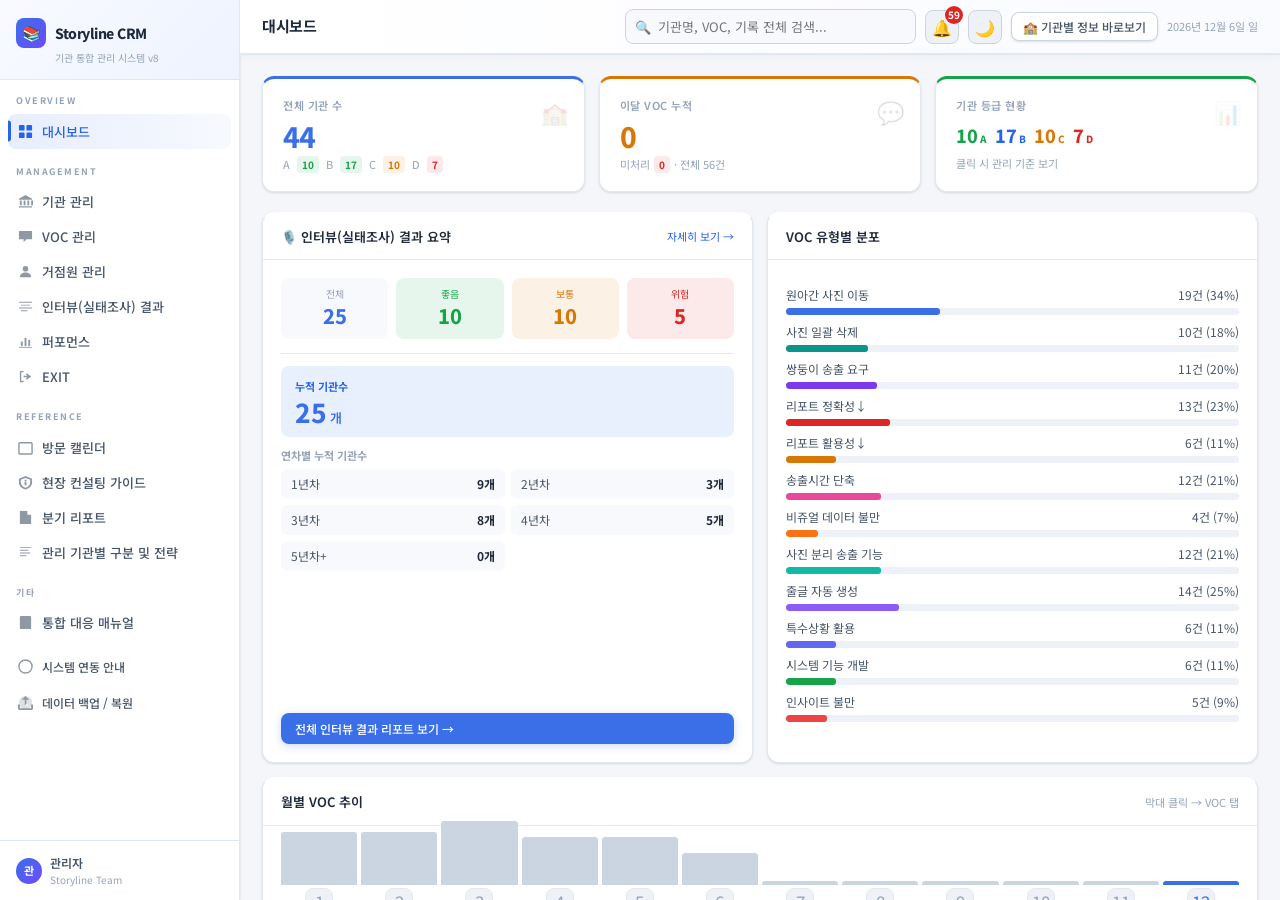
==== commit 13ba6387: "Add files via upload" ====
--- a/index.html.html
+++ b/index.html.html
@@ -1108,7 +1108,13 @@
 
 <!-- ═══ EXIT ═══ -->
 <div class="page" id="page-exit">
-  <div class="topbar"><span class="tb-title">EXIT (이탈 기관 관리)</span></div>
+  <div class="topbar">
+    <span class="tb-title">EXIT (이탈 기관 관리)</span>
+    <div class="sp"></div>
+    <button class="btn btn-g btn-sm" onclick="exportExitCSV()">📥 이탈기관 CSV 내보내기</button>
+    <button class="btn btn-info btn-sm" onclick="document.getElementById('exit-csv-file').click()">📤 CSV 가져오기</button>
+    <input type="file" id="exit-csv-file" accept=".csv" style="display:none" onchange="importExitCSV(event)">
+  </div>
   <div class="content">
     <div class="panel" style="margin-bottom:14px">
       <div class="ph"><span class="pt">이탈 사유별 분포</span><div class="sp"></div><span id="exit-total-cnt" style="font-size:12px;color:var(--tx3)"></span></div>
@@ -1129,6 +1135,9 @@
   <div class="topbar">
     <span class="tb-title">퍼포먼스</span>
     <div class="sp"></div>
+    <button class="btn btn-g btn-sm" onclick="exportPerfCSV()">📥 퍼포먼스 CSV 내보내기</button>
+    <button class="btn btn-info btn-sm" onclick="document.getElementById('perf-csv-file').click()">📤 CSV 가져오기</button>
+    <input type="file" id="perf-csv-file" accept=".csv" style="display:none" onchange="importPerfCSV(event)">
     <span style="font-size:11px;color:var(--tx3)">월별 활동 데이터 (1~12월)</span>
   </div>
   <div class="content">
@@ -1148,6 +1157,19 @@
         <button class="btn btn-p btn-sm" onclick="openPlayerDetail()">연구원별 상세 보기</button>
       </div>
       <div class="pb" id="perf-player-chart"></div>
+    </div>
+
+    <!-- 월별 목표/실적 수동 입력 테이블 (DB.performance) -->
+    <div class="panel" style="margin-top:18px">
+      <div class="ph">
+        <span class="pt">📋 월별 목표/실적 입력표 (수동 관리)</span>
+        <div class="sp"></div>
+        <button class="btn btn-p btn-sm" onclick="savePerfTable()">💾 입력표 저장</button>
+      </div>
+      <div class="pb" style="overflow-x:auto">
+        <div style="font-size:11px;color:var(--tx3);margin-bottom:8px">엑셀 대시보드 시트처럼 월별 목표/실적을 직접 입력·저장할 수 있습니다. 셀을 클릭해 수정 후 [입력표 저장]을 누르세요.</div>
+        <table class="perf-tbl" id="perf-manual-table"></table>
+      </div>
     </div>
   </div>
 </div>
@@ -1503,6 +1525,7 @@
       <div class="fg"><label class="fl">주소</label><input class="fin" id="ei-addr"></div>
       <div class="fg2"><div class="fg"><label class="fl">원장 이름</label><input class="fin" id="ei-dir"></div><div class="fg"><label class="fl">원장 전화</label><input class="fin" id="ei-tel" placeholder="010-0000-0000"></div></div>
       <div class="fg2"><div class="fg"><label class="fl">연차</label><select class="fse" id="ei-yr"><option value="1">1년차</option><option value="2">2년차</option><option value="3">3년차</option><option value="4">4년차+</option></select></div><div class="fg"><label class="fl">거점원</label><select class="fse" id="ei-hub"><option value="N">N (비거점원)</option><option value="Y">Y (거점원)</option></select></div></div>
+      <div class="fg2"><div class="fg"><label class="fl">사용 연령(반)</label><input class="fin" id="ei-ages" placeholder="예: 만 3,4,5세"></div><div class="fg"><label class="fl">제공일</label><input class="fin" id="ei-days" placeholder="예: 월,수,금"></div></div>
       <div class="fg"><label class="fl">기관 특징</label><textarea class="fta" id="ei-feat" style="min-height:70px"></textarea></div>
       <div class="fg"><label class="fl">주차 정보</label><textarea class="fta" id="ei-weekinfo" placeholder="예: 매주 화요일 방문, 1·3주차 교육 진행 등" style="min-height:60px"></textarea></div>
     </div>
@@ -1853,6 +1876,15 @@
     }
     // VOC 대상 backfill
     (d.vocs||[]).forEach(v=>{ if(!v.target) v.target=['원장','교사','학부모'][Math.floor(Math.random()*3)]; });
+    if(!d.performance||d.performance.length===0){ d.performance=seedPerformance(); }
+    // 사용 연령(반)/제공일 backfill
+    const _agesP=['만 1세','만 2세','만 3세~5세','만 3,4,5세','유아반(3~5세)','혼합반(1~5세)'];
+    const _daysP=['월,수,금','월,화,수,목,금','화,목','주 5일','수,금'];
+    (d.insts||[]).forEach(it=>{
+      if(Array.isArray(it.ages)) it.ages=_agesP[Math.floor(Math.random()*_agesP.length)];
+      if(it.ages==null||it.ages==='') it.ages=_agesP[Math.floor(Math.random()*_agesP.length)];
+      if(it.days==null||it.days==='') it.days=_daysP[Math.floor(Math.random()*_daysP.length)];
+    });
     return d;
   }catch(e){const s=seed();s.interviews=seedInterviews(s.insts||[]);return s;}
 }
@@ -1896,6 +1928,8 @@
   const eduTypePool=['설명회','시스템 등록 교육','교사 이해 교육','90일 즐기기 1 교육','90일 즐기기 2 교육','4월 리포트 교육','9월 리포트 교육','1월 리포트 교육','부모교육'];
   const targetPool=['원장','교사','학부모'];
   const resPool=['김민지','김지은','이경윤','안지훈'];
+  const agesPool=['만 1세','만 2세','만 3세~5세','만 0~2세','만 3,4,5세','만 1,2세','만 2~5세','영아반(0~2세)','유아반(3~5세)','혼합반(1~5세)'];
+  const daysPool=['월,수,금','월,화,수,목,금','화,목','주 5일','월,수','수,금','월~금','주 3회(월수금)','주 2회(화목)','매일'];
   function rndHead(tgt){ if(tgt==='학부모')return rndInt(15,40); if(tgt==='교사')return rndInt(3,12); return rndInt(1,3); }
   function rndTypes(arr){const n=rndInt(1,3);const pool=[...arr].sort(()=>Math.random()-0.5);return pool.slice(0,n);}
   function rndDateAll(){ const mo=rndInt(1,6); return `2026-${String(mo).padStart(2,'0')}-${String(rndInt(1,28)).padStart(2,'0')}`; }
@@ -1931,7 +1965,7 @@
   fixed.forEach((fi,i)=>{
     const gh=[{date:'2025-03-01',grade:fi.grade,score:fi.scores.reduce((a,b)=>a+b,0),note:'초기 평가'}];
     const out=[{date:'2025-05-01',dl:rndInt(50,250),case:'활용 사례 기록.',idea:'추가 아이디어.',best:fi.grade==='A',file:''}];
-    insts.push({...fi,addr:`${fi.region} 주소 예시`,ages:['3','4','5'],feat:`${fi.name}의 기관 특징입니다.`,gradeHistory:gh,out});
+    insts.push({...fi,addr:`${fi.region} 주소 예시`,ages:rnd(agesPool),days:rnd(daysPool),feat:`${fi.name}의 기관 특징입니다.`,gradeHistory:gh,out});
     // visits
     for(let v=0;v<rndInt(1,3);v++){
       const d=rndDate(2025,1,6);
@@ -1960,7 +1994,7 @@
     insts.push({
       id,name:instName,res:rnd(res),branch:br,region:regionMap[br],
       addr:`${regionMap[br]} 주소 ${n}`,yr,dir:rnd(dirNames),tel:tel(),
-      ages:['3','4','5'],feat:`${instName}의 기관 특징. ${yr}년차 기관으로 ${gr}등급 운영 중.`,
+      ages:rnd(agesPool),days:rnd(daysPool),feat:`${instName}의 기관 특징. ${yr}년차 기관으로 ${gr}등급 운영 중.`,
       hub:isHub,grade:gr,scores:sc,gradeHistory:gh,out:outList
     });
     // visits (1~3)
@@ -2005,7 +2039,9 @@
   }
   // VOC에 연구원(res) 배정 (없는 경우)
   vocs.forEach(v=>{ if(!v.res) v.res=rnd(resPool); if(!v.date) v.date=rndDateAll(); });
-  return{seq,insts,visits,vocs,edus,interviews:[]};
+  // 월별 목표/실적 수동 입력 데이터 (DB.performance) — 엑셀 대시보드 시트 기반 가상 데이터
+  const performance=seedPerformance();
+  return{seq,insts,visits,vocs,edus,interviews:[],performance};
 }
 
 
@@ -2273,6 +2309,8 @@
     <div class="ic"><div class="ik">연차</div><div class="iv">${i.yr}년차</div></div>
     <div class="ic"><div class="ik">관리 등급</div><div class="iv">${gpHtml(g)} ${gradeLabel[g]||'미분류'}</div></div>
     <div class="ic"><div class="ik">거점원 여부</div><div class="iv">${i.hub==='Y'?'Y (거점원)':'N (비거점원)'}</div></div>
+    <div class="ic"><div class="ik">사용 연령(반)</div><div class="iv">${i.ages||'—'}</div></div>
+    <div class="ic"><div class="ik">제공일</div><div class="iv">${i.days||'—'}</div></div>
     <div class="ic full"><div class="ik">주소</div><div class="iv">${i.addr}</div></div>`;
   document.getElementById('m-feat').textContent=i.feat||'(특징 정보 없음)';
   document.getElementById('m-weekinfo').textContent=i.weekinfo||'(주차 정보 없음)';
@@ -2515,7 +2553,7 @@
 function openAddInst(){
   document.getElementById('sov-inst-title').textContent='기관 추가';
   document.getElementById('ei-id').value='';
-  ['ei-name','ei-res','ei-addr','ei-dir','ei-tel','ei-feat','ei-weekinfo'].forEach(id=>{const el=document.getElementById(id);if(el)el.value='';});
+  ['ei-name','ei-res','ei-addr','ei-dir','ei-tel','ei-feat','ei-weekinfo','ei-ages','ei-days'].forEach(id=>{const el=document.getElementById(id);if(el)el.value='';});
   document.getElementById('ei-grade-sel')?document.getElementById('ei-grade-sel').value='':'';
   openSov('sov-inst');
 }
@@ -2534,16 +2572,18 @@
   document.getElementById('ei-hub').value=i.hub;
   document.getElementById('ei-feat').value=i.feat||'';
   document.getElementById('ei-weekinfo').value=i.weekinfo||'';
+  const agesEl=document.getElementById('ei-ages');if(agesEl)agesEl.value=i.ages||'';
+  const daysEl=document.getElementById('ei-days');if(daysEl)daysEl.value=i.days||'';
   openSov('sov-inst');
 }
 function saveInst(){
   const name=document.getElementById('ei-name').value.trim(),res=document.getElementById('ei-res').value.trim();
   if(!name||!res){toast('기관명과 담당연구원은 필수입니다','error');return}
   const editId=document.getElementById('ei-id').value;
-  const data={name,res,branch:document.getElementById('ei-branch').value,region:document.getElementById('ei-region').value,addr:document.getElementById('ei-addr').value.trim(),dir:document.getElementById('ei-dir').value.trim(),tel:document.getElementById('ei-tel').value.trim(),yr:parseInt(document.getElementById('ei-yr').value),hub:document.getElementById('ei-hub').value,feat:document.getElementById('ei-feat').value.trim(),weekinfo:document.getElementById('ei-weekinfo')?document.getElementById('ei-weekinfo').value.trim():''};
+  const data={name,res,branch:document.getElementById('ei-branch').value,region:document.getElementById('ei-region').value,addr:document.getElementById('ei-addr').value.trim(),dir:document.getElementById('ei-dir').value.trim(),tel:document.getElementById('ei-tel').value.trim(),yr:parseInt(document.getElementById('ei-yr').value),hub:document.getElementById('ei-hub').value,feat:document.getElementById('ei-feat').value.trim(),weekinfo:document.getElementById('ei-weekinfo')?document.getElementById('ei-weekinfo').value.trim():'',ages:document.getElementById('ei-ages')?document.getElementById('ei-ages').value.trim():'',days:document.getElementById('ei-days')?document.getElementById('ei-days').value.trim():''};
   if(editId){
     const idx=DB.insts.findIndex(x=>x.id===editId);
-    if(idx>=0){const old=DB.insts[idx];data.id=editId;data.grade=old.grade;data.scores=old.scores;data.gradeHistory=old.gradeHistory;data.out=old.out;DB.insts[idx]=data;}
+    if(idx>=0){const old=DB.insts[idx];data.id=editId;data.grade=old.grade;data.scores=old.scores;data.gradeHistory=old.gradeHistory;data.out=old.out;data.exited=old.exited;data.exitReasons=old.exitReasons;data.exitReason=old.exitReason;data.exitDetail=old.exitDetail;data.exitDate=old.exitDate;DB.insts[idx]=data;}
   } else {
     data.id=uid();data.grade='';data.scores=[3,3,3,3,3];data.gradeHistory=[];data.out=[];DB.insts.push(data);
   }
@@ -4143,6 +4183,182 @@
   </div>`;
 }
 
+
+/* ═══════════════════════════════════════════
+   PERFORMANCE 수동 입력 테이블 (DB.performance) + CSV I/O
+═══════════════════════════════════════════ */
+const PERF_COLS=[
+  {key:'events',     label:'행사 수'},
+  {key:'teacherEdu', label:'교사교육'},
+  {key:'parentEdu',  label:'부모교육'},
+  {key:'briefing',   label:'설명회'},
+  {key:'contact',    label:'대면 고객 수'},
+  {key:'dir',        label:'원장'},
+  {key:'tea',        label:'교사'},
+  {key:'par',        label:'학부모'},
+];
+function seedPerformance(){
+  // 엑셀 '대시보드' 시트 월별 퍼포먼스(1~6월 실데이터 + 7~12월 0) 기반 가상 데이터
+  const rows=[
+    {month:1, events:45, teacherEdu:25, parentEdu:4,  briefing:16, contact:867,  dir:220, tea:567,  par:80},
+    {month:2, events:83, teacherEdu:64, parentEdu:11, briefing:8,  contact:1859, dir:190, tea:1351, par:318},
+    {month:3, events:37, teacherEdu:24, parentEdu:1,  briefing:12, contact:606,  dir:41,  tea:545,  par:20},
+    {month:4, events:73, teacherEdu:45, parentEdu:6,  briefing:22, contact:701,  dir:101, tea:522,  par:69},
+    {month:5, events:71, teacherEdu:60, parentEdu:6,  briefing:5,  contact:298,  dir:7,   tea:228,  par:63},
+    {month:6, events:6,  teacherEdu:5,  parentEdu:1,  briefing:0,  contact:35,   dir:0,   tea:13,   par:22},
+    {month:7, events:0,  teacherEdu:0,  parentEdu:0,  briefing:0,  contact:0,    dir:0,   tea:0,    par:0},
+    {month:8, events:0,  teacherEdu:0,  parentEdu:0,  briefing:0,  contact:0,    dir:0,   tea:0,    par:0},
+    {month:9, events:0,  teacherEdu:0,  parentEdu:0,  briefing:0,  contact:0,    dir:0,   tea:0,    par:0},
+    {month:10,events:0,  teacherEdu:0,  parentEdu:0,  briefing:0,  contact:0,    dir:0,   tea:0,    par:0},
+    {month:11,events:0,  teacherEdu:0,  parentEdu:0,  briefing:0,  contact:0,    dir:0,   tea:0,    par:0},
+    {month:12,events:0,  teacherEdu:0,  parentEdu:0,  briefing:0,  contact:0,    dir:0,   tea:0,    par:0},
+  ];
+  return rows;
+}
+function renderPerfTable(){
+  const el=document.getElementById('perf-manual-table'); if(!el) return;
+  if(!DB.performance||DB.performance.length===0) DB.performance=seedPerformance();
+  const head='<thead><tr><th style="text-align:center">월</th>'+PERF_COLS.map(c=>`<th style="text-align:center">${c.label}</th>`).join('')+'</tr></thead>';
+  const body='<tbody>'+DB.performance.slice().sort((a,b)=>a.month-b.month).map(r=>{
+    return `<tr><td style="text-align:center;font-weight:700">${r.month}월</td>`+
+      PERF_COLS.map(c=>`<td style="text-align:center;padding:2px"><input type="number" min="0" value="${r[c.key]||0}" data-m="${r.month}" data-k="${c.key}" style="width:64px;text-align:center;border:1px solid var(--bd);border-radius:5px;padding:4px;background:var(--sf);color:var(--tx);font-size:12px"></td>`).join('')+
+      `</tr>`;
+  }).join('')+'</tbody>';
+  // 합계행
+  const totals=PERF_COLS.map(c=>DB.performance.reduce((a,r)=>a+(parseInt(r[c.key])||0),0));
+  const foot='<tfoot><tr style="background:var(--sf3);font-weight:700"><td style="text-align:center">계</td>'+totals.map(t=>`<td style="text-align:center;color:var(--ac)">${t.toLocaleString()}</td>`).join('')+'</tr></tfoot>';
+  el.innerHTML=head+body+foot;
+}
+function savePerfTable(){
+  const inputs=document.querySelectorAll('#perf-manual-table input[data-m]');
+  const map={};
+  (DB.performance||[]).forEach(r=>{map[r.month]=r;});
+  inputs.forEach(inp=>{
+    const m=parseInt(inp.getAttribute('data-m')), k=inp.getAttribute('data-k');
+    if(!map[m]){ map[m]={month:m}; }
+    map[m][k]=parseInt(inp.value)||0;
+  });
+  DB.performance=Object.values(map).sort((a,b)=>a.month-b.month);
+  save();renderPerfTable();toast('월별 입력표 저장 완료','success');
+}
+
+/* ── CSV 공통 유틸 ── */
+function csvEscape(v){
+  v=String(v==null?'':v);
+  if(/[",\n]/.test(v)) return '"'+v.replace(/"/g,'""')+'"';
+  return v;
+}
+function downloadCSV(filename, rows){
+  const csv=rows.map(r=>r.map(csvEscape).join(',')).join('\r\n');
+  const blob=new Blob(['\ufeff'+csv],{type:'text/csv;charset=utf-8;'});
+  const url=URL.createObjectURL(blob);
+  const a=document.createElement('a');
+  a.href=url; a.download=filename; document.body.appendChild(a); a.click();
+  setTimeout(()=>{document.body.removeChild(a);URL.revokeObjectURL(url);},100);
+}
+function parseCSV(text){
+  text=text.replace(/^\ufeff/,'');
+  const rows=[]; let row=[], cur='', inQ=false;
+  for(let i=0;i<text.length;i++){
+    const ch=text[i];
+    if(inQ){
+      if(ch==='"'){ if(text[i+1]==='"'){cur+='"';i++;} else inQ=false; }
+      else cur+=ch;
+    } else {
+      if(ch==='"') inQ=true;
+      else if(ch===','){ row.push(cur); cur=''; }
+      else if(ch==='\n'){ row.push(cur); rows.push(row); row=[]; cur=''; }
+      else if(ch==='\r'){ /* skip */ }
+      else cur+=ch;
+    }
+  }
+  if(cur!==''||row.length){ row.push(cur); rows.push(row); }
+  return rows.filter(r=>r.length>1||(r.length===1&&r[0].trim()!==''));
+}
+
+/* ── 퍼포먼스 CSV 내보내기/가져오기 ── */
+function exportPerfCSV(){
+  const header=['월',...PERF_COLS.map(c=>c.label)];
+  const rows=[header];
+  (DB.performance||[]).slice().sort((a,b)=>a.month-b.month).forEach(r=>{
+    rows.push([r.month, ...PERF_COLS.map(c=>r[c.key]||0)]);
+  });
+  downloadCSV('퍼포먼스_월별데이터.csv', rows);
+  toast('퍼포먼스 CSV 내보내기 완료','success');
+}
+function importPerfCSV(ev){
+  const file=ev.target.files[0]; if(!file) return;
+  const reader=new FileReader();
+  reader.onload=e=>{
+    try{
+      const rows=parseCSV(e.target.result);
+      if(rows.length<2){toast('데이터가 없는 CSV입니다','error');return;}
+      const labelToKey={}; PERF_COLS.forEach(c=>labelToKey[c.label]=c.key);
+      const header=rows[0].map(s=>s.trim());
+      const out=[];
+      for(let i=1;i<rows.length;i++){
+        const cells=rows[i]; if(cells.length<2) continue;
+        const monthRaw=String(cells[0]).replace(/[^0-9]/g,'');
+        const month=parseInt(monthRaw); if(!month||month<1||month>12) continue;
+        const rec={month};
+        for(let c=1;c<header.length;c++){
+          const key=labelToKey[header[c]]; if(!key) continue;
+          rec[key]=parseInt(cells[c])||0;
+        }
+        out.push(rec);
+      }
+      if(out.length===0){toast('유효한 월 데이터가 없습니다','error');return;}
+      DB.performance=out.sort((a,b)=>a.month-b.month);
+      save(); renderPerformance();
+      toast(`퍼포먼스 CSV 가져오기 완료 (${out.length}개월)`,'success');
+    }catch(err){ toast('CSV 파싱 오류: '+err.message,'error'); }
+    ev.target.value='';
+  };
+  reader.readAsText(file,'utf-8');
+}
+
+/* ── 이탈 기관 CSV 내보내기/가져오기 ── */
+function exportExitCSV(){
+  const exited=DB.insts.filter(i=>i.exited);
+  const header=['기관ID','기관명','지역','지사','이탈사유','상세내용','처리일자'];
+  const rows=[header];
+  exited.forEach(i=>{
+    rows.push([i.id, i.name, i.region||'', i.branch||'', exitReasonsOf(i).join('|'), i.exitDetail||'', i.exitDate||'']);
+  });
+  downloadCSV('이탈기관_목록.csv', rows);
+  toast('이탈기관 CSV 내보내기 완료','success');
+}
+function importExitCSV(ev){
+  const file=ev.target.files[0]; if(!file) return;
+  const reader=new FileReader();
+  reader.onload=e=>{
+    try{
+      const rows=parseCSV(e.target.result);
+      if(rows.length<2){toast('데이터가 없는 CSV입니다','error');return;}
+      let applied=0;
+      for(let i=1;i<rows.length;i++){
+        const c=rows[i]; if(c.length<2) continue;
+        const id=String(c[0]).trim();
+        let inst=DB.insts.find(x=>x.id===id);
+        if(!inst){ inst=DB.insts.find(x=>x.name===String(c[1]).trim()); }
+        if(!inst) continue;
+        inst.exited=true;
+        const reasons=String(c[4]||'').split(/[|,]/).map(s=>s.trim()).filter(Boolean);
+        inst.exitReasons=reasons;
+        inst.exitReason=reasons.join(', ');
+        inst.exitDetail=String(c[5]||'').trim();
+        inst.exitDate=String(c[6]||'').trim()||today();
+        applied++;
+      }
+      if(applied===0){toast('매칭되는 기관이 없습니다','error');ev.target.value='';return;}
+      save(); renderExit(); renderInst(); renderHubs(); renderDash();
+      toast(`이탈기관 CSV 가져오기 완료 (${applied}건 반영)`,'success');
+    }catch(err){ toast('CSV 파싱 오류: '+err.message,'error'); }
+    ev.target.value='';
+  };
+  reader.readAsText(file,'utf-8');
+}
+
 function renderPerformance(){
   const edus=DB.edus||[], visits=(DB.visits||[]).filter(v=>v.type==='컨설팅');
   // 월별 집계 헬퍼
@@ -4195,6 +4411,7 @@
     const pct=Math.round(p.total/pmx*100);
     return`<div class="bcr"><div class="bcr-l"><span style="font-weight:700">${p.name}</span><span>총 ${p.total}건 <span style="color:var(--tx3);font-size:10px">(컨설팅 ${p.co} · 교육 ${p.ed} · VOC ${p.vc})</span></span></div><div class="bcr-t"><div class="bcr-f" style="width:${Math.max(pct,2)}%;background:linear-gradient(90deg,#3B6FE8,#6D4AFF)"></div></div></div>`;
   }).join(''):`<div class="empty">${curMonth}월 활동 데이터가 없습니다</div>`;
+  renderPerfTable();
 }
 
 // 연구원별 1~12월 상세 모달
